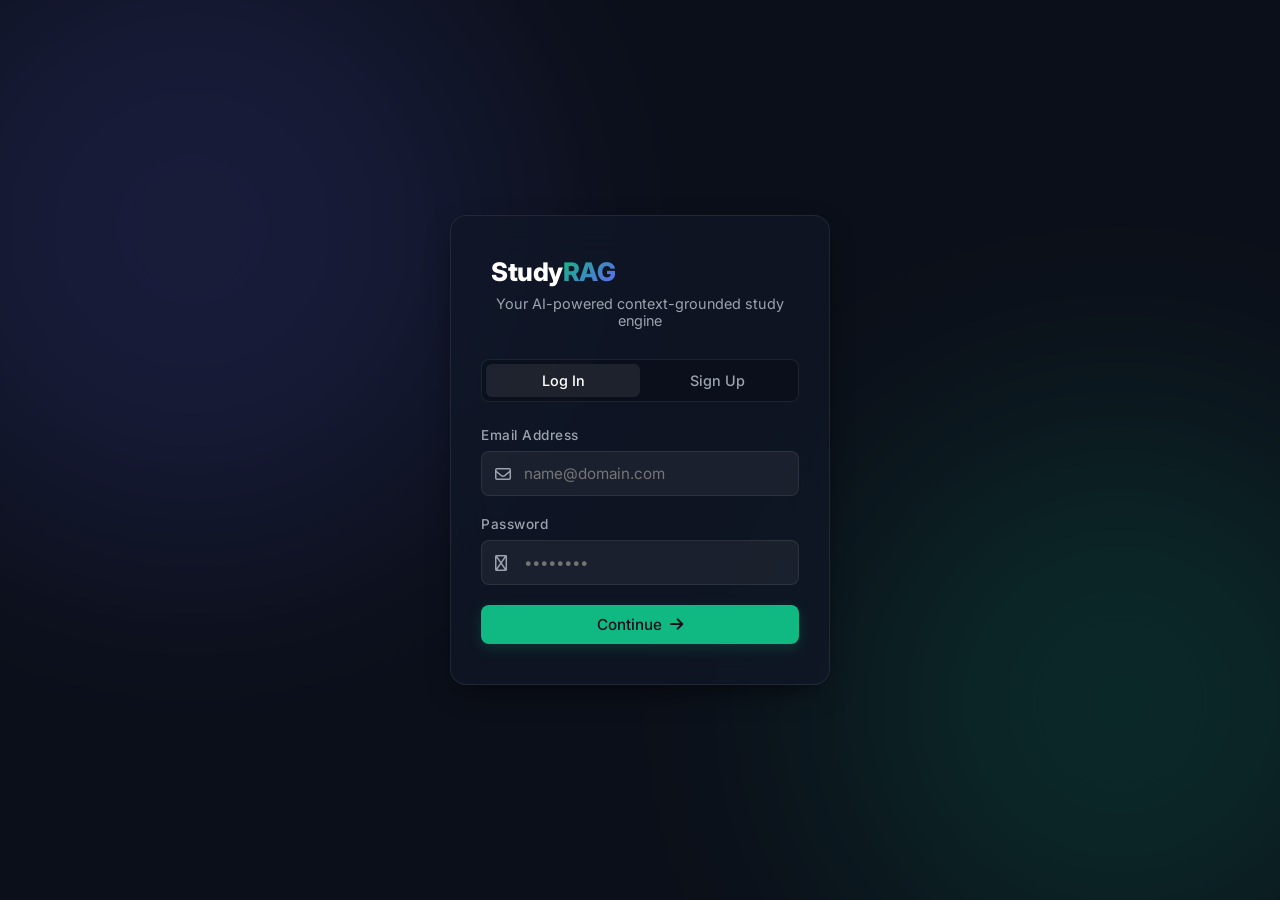
==== frontend/index.html @ ee02c1e4 "feat: complete two-part note upload, greeting prompt routing, and search/link OpenStax books catalog" ====
<!DOCTYPE html>
<html lang="en">
<head>
    <meta charset="UTF-8">
    <meta name="viewport" content="width=device-width, initial-scale=1.0">
    <title>StudyRAG — AI Retrieval-Augmented Study Companion</title>
    <!-- Google Fonts -->
    <link rel="preconnect" href="https://fonts.googleapis.com">
    <link rel="preconnect" href="https://fonts.gstatic.com" crossorigin>
    <link href="https://fonts.googleapis.com/css2?family=Inter:wght@300;400;500;600&family=Outfit:wght@400;500;600;700;800&display=swap" rel="stylesheet">
    <!-- FontAwesome Icons -->
    <link rel="stylesheet" href="https://cdnjs.cloudflare.com/ajax/libs/font-awesome/6.4.0/css/all.min.css">
    <!-- Main Style Sheet -->
    <link rel="stylesheet" href="style.css">
</head>
<body>
    <!-- Background blur spots for glowing ambient effect -->
    <div class="glow-bg">
        <div class="blob blob-1"></div>
        <div class="blob blob-2"></div>
    </div>

    <!-- MAIN APP CONTAINER -->
    <div id="app">
        <!-- AUTH LAYER (Login / Register) -->
        <div id="auth-layer" class="active">
            <div class="auth-card">
                <div class="auth-header">
                    <div class="logo">
                        <i class="fa-solid fa-brain-circuit"></i>
                        <span>Study<span>RAG</span></span>
                    </div>
                    <p class="subtitle">Your AI-powered context-grounded study engine</p>
                </div>

                <div class="auth-tabs">
                    <button class="auth-tab active" onclick="switchAuthTab('login')">Log In</button>
                    <button class="auth-tab" onclick="switchAuthTab('register')">Sign Up</button>
                </div>

                <form id="auth-form" onsubmit="handleAuthSubmit(event)">
                    <div class="input-group">
                        <label for="auth-email">Email Address</label>
                        <div class="input-wrapper">
                            <i class="fa-regular fa-envelope"></i>
                            <input type="email" id="auth-email" required placeholder="name@domain.com">
                        </div>
                    </div>

                    <div class="input-group">
                        <label for="auth-password">Password</label>
                        <div class="input-wrapper">
                            <i class="fa-regular fa-lock"></i>
                            <input type="password" id="auth-password" required placeholder="••••••••">
                        </div>
                    </div>

                    <div id="auth-error" class="alert error hidden"></div>
                    <div id="auth-success" class="alert success hidden"></div>

                    <button type="submit" id="auth-submit-btn" class="btn primary full-width">
                        <span>Continue</span>
                        <i class="fa-solid fa-arrow-right"></i>
                    </button>
                </form>
            </div>
        </div>

        <!-- DASHBOARD LAYER -->
        <div id="dashboard-layer" class="hidden">
            <!-- SIDEBAR -->
            <aside class="sidebar">
                <div class="sidebar-header">
                    <div class="logo">
                        <i class="fa-solid fa-brain-circuit"></i>
                        <span>Study<span>RAG</span></span>
                    </div>
                </div>

                <!-- Subjects list -->
                <div class="sidebar-nav">
                    <div class="nav-section-title">
                        <span>YOUR SUBJECTS</span>
                        <button class="btn-icon-small" onclick="openSubjectModal()" title="Add Subject">
                            <i class="fa-solid fa-plus"></i>
                        </button>
                    </div>
                    <ul id="subjects-list" class="nav-list">
                        <!-- Dynamically populated -->
                        <li class="loading-placeholder">Loading subjects...</li>
                    </ul>
                </div>

                <!-- User profile & Logout -->
                <div class="sidebar-footer">
                    <div class="user-info">
                        <div class="user-avatar">
                            <i class="fa-solid fa-user-graduate"></i>
                        </div>
                        <div class="user-details">
                            <span class="user-name">Graduate Student</span>
                            <span id="user-email-display" class="user-email">email@domain.com</span>
                        </div>
                    </div>
                    <button class="btn-logout" onclick="handleLogout()" title="Log Out">
                        <i class="fa-solid fa-right-from-bracket"></i>
                    </button>
                </div>
            </aside>

            <!-- MAIN CONTENT AREA -->
            <main class="main-content">
                <!-- ACTIVE SUBJECT VIEW -->
                <div id="subject-active-view" class="hidden">
                    <header class="content-header">
                        <div class="subject-info">
                            <h1 id="active-subject-name">Subject Title</h1>
                            <div class="subject-stats">
                                <span id="stat-books"><i class="fa-solid fa-book"></i> 0 Books Linked</span>
                                <span id="stat-sources"><i class="fa-solid fa-file-pdf"></i> 0 Sources Uploaded</span>
                            </div>
                        </div>

                        <!-- Panel toggles -->
                        <div class="panel-toggles">
                            <button id="tab-btn-chat" class="tab-btn active" onclick="switchMainTab('chat')">
                                <i class="fa-regular fa-comment-dots"></i> Chat Console
                            </button>
                            <button id="tab-btn-sources" class="tab-btn" onclick="switchMainTab('sources')">
                                <i class="fa-regular fa-folder-open"></i> Study Materials
                            </button>
                        </div>
                    </header>

                    <!-- CHAT CONSOLE PANEL -->
                    <div id="panel-chat" class="panel active">
                        <div class="chat-wrapper">
                            <!-- Messages Feed -->
                            <div id="chat-feed" class="chat-feed">
                                <div class="welcome-chat-message">
                                    <div class="welcome-icon">
                                        <i class="fa-solid fa-feather-pointed"></i>
                                    </div>
                                    <h3>Ask Your Context-Grounded Question</h3>
                                    <p>I will search your uploaded notes and linked global textbooks to generate a formatted, cited answer.</p>
                                    <div class="chat-quick-tags">
                                        <span>Ground-truth retrieval</span>
                                        <span>No audio hallucination</span>
                                        <span>Page-level citations</span>
                                    </div>
                                </div>
                            </div>

                            <!-- Input Console -->
                            <div class="chat-input-area">
                                <div id="ocr-preview-container" class="hidden">
                                    <div class="ocr-preview">
                                        <i class="fa-regular fa-image"></i>
                                        <span id="ocr-preview-filename">image.jpg</span>
                                        <button class="btn-remove-preview" onclick="cancelOcrUpload()">
                                            <i class="fa-solid fa-xmark"></i>
                                        </button>
                                    </div>
                                </div>

                                <form id="chat-input-form" onsubmit="handleQuerySubmit(event)">
                                    <!-- Photo query button -->
                                    <button type="button" class="btn-input-action" onclick="triggerOcrSelect()" title="Ask with Photo (OCR)">
                                        <i class="fa-regular fa-camera"></i>
                                    </button>
                                    <input type="file" id="ocr-file-input" class="hidden" accept="image/*" onchange="handleOcrSelect(event)">

                                    <input type="text" id="chat-input" placeholder="Ask a question about this subject..." autocomplete="off" required>

                                    <button type="submit" class="btn-send" title="Send Question">
                                        <i class="fa-solid fa-paper-plane"></i>
                                    </button>
                                </form>
                            </div>
                        </div>

                        <!-- History Sidebar -->
                        <aside class="chat-history-sidebar">
                            <div class="history-header">
                                <i class="fa-solid fa-clock-rotate-left"></i>
                                <span>Recent Queries</span>
                            </div>
                            <ul id="history-list" class="history-list">
                                <!-- Dynamically populated -->
                                <li class="history-placeholder">No query history yet</li>
                            </ul>
                        </aside>
                    </div>

                    <!-- STUDY MATERIALS PANEL -->
                    <div id="panel-sources" class="panel">
                        <!-- Upper Catalog Section -->
                        <div class="catalog-section">
                            <div class="catalog-card">
                                <h3><i class="fa-solid fa-globe"></i> OpenStax Global Textbook Reference Catalogue</h3>
                                <p class="section-desc">Search and link any book in the entire OpenStax catalog to ground your chatbot queries.</p>
                                
                                <!-- OpenStax search input -->
                                <div class="openstax-search-bar-wrapper">
                                    <div class="input-wrapper">
                                        <i class="fa-solid fa-magnifying-glass"></i>
                                        <input type="text" id="openstax-search-input" placeholder="Search textbooks (e.g. Physics, Chemistry, Biology)..." onkeyup="handleOpenStaxSearchKeyup(event)">
                                    </div>
                                    <button class="btn primary" onclick="triggerOpenStaxSearch()">
                                        <i class="fa-solid fa-magnifying-glass"></i> Search
                                    </button>
                                </div>

                                <ul id="global-books-list" class="global-books-list horizontal">
                                    <!-- Dynamically populated -->
                                    <li class="sources-placeholder">Type in the search bar above to search all books in the OpenStax catalog...</li>
                                </ul>
                            </div>
                        </div>

                        <div class="sources-grid two-part">
                            <!-- PART A: RAG Reference Ingestor -->
                            <div class="materials-card part-card">
                                <div class="part-header">
                                    <h3><i class="fa-solid fa-layer-group"></i> 1. RAG Search Reference Materials</h3>
                                    <span class="part-badge bg-primary">Context Grounding</span>
                                </div>
                                <p class="section-desc font-small">Upload notes of seniors, reference books, or research paper PDFs. Chunks are embedded and indexed for chat searches.</p>

                                <div id="dropzone-ref" class="file-dropzone" ondragover="handleDragOver(event, 'ref')" ondragleave="handleDragLeave('ref')" ondrop="handleDrop(event, 'ref')" onclick="triggerSourceSelect('ref')">
                                    <i class="fa-solid fa-cloud-arrow-up"></i>
                                    <p class="dropzone-title">Upload RAG Reference Files</p>
                                    <p class="dropzone-subtitle">Accepts PDF reference books, research papers, or notes</p>
                                    <input type="file" id="ref-file-input" class="hidden" accept="application/pdf,image/*" onchange="handleSourceSelect(event, 'ref')">
                                </div>

                                <div id="progress-ref" class="upload-progress-container hidden">
                                    <div class="progress-bar-header">
                                        <span id="filename-ref">note.pdf</span>
                                        <span id="percent-ref">0%</span>
                                    </div>
                                    <div class="progress-track">
                                        <div id="fill-ref" class="progress-fill"></div>
                                    </div>
                                    <p id="status-ref" class="progress-status-text">Uploading raw files...</p>
                                </div>

                                <ul id="ref-sources-list" class="personal-sources-list">
                                    <!-- Dynamically populated -->
                                    <li class="sources-placeholder">No reference sources uploaded yet</li>
                                </ul>
                            </div>

                            <!-- PART B: AI Note Restructuring Generator -->
                            <div class="materials-card part-card">
                                <div class="part-header">
                                    <h3><i class="fa-solid fa-sparkles"></i> 2. AI Note Restructuring Generator</h3>
                                    <span class="part-badge bg-accent">AI Auto-Notes</span>
                                </div>
                                <p class="section-desc font-small">Upload classroom whiteboard photos, blackboard pictures, or scanned handwritten note images. The AI will instantly restructure it into detailed markdown study guides.</p>

                                <div id="dropzone-gen" class="file-dropzone dropzone-accent" ondragover="handleDragOver(event, 'gen')" ondragleave="handleDragLeave('gen')" ondrop="handleDrop(event, 'gen')" onclick="triggerSourceSelect('gen')">
                                    <i class="fa-solid fa-wand-magic-sparkles"></i>
                                    <p class="dropzone-title">Upload Board Photos & Scans</p>
                                    <p class="dropzone-subtitle">Accepts whiteboard snaps, blackboard pictures, or handwritten note images (PNG, JPG, WEBP)</p>
                                    <input type="file" id="gen-file-input" class="hidden" accept="image/*" onchange="handleSourceSelect(event, 'gen')">
                                </div>

                                <div id="progress-gen" class="upload-progress-container hidden">
                                    <div class="progress-bar-header">
                                        <span id="filename-gen">messy_note.jpg</span>
                                        <span id="percent-gen">0%</span>
                                    </div>
                                    <div class="progress-track">
                                        <div id="fill-gen" class="progress-fill bg-accent-fill"></div>
                                    </div>
                                    <p id="status-gen" class="progress-status-text text-accent">Structuring your notes...</p>
                                </div>

                                <ul id="gen-sources-list" class="personal-sources-list">
                                    <!-- Dynamically populated -->
                                    <li class="sources-placeholder">No AI structured guides generated yet</li>
                                </ul>
                            </div>
                        </div>
                    </div>
                </div>

                <!-- EMPTY STATE VIEW -->
                <div id="subject-empty-view" class="empty-state-view">
                    <div class="empty-card">
                        <div class="glowing-logo">
                            <i class="fa-solid fa-brain-circuit"></i>
                        </div>
                        <h2>Welcome to StudyRAG</h2>
                        <p>Select an academic subject from the sidebar, or create a new one to link global textbooks and upload classroom note photos.</p>
                        <button class="btn primary" onclick="openSubjectModal()">
                            <i class="fa-solid fa-plus"></i>
                            <span>Create Your First Subject</span>
                        </button>
                    </div>
                </div>
            </main>
        </div>
    </div>

    <!-- SUBJECT CREATION MODAL -->
    <div id="subject-modal" class="modal-layer hidden">
        <div class="modal-backdrop" onclick="closeSubjectModal()"></div>
        <div class="modal-card">
            <div class="modal-header">
                <h3>Create New Subject</h3>
                <button class="btn-close-modal" onclick="closeSubjectModal()"><i class="fa-solid fa-xmark"></i></button>
            </div>
            <form id="create-subject-form" onsubmit="handleCreateSubject(event)">
                <div class="input-group">
                    <label for="new-subject-name">Subject Name</label>
                    <div class="input-wrapper">
                        <i class="fa-solid fa-signature"></i>
                        <input type="text" id="new-subject-name" required placeholder="e.g. Ancient Greek Philosophy">
                    </div>
                </div>
                <div class="modal-footer">
                    <button type="button" class="btn secondary" onclick="closeSubjectModal()">Cancel</button>
                    <button type="submit" class="btn primary">
                        <span>Create Subject</span>
                        <i class="fa-solid fa-circle-check"></i>
                    </button>
                </div>
            </form>
        </div>
    </div>

    <!-- STUDY NOTE DETAILS MODAL READER -->
    <div id="reader-modal" class="modal-layer hidden">
        <div class="modal-backdrop" onclick="closeReaderModal()"></div>
        <div class="modal-card reader-card">
            <div class="modal-header">
                <h3 id="reader-title">AI Study Guide</h3>
                <div class="reader-actions">
                    <button class="btn-icon-small" onclick="copyReaderContent()" title="Copy to Clipboard">
                        <i class="fa-regular fa-copy"></i>
                    </button>
                    <button class="btn-close-modal" onclick="closeReaderModal()">
                        <i class="fa-solid fa-xmark"></i>
                    </button>
                </div>
            </div>
            <div class="reader-body">
                <div id="reader-content" class="reader-content">
                    <!-- Note Markdown Content Renders Here -->
                </div>
            </div>
        </div>
    </div>

    <!-- APP SCRIPT -->
    <script src="app.js"></script>
</body>
</html>
---- frontend/style.css ----
/* ==========================================================================
   STUDYRAG PREMIUM STYLING SYSTEM
   ========================================================================== */

:root {
    --bg-dark: #0b0f19;
    --bg-card: rgba(17, 24, 39, 0.7);
    --bg-hover: rgba(31, 41, 55, 0.5);
    --border-color: rgba(255, 255, 255, 0.08);
    
    --primary: #10b981; /* Emerald */
    --primary-glow: rgba(16, 185, 129, 0.2);
    --accent: #6366f1; /* Indigo */
    --accent-glow: rgba(99, 102, 241, 0.25);
    
    --text-main: #f3f4f6;
    --text-muted: #9ca3af;
    --text-inverse: #0b0f19;
    
    --radius-lg: 16px;
    --radius-md: 12px;
    --radius-sm: 8px;
    
    --shadow-premium: 0 10px 30px -10px rgba(0, 0, 0, 0.7);
    --transition-smooth: all 0.3s cubic-bezier(0.4, 0, 0.2, 1);
}

/* Base Styles */
* {
    margin: 0;
    padding: 0;
    box-sizing: border-box;
    font-family: 'Inter', sans-serif;
    -webkit-font-smoothing: antialiased;
}

body {
    background-color: var(--bg-dark);
    color: var(--text-main);
    overflow: hidden;
    height: 100vh;
    width: 100vw;
}

/* Ambient glow blobs */
.glow-bg {
    position: absolute;
    top: 0;
    left: 0;
    right: 0;
    bottom: 0;
    overflow: hidden;
    z-index: 0;
    pointer-events: none;
}

.blob {
    position: absolute;
    border-radius: 50%;
    filter: blur(120px);
    opacity: 0.15;
}

.blob-1 {
    top: -10%;
    left: -10%;
    width: 50vw;
    height: 50vw;
    background-color: var(--accent);
}

.blob-2 {
    bottom: -10%;
    right: -10%;
    width: 45vw;
    height: 45vw;
    background-color: var(--primary);
}

/* App Main Container */
#app {
    position: relative;
    z-index: 1;
    width: 100%;
    height: 100%;
    display: flex;
    align-items: center;
    justify-content: center;
}

/* Typography elements */
h1, h2, h3, h4, .logo {
    font-family: 'Outfit', sans-serif;
    font-weight: 600;
}

/* Custom scrollbar */
::-webkit-scrollbar {
    width: 6px;
    height: 6px;
}
::-webkit-scrollbar-track {
    background: transparent;
}
::-webkit-scrollbar-thumb {
    background: rgba(255, 255, 255, 0.1);
    border-radius: 10px;
}
::-webkit-scrollbar-thumb:hover {
    background: rgba(255, 255, 255, 0.2);
}

/* Buttons */
.btn {
    display: inline-flex;
    align-items: center;
    justify-content: center;
    gap: 8px;
    border: none;
    padding: 10px 20px;
    border-radius: var(--radius-sm);
    font-weight: 500;
    font-size: 0.95rem;
    cursor: pointer;
    transition: var(--transition-smooth);
}

.btn.primary {
    background-color: var(--primary);
    color: var(--text-inverse);
    box-shadow: 0 4px 14px 0 var(--primary-glow);
}

.btn.primary:hover {
    background-color: #059669;
    transform: translateY(-2px);
    box-shadow: 0 6px 20px 0 var(--primary-glow);
}

.btn.secondary {
    background-color: rgba(255, 255, 255, 0.08);
    color: var(--text-main);
    border: 1px solid var(--border-color);
}

.btn.secondary:hover {
    background-color: rgba(255, 255, 255, 0.15);
}

.btn.full-width {
    width: 100%;
}

.btn-icon-small {
    background: rgba(255, 255, 255, 0.05);
    border: 1px solid var(--border-color);
    color: var(--text-main);
    width: 28px;
    height: 28px;
    border-radius: 50%;
    display: flex;
    align-items: center;
    justify-content: center;
    cursor: pointer;
    transition: var(--transition-smooth);
}

.btn-icon-small:hover {
    background: var(--primary);
    color: var(--text-inverse);
    border-color: var(--primary);
}

/* Logo brand styling */
.logo {
    display: flex;
    align-items: center;
    gap: 10px;
    font-size: 1.6rem;
    font-weight: 800;
    letter-spacing: -0.5px;
    color: #fff;
}

.logo i {
    background: linear-gradient(135deg, var(--accent) 0%, var(--primary) 100%);
    -webkit-background-clip: text;
    -webkit-text-fill-color: transparent;
}

.logo span span {
    background: linear-gradient(135deg, var(--primary) 0%, var(--accent) 100%);
    -webkit-background-clip: text;
    -webkit-text-fill-color: transparent;
}

/* Form controls */
.input-group {
    margin-bottom: 20px;
    display: flex;
    flex-direction: column;
    gap: 8px;
}

.input-group label {
    font-size: 0.85rem;
    font-weight: 500;
    color: var(--text-muted);
    letter-spacing: 0.5px;
}

.input-wrapper {
    position: relative;
    display: flex;
    align-items: center;
}

.input-wrapper i {
    position: absolute;
    left: 14px;
    color: var(--text-muted);
}

.input-wrapper input {
    width: 100%;
    background-color: rgba(255, 255, 255, 0.03);
    border: 1px solid var(--border-color);
    padding: 12px 14px 12px 42px;
    border-radius: var(--radius-sm);
    color: #fff;
    font-size: 0.95rem;
    transition: var(--transition-smooth);
}

.input-wrapper input:focus {
    outline: none;
    border-color: var(--primary);
    background-color: rgba(255, 255, 255, 0.06);
    box-shadow: 0 0 0 4px var(--primary-glow);
}

/* Custom alerts */
.alert {
    padding: 12px;
    border-radius: var(--radius-sm);
    font-size: 0.85rem;
    margin-bottom: 16px;
    border: 1px solid transparent;
}

.alert.error {
    background-color: rgba(239, 68, 68, 0.1);
    color: #fca5a5;
    border-color: rgba(239, 68, 68, 0.2);
}

.alert.success {
    background-color: rgba(16, 185, 129, 0.1);
    color: #a7f3d0;
    border-color: rgba(16, 185, 129, 0.2);
}

.hidden {
    display: none !important;
}

/* ==========================================================================
   AUTH SCREEN LAYOUT
   ========================================================================== */

#auth-layer {
    width: 100%;
    max-width: 420px;
    padding: 20px;
}

.auth-card {
    background-color: var(--bg-card);
    border: 1px solid var(--border-color);
    backdrop-filter: blur(20px);
    border-radius: var(--radius-lg);
    padding: 40px 30px;
    box-shadow: var(--shadow-premium);
    animation: fadeInScale 0.4s ease-out;
}

.auth-card .input-wrapper input {
    background-color: rgba(255, 255, 255, 0.05);
}

.auth-header {
    text-align: center;
    margin-bottom: 30px;
}

.auth-header .subtitle {
    margin-top: 8px;
    font-size: 0.9rem;
    color: var(--text-muted);
}

.auth-tabs {
    display: flex;
    background-color: rgba(0, 0, 0, 0.2);
    border: 1px solid var(--border-color);
    padding: 4px;
    border-radius: var(--radius-sm);
    margin-bottom: 25px;
}

.auth-tab {
    flex: 1;
    background: transparent;
    border: none;
    padding: 8px;
    color: var(--text-muted);
    font-size: 0.9rem;
    font-weight: 500;
    border-radius: 6px;
    cursor: pointer;
    transition: var(--transition-smooth);
}

.auth-tab.active {
    background-color: var(--border-color);
    color: #fff;
}

/* ==========================================================================
   DASHBOARD / APP SYSTEM LAYOUT
   ========================================================================== */

#dashboard-layer {
    width: 100vw;
    height: 100vh;
    display: flex;
    overflow: hidden;
}

/* SIDEBAR SYSTEM */
.sidebar {
    width: 280px;
    background-color: rgba(10, 15, 30, 0.6);
    border-right: 1px solid var(--border-color);
    backdrop-filter: blur(30px);
    display: flex;
    flex-direction: column;
    z-index: 10;
}

.sidebar-header {
    padding: 24px;
    border-bottom: 1px solid var(--border-color);
}

.sidebar-nav {
    flex: 1;
    overflow-y: auto;
    padding: 24px 16px;
}

.nav-section-title {
    display: flex;
    align-items: center;
    justify-content: space-between;
    font-size: 0.75rem;
    font-weight: 600;
    color: var(--text-muted);
    letter-spacing: 1px;
    margin-bottom: 12px;
    padding-left: 8px;
}

.nav-list {
    list-style: none;
    display: flex;
    flex-direction: column;
    gap: 6px;
}

.nav-item {
    display: flex;
    align-items: center;
    justify-content: space-between;
    padding: 10px 12px;
    border-radius: var(--radius-sm);
    color: var(--text-muted);
    cursor: pointer;
    font-size: 0.95rem;
    font-weight: 500;
    transition: var(--transition-smooth);
}

.nav-item-meta {
    display: flex;
    align-items: center;
    gap: 10px;
}

.nav-item:hover, .nav-item.active {
    background-color: var(--bg-hover);
    color: #fff;
}

.nav-item.active {
    border-left: 3px solid var(--primary);
    border-top-left-radius: 0;
    border-bottom-left-radius: 0;
}

.sidebar-footer {
    padding: 20px;
    border-top: 1px solid var(--border-color);
    display: flex;
    align-items: center;
    justify-content: space-between;
    background-color: rgba(0, 0, 0, 0.15);
}

.user-info {
    display: flex;
    align-items: center;
    gap: 12px;
}

.user-avatar {
    width: 36px;
    height: 36px;
    border-radius: 50%;
    background-color: rgba(99, 102, 241, 0.15);
    border: 1px solid rgba(99, 102, 241, 0.3);
    color: var(--accent);
    display: flex;
    align-items: center;
    justify-content: center;
}

.user-details {
    display: flex;
    flex-direction: column;
}

.user-name {
    font-size: 0.85rem;
    font-weight: 600;
    color: #fff;
}

.user-email {
    font-size: 0.75rem;
    color: var(--text-muted);
    max-width: 140px;
    overflow: hidden;
    text-overflow: ellipsis;
}

.btn-logout {
    background: transparent;
    border: none;
    color: var(--text-muted);
    font-size: 1.1rem;
    cursor: pointer;
    transition: var(--transition-smooth);
}

.btn-logout:hover {
    color: #ef4444;
}

/* MAIN CONTENT CONTAINER */
.main-content {
    flex: 1;
    height: 100%;
    display: flex;
    flex-direction: column;
    background-color: rgba(17, 24, 39, 0.2);
    position: relative;
}

/* EMPTY STATE GRAPHIC */
.empty-state-view {
    flex: 1;
    display: flex;
    align-items: center;
    justify-content: center;
    padding: 40px;
}

.empty-card {
    text-align: center;
    max-width: 480px;
    padding: 40px 30px;
    background-color: var(--bg-card);
    border: 1px solid var(--border-color);
    border-radius: var(--radius-lg);
    box-shadow: var(--shadow-premium);
    backdrop-filter: blur(20px);
}

.glowing-logo {
    font-size: 4rem;
    margin-bottom: 24px;
    display: inline-flex;
    align-items: center;
    justify-content: center;
    width: 100px;
    height: 100px;
    border-radius: 30%;
    background: linear-gradient(135deg, rgba(99, 102, 241, 0.1) 0%, rgba(16, 185, 129, 0.1) 100%);
    border: 1.5px solid var(--border-color);
    color: var(--primary);
    box-shadow: 0 0 30px 0 rgba(16, 185, 129, 0.1);
}

.empty-card h2 {
    margin-bottom: 12px;
    font-size: 1.8rem;
}

.empty-card p {
    color: var(--text-muted);
    font-size: 0.95rem;
    line-height: 1.5;
    margin-bottom: 28px;
}

/* ACTIVE SUBJECT AREA */
#subject-active-view {
    flex: 1;
    display: flex;
    flex-direction: column;
    height: 100%;
    overflow: hidden;
}

.content-header {
    padding: 20px 32px;
    border-bottom: 1px solid var(--border-color);
    display: flex;
    align-items: center;
    justify-content: space-between;
    background-color: rgba(10, 15, 30, 0.2);
    backdrop-filter: blur(15px);
}

.subject-info h1 {
    font-size: 1.45rem;
    margin-bottom: 4px;
}

.subject-stats {
    display: flex;
    gap: 16px;
    font-size: 0.8rem;
    color: var(--text-muted);
}

.subject-stats span i {
    margin-right: 4px;
}

/* Panel selection tabs */
.panel-toggles {
    display: flex;
    background-color: rgba(0, 0, 0, 0.25);
    border: 1px solid var(--border-color);
    padding: 4px;
    border-radius: var(--radius-sm);
}

.tab-btn {
    background: transparent;
    border: none;
    padding: 8px 16px;
    color: var(--text-muted);
    font-size: 0.85rem;
    font-weight: 500;
    border-radius: 6px;
    cursor: pointer;
    display: flex;
    align-items: center;
    gap: 8px;
    transition: var(--transition-smooth);
}

.tab-btn.active {
    background-color: var(--primary);
    color: var(--text-inverse);
}

.panel {
    display: none;
    flex: 1;
    overflow: hidden;
}

.panel.active {
    display: flex;
}

/* ==========================================================================
   RAG CHAT CONSOLE
   ========================================================================== */

#panel-chat {
    height: 100%;
}

.chat-wrapper {
    flex: 1;
    display: flex;
    flex-direction: column;
    height: 100%;
    overflow: hidden;
}

/* Message feed area */
.chat-feed {
    flex: 1;
    overflow-y: auto;
    padding: 32px;
    display: flex;
    flex-direction: column;
    gap: 24px;
}

.welcome-chat-message {
    text-align: center;
    max-width: 480px;
    margin: auto;
    padding: 40px 20px;
    display: flex;
    flex-direction: column;
    align-items: center;
    gap: 16px;
}

.welcome-icon {
    font-size: 2.2rem;
    width: 60px;
    height: 60px;
    border-radius: 50%;
    background-color: rgba(16, 185, 129, 0.08);
    color: var(--primary);
    display: flex;
    align-items: center;
    justify-content: center;
}

.welcome-chat-message h3 {
    font-size: 1.3rem;
}

.welcome-chat-message p {
    color: var(--text-muted);
    font-size: 0.9rem;
    line-height: 1.5;
}

.chat-quick-tags {
    display: flex;
    flex-wrap: wrap;
    justify-content: center;
    gap: 10px;
    margin-top: 8px;
}

.chat-quick-tags span {
    font-size: 0.75rem;
    background-color: rgba(255, 255, 255, 0.04);
    border: 1px solid var(--border-color);
    padding: 4px 10px;
    border-radius: 20px;
    color: var(--text-muted);
}

/* Message boxes styling */
.message-bubble {
    display: flex;
    gap: 16px;
    max-width: 85%;
    animation: slideInUp 0.3s cubic-bezier(0.4, 0, 0.2, 1);
}

.message-bubble.user {
    align-self: flex-end;
    flex-direction: row-reverse;
}

.message-avatar {
    width: 32px;
    height: 32px;
    border-radius: 50%;
    background-color: rgba(255, 255, 255, 0.05);
    display: flex;
    align-items: center;
    justify-content: center;
    flex-shrink: 0;
    border: 1px solid var(--border-color);
}

.message-bubble.assistant .message-avatar {
    background: linear-gradient(135deg, var(--primary) 0%, var(--accent) 100%);
    color: var(--text-inverse);
}

.message-body {
    background-color: rgba(255, 255, 255, 0.03);
    border: 1px solid var(--border-color);
    padding: 16px 20px;
    border-radius: var(--radius-md);
    line-height: 1.6;
    font-size: 0.95rem;
    position: relative;
}

.message-bubble.user .message-body {
    background-color: var(--accent-glow);
    border-color: rgba(99, 102, 241, 0.2);
    border-top-right-radius: 0;
}

.message-bubble.assistant .message-body {
    border-top-left-radius: 0;
}

/* Save Chat Note CTA button */
.chat-action-footer {
    display: flex;
    justify-content: flex-end;
    margin-top: 14px;
    border-top: 1px dashed var(--border-color);
    padding-top: 10px;
}

.btn-save-note {
    background: transparent;
    border: none;
    color: var(--text-muted);
    font-size: 0.75rem;
    font-weight: 600;
    cursor: pointer;
    display: inline-flex;
    align-items: center;
    gap: 6px;
    padding: 4px 8px;
    border-radius: 4px;
    transition: var(--transition-smooth);
}

.btn-save-note:hover {
    background-color: rgba(99, 102, 241, 0.1);
    color: #a5b4fc;
}

.btn-save-note.saved {
    color: var(--primary);
    cursor: default;
    background: transparent;
}

/* Formatted markdown tables */
.message-body table {
    width: 100%;
    border-collapse: collapse;
    margin: 16px 0;
    font-size: 0.85rem;
}

.message-body th, .message-body td {
    border: 1px solid var(--border-color);
    padding: 8px 12px;
    text-align: left;
}

.message-body th {
    background-color: rgba(255, 255, 255, 0.05);
    font-weight: 600;
}

.message-body p {
    margin-bottom: 10px;
}

.message-body p:last-child {
    margin-bottom: 0;
}

/* Citations display in messages */
.citations-container {
    margin-top: 12px;
    border-top: 1px solid var(--border-color);
    padding-top: 10px;
}

.citations-header {
    font-size: 0.72rem;
    font-weight: 600;
    color: var(--text-muted);
    margin-bottom: 6px;
    letter-spacing: 0.5px;
    text-transform: uppercase;
}

.citations-list {
    display: flex;
    flex-wrap: wrap;
    gap: 6px;
}

.citation-chip {
    background-color: rgba(255, 255, 255, 0.04);
    border: 1px solid var(--border-color);
    padding: 3px 8px;
    border-radius: var(--radius-sm);
    font-size: 0.72rem;
    cursor: pointer;
    transition: var(--transition-smooth);
    display: flex;
    align-items: center;
    gap: 6px;
}

.citation-chip:hover {
    background-color: var(--primary-glow);
    border-color: var(--primary);
    color: var(--primary);
}

/* Chat Input Bar CSS */
.chat-input-area {
    padding: 16px 32px 32px 32px;
    background: linear-gradient(180deg, transparent 0%, rgba(11, 15, 25, 0.9) 100%);
}

#chat-input-form {
    background-color: rgba(255, 255, 255, 0.03);
    border: 1px solid var(--border-color);
    border-radius: var(--radius-md);
    padding: 6px 10px;
    display: flex;
    align-items: center;
    gap: 10px;
    backdrop-filter: blur(10px);
    transition: var(--transition-smooth);
}

#chat-input-form:focus-within {
    border-color: var(--primary);
    box-shadow: 0 0 0 4px var(--primary-glow);
}

#chat-input {
    flex: 1;
    background: transparent;
    border: none;
    color: #fff;
    font-size: 0.95rem;
    padding: 10px 4px;
}

#chat-input:focus {
    outline: none;
}

.btn-input-action {
    background: transparent;
    border: none;
    color: var(--text-muted);
    width: 38px;
    height: 38px;
    border-radius: var(--radius-sm);
    cursor: pointer;
    display: flex;
    align-items: center;
    justify-content: center;
    font-size: 1.1rem;
    transition: var(--transition-smooth);
}

.btn-input-action:hover {
    color: #fff;
    background-color: rgba(255, 255, 255, 0.05);
}

.btn-send {
    background-color: var(--primary);
    color: var(--text-inverse);
    border: none;
    width: 38px;
    height: 38px;
    border-radius: var(--radius-sm);
    cursor: pointer;
    display: flex;
    align-items: center;
    justify-content: center;
    font-size: 0.95rem;
    transition: var(--transition-smooth);
}

.btn-send:hover {
    transform: scale(1.05);
    background-color: #059669;
}

/* Image preview box in chat input */
#ocr-preview-container {
    margin-bottom: 8px;
    animation: slideInUp 0.25s ease;
}

.ocr-preview {
    display: inline-flex;
    align-items: center;
    gap: 10px;
    background-color: rgba(99, 102, 241, 0.1);
    border: 1px solid rgba(99, 102, 241, 0.3);
    padding: 6px 12px;
    border-radius: var(--radius-sm);
    font-size: 0.8rem;
    color: #a5b4fc;
}

.btn-remove-preview {
    background: transparent;
    border: none;
    color: #fca5a5;
    cursor: pointer;
}

/* HISTORY SIDEBAR PANEL */
.chat-history-sidebar {
    width: 260px;
    border-left: 1px solid var(--border-color);
    background-color: rgba(10, 15, 30, 0.2);
    display: flex;
    flex-direction: column;
    height: 100%;
}

.history-header {
    padding: 20px;
    font-size: 0.85rem;
    font-weight: 600;
    color: var(--text-muted);
    border-bottom: 1px solid var(--border-color);
    display: flex;
    align-items: center;
    gap: 8px;
}

.history-list {
    flex: 1;
    overflow-y: auto;
    list-style: none;
    padding: 12px;
    display: flex;
    flex-direction: column;
    gap: 6px;
}

.history-item {
    padding: 10px 12px;
    border-radius: var(--radius-sm);
    font-size: 0.85rem;
    color: var(--text-muted);
    cursor: pointer;
    display: flex;
    align-items: center;
    gap: 10px;
    transition: var(--transition-smooth);
}

.history-item:hover {
    background-color: var(--bg-hover);
    color: #fff;
}

.history-item i {
    font-size: 0.9rem;
    color: var(--primary);
}

.history-placeholder {
    padding: 20px;
    text-align: center;
    font-size: 0.8rem;
    color: var(--text-muted);
}

/* ==========================================================================
   STUDY MATERIALS PANEL (SOURCES)
   ========================================================================== */

#panel-sources {
    flex-direction: column;
    padding: 24px;
    gap: 20px;
    overflow-y: auto;
}

.catalog-section {
    width: 100%;
}

.catalog-card {
    background-color: var(--bg-card);
    border: 1px solid var(--border-color);
    border-radius: var(--radius-lg);
    padding: 24px;
}

.catalog-card h3 {
    font-size: 1.1rem;
    margin-bottom: 4px;
    display: flex;
    align-items: center;
    gap: 8px;
}

.catalog-card h3 i {
    color: var(--accent);
}

.catalog-card .section-desc {
    color: var(--text-muted);
    font-size: 0.85rem;
    margin-bottom: 16px;
}

.openstax-search-bar-wrapper {
    display: flex;
    gap: 12px;
    margin-bottom: 20px;
    align-items: center;
    width: 100%;
}

.openstax-search-bar-wrapper .input-wrapper {
    flex: 1;
}

.openstax-search-bar-wrapper .input-wrapper input {
    background-color: rgba(255, 255, 255, 0.05);
}

.global-books-list.horizontal {
    display: flex;
    flex-direction: row;
    gap: 16px;
    overflow-x: auto;
    padding-bottom: 8px;
    list-style: none;
}

.global-books-list.horizontal .book-card {
    min-width: 280px;
    flex-shrink: 0;
}

/* Two-Part grid system */
.sources-grid.two-part {
    display: grid;
    grid-template-columns: 1fr 1fr;
    gap: 20px;
    width: 100%;
}

.materials-card.part-card {
    background-color: var(--bg-card);
    border: 1px solid var(--border-color);
    border-radius: var(--radius-lg);
    padding: 24px;
    display: flex;
    flex-direction: column;
    min-height: 380px;
}

.part-header {
    display: flex;
    align-items: center;
    justify-content: space-between;
    margin-bottom: 6px;
}

.part-header h3 {
    font-size: 1.05rem;
    font-weight: 600;
}

.part-badge {
    font-size: 0.7rem;
    font-weight: 600;
    padding: 2px 8px;
    border-radius: 12px;
    color: #fff;
}

.part-badge.bg-primary {
    background-color: rgba(16, 185, 129, 0.15);
    color: var(--primary);
    border: 1px solid var(--primary);
}

.part-badge.bg-accent {
    background-color: rgba(99, 102, 241, 0.15);
    color: #a5b4fc;
    border: 1px solid var(--accent);
}

.materials-card .section-desc {
    color: var(--text-muted);
    font-size: 0.82rem;
    margin-bottom: 20px;
    line-height: 1.4;
}

.file-dropzone {
    border: 2px dashed var(--border-color);
    border-radius: var(--radius-md);
    padding: 24px 16px;
    text-align: center;
    cursor: pointer;
    background-color: rgba(255, 255, 255, 0.01);
    transition: var(--transition-smooth);
    margin-bottom: 16px;
    display: flex;
    flex-direction: column;
    align-items: center;
    gap: 8px;
}

.file-dropzone:hover {
    border-color: var(--primary);
    background-color: rgba(16, 185, 129, 0.02);
}

.file-dropzone.dropzone-accent:hover {
    border-color: var(--accent);
    background-color: rgba(99, 102, 241, 0.02);
}

.file-dropzone i {
    font-size: 1.8rem;
    color: var(--text-muted);
}

.file-dropzone:hover i {
    color: var(--primary);
    transform: translateY(-2px);
}

.file-dropzone.dropzone-accent:hover i {
    color: var(--accent);
}

.dropzone-title {
    font-weight: 500;
    font-size: 0.85rem;
}

.dropzone-subtitle {
    font-size: 0.72rem;
    color: var(--text-muted);
}

/* Upload Ingestion Progress Bar */
.upload-progress-container {
    background-color: rgba(255, 255, 255, 0.03);
    border: 1px solid var(--border-color);
    border-radius: var(--radius-md);
    padding: 12px 16px;
    margin-bottom: 16px;
}

.progress-bar-header {
    display: flex;
    justify-content: space-between;
    font-size: 0.78rem;
    margin-bottom: 6px;
}

.progress-track {
    height: 4px;
    background-color: rgba(255, 255, 255, 0.08);
    border-radius: 2px;
    overflow: hidden;
    margin-bottom: 6px;
}

.progress-fill {
    height: 100%;
    width: 0%;
    background-color: var(--primary);
    box-shadow: 0 0 8px 0 var(--primary);
}

.progress-fill.bg-accent-fill {
    background-color: var(--accent);
    box-shadow: 0 0 8px 0 var(--accent);
}

.progress-status-text {
    font-size: 0.72rem;
    font-weight: 500;
}

.progress-status-text.text-accent {
    color: #a5b4fc;
}

/* Textbook catalog linking design */
.book-card {
    display: flex;
    flex-direction: column;
    gap: 8px;
    padding: 14px;
    background-color: rgba(255, 255, 255, 0.02);
    border: 1px solid var(--border-color);
    border-radius: var(--radius-md);
}

.book-card button.btn-link {
    width: 100%;
    background-color: var(--accent-glow);
    color: #a5b4fc;
    border: 1px solid var(--accent);
    padding: 6px 12px;
    font-size: 0.75rem;
    font-weight: 600;
    border-radius: var(--radius-sm);
    cursor: pointer;
    transition: var(--transition-smooth);
}

.book-card button.btn-link:hover {
    background-color: var(--accent);
    color: #fff;
}

.book-card button.btn-link.linked {
    background-color: rgba(16, 185, 129, 0.08);
    color: var(--primary);
    border-color: rgba(16, 185, 129, 0.3);
    cursor: not-allowed;
}

/* Lists styling */
.personal-sources-list {
    list-style: none;
    display: flex;
    flex-direction: column;
    gap: 6px;
    overflow-y: auto;
    flex: 1;
}

.source-item {
    display: flex;
    align-items: center;
    justify-content: space-between;
    padding: 9px 12px;
    background-color: rgba(0, 0, 0, 0.15);
    border: 1px solid var(--border-color);
    border-radius: var(--radius-sm);
    font-size: 0.8rem;
    cursor: pointer;
    transition: var(--transition-smooth);
}

.source-item:hover {
    background-color: var(--bg-hover);
    border-color: rgba(255, 255, 255, 0.15);
}

.source-item-info {
    display: flex;
    align-items: center;
    gap: 10px;
    overflow: hidden;
}

.source-item-info i.pdf { color: #f87171; }
.source-item-info i.image { color: #60a5fa; }
.source-item-info i.note { color: var(--accent); }
.source-item-info i.robot { color: var(--primary); }

.source-title-text {
    color: #fff;
    font-weight: 500;
    overflow: hidden;
    text-overflow: ellipsis;
    white-space: nowrap;
    max-width: 190px;
}

.source-badge {
    background-color: rgba(255, 255, 255, 0.03);
    border: 1px solid var(--border-color);
    padding: 2px 6px;
    border-radius: 20px;
    font-size: 0.65rem;
    color: var(--text-muted);
}

.sources-placeholder {
    text-align: center;
    padding: 20px;
    font-size: 0.78rem;
    color: var(--text-muted);
}

/* ==========================================================================
   MODAL WINDOW DIALOGS & READER
   ========================================================================== */

.modal-layer {
    position: fixed;
    top: 0;
    left: 0;
    right: 0;
    bottom: 0;
    display: flex;
    align-items: center;
    justify-content: center;
    z-index: 100;
}

.modal-backdrop {
    position: absolute;
    top: 0;
    left: 0;
    right: 0;
    bottom: 0;
    background-color: rgba(0, 0, 0, 0.7);
    backdrop-filter: blur(5px);
}

.modal-card {
    position: relative;
    z-index: 2;
    background-color: var(--bg-card);
    border: 1px solid var(--border-color);
    border-radius: var(--radius-lg);
    padding: 32px;
    width: 100%;
    max-width: 440px;
    box-shadow: var(--shadow-premium);
    backdrop-filter: blur(25px);
    animation: zoomIn 0.25s ease-out;
}

.modal-header {
    display: flex;
    align-items: center;
    justify-content: space-between;
    margin-bottom: 20px;
}

.btn-close-modal {
    background: transparent;
    border: none;
    color: var(--text-muted);
    font-size: 1.2rem;
    cursor: pointer;
    transition: var(--transition-smooth);
}

.btn-close-modal:hover {
    color: #fff;
}

.modal-footer {
    display: flex;
    justify-content: flex-end;
    gap: 12px;
    margin-top: 28px;
}

/* Reader Modal Card Expansion */
.modal-card.reader-card {
    max-width: 680px;
    height: 80vh;
    display: flex;
    flex-direction: column;
}

.reader-actions {
    display: flex;
    align-items: center;
    gap: 10px;
}

.reader-body {
    flex: 1;
    overflow-y: auto;
    background-color: rgba(0, 0, 0, 0.2);
    border: 1px solid var(--border-color);
    border-radius: var(--radius-md);
    padding: 24px;
}

.reader-content {
    line-height: 1.7;
    font-size: 0.95rem;
}

.reader-content h2, .reader-content h3 {
    margin-top: 20px;
    margin-bottom: 10px;
    font-family: 'Outfit', sans-serif;
    color: #fff;
}

.reader-content h2 {
    border-bottom: 1px solid var(--border-color);
    padding-bottom: 6px;
    font-size: 1.3rem;
}

.reader-content p {
    margin-bottom: 12px;
}

.reader-content ul, .reader-content ol {
    margin-left: 20px;
    margin-bottom: 14px;
}

.reader-content li {
    margin-bottom: 6px;
}

.reader-content strong {
    color: #fff;
    background-color: rgba(99, 102, 241, 0.1);
    padding: 1px 4px;
    border-radius: 4px;
}

/* ==========================================================================
   KEYFRAME ANIMATIONS SYSTEM
   ========================================================================== */

@keyframes fadeInScale {
    from {
        opacity: 0;
        transform: scale(0.95);
    }
    to {
        opacity: 1;
        transform: scale(1);
    }
}

@keyframes fadeIn {
    from { opacity: 0; }
    to { opacity: 1; }
}

@keyframes slideInUp {
    from {
        opacity: 0;
        transform: translateY(12px);
    }
    to {
        opacity: 1;
        transform: translateY(0);
    }
}

@keyframes zoomIn {
    from {
        opacity: 0;
        transform: scale(0.92);
    }
    to {
        opacity: 1;
        transform: scale(1);
    }
}

/* Typing placeholder animations */
.typing-dots {
    display: flex;
    align-items: center;
    gap: 4px;
    padding: 4px 8px;
}

.typing-dots span {
    width: 6px;
    height: 6px;
    background-color: var(--primary);
    border-radius: 50%;
    animation: bounce 1.4s infinite ease-in-out both;
}

.typing-dots span:nth-child(1) { animation-delay: -0.32s; }
.typing-dots span:nth-child(2) { animation-delay: -0.16s; }

@keyframes bounce {
    0%, 80%, 100% { transform: scale(0); }
    40% { transform: scale(1.0); }
}
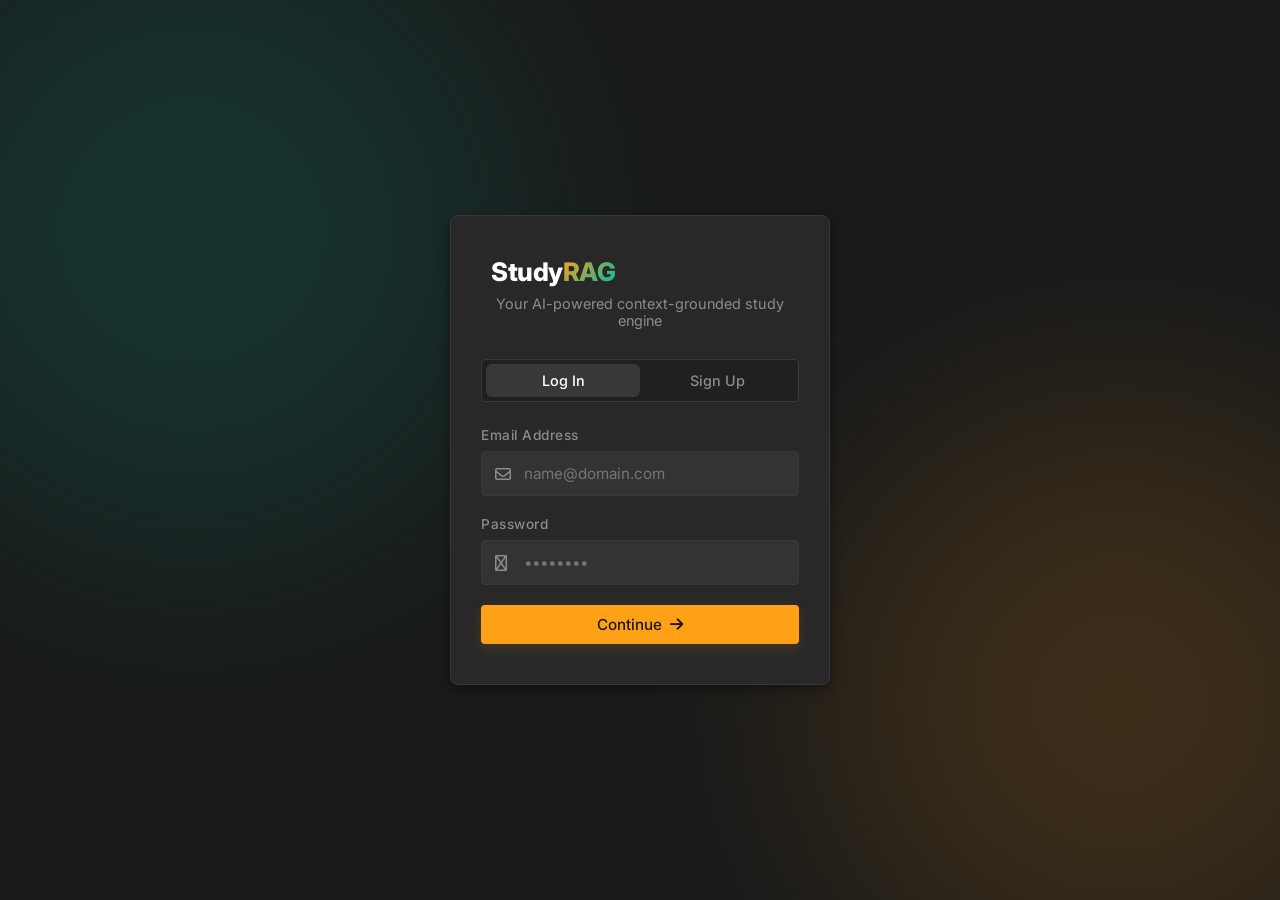
==== commit 07f96129: "feat: migrate chatbot to Groq, retain Ollama for OCR/restructuring, and implement split-pane LeetCod" ====
--- a/frontend/index.html
+++ b/frontend/index.html
@@ -111,175 +111,205 @@
             <!-- MAIN CONTENT AREA -->
             <main class="main-content">
                 <!-- ACTIVE SUBJECT VIEW -->
-                <div id="subject-active-view" class="hidden">
-                    <header class="content-header">
-                        <div class="subject-info">
-                            <h1 id="active-subject-name">Subject Title</h1>
-                            <div class="subject-stats">
-                                <span id="stat-books"><i class="fa-solid fa-book"></i> 0 Books Linked</span>
-                                <span id="stat-sources"><i class="fa-solid fa-file-pdf"></i> 0 Sources Uploaded</span>
-                            </div>
-                        </div>
-
-                        <!-- Panel toggles -->
-                        <div class="panel-toggles">
-                            <button id="tab-btn-chat" class="tab-btn active" onclick="switchMainTab('chat')">
-                                <i class="fa-regular fa-comment-dots"></i> Chat Console
+                <div id="subject-active-view" class="hidden workspace-layout">
+                    <!-- LEFT WORKSPACE PANE -->
+                    <div class="workspace-pane left-pane">
+                        <div class="pane-tabs">
+                            <button id="left-tab-btn-catalog" class="pane-tab active" onclick="switchLeftTab('catalog')">
+                                <i class="fa-solid fa-globe"></i> Global Catalogue
                             </button>
-                            <button id="tab-btn-sources" class="tab-btn" onclick="switchMainTab('sources')">
-                                <i class="fa-regular fa-folder-open"></i> Study Materials
+                            <button id="left-tab-btn-references" class="pane-tab" onclick="switchLeftTab('references')">
+                                <i class="fa-solid fa-folder-open"></i> Reference Materials
                             </button>
-                        </div>
-                    </header>
-
-                    <!-- CHAT CONSOLE PANEL -->
-                    <div id="panel-chat" class="panel active">
-                        <div class="chat-wrapper">
-                            <!-- Messages Feed -->
-                            <div id="chat-feed" class="chat-feed">
-                                <div class="welcome-chat-message">
-                                    <div class="welcome-icon">
-                                        <i class="fa-solid fa-feather-pointed"></i>
-                                    </div>
-                                    <h3>Ask Your Context-Grounded Question</h3>
-                                    <p>I will search your uploaded notes and linked global textbooks to generate a formatted, cited answer.</p>
-                                    <div class="chat-quick-tags">
-                                        <span>Ground-truth retrieval</span>
-                                        <span>No audio hallucination</span>
-                                        <span>Page-level citations</span>
-                                    </div>
-                                </div>
-                            </div>
-
-                            <!-- Input Console -->
-                            <div class="chat-input-area">
-                                <div id="ocr-preview-container" class="hidden">
-                                    <div class="ocr-preview">
-                                        <i class="fa-regular fa-image"></i>
-                                        <span id="ocr-preview-filename">image.jpg</span>
-                                        <button class="btn-remove-preview" onclick="cancelOcrUpload()">
-                                            <i class="fa-solid fa-xmark"></i>
+                            <button id="left-tab-btn-notes" class="pane-tab" onclick="switchLeftTab('notes')">
+                                <i class="fa-solid fa-sparkles"></i> AI Study Guides
+                            </button>
+                        </div>
+                        
+                        <div class="pane-body">
+                            <!-- CATALOG TAB -->
+                            <div id="left-tab-catalog" class="left-tab-panel active">
+                                <div class="catalog-card">
+                                    <h3><i class="fa-solid fa-globe"></i> Global Textbook Catalogue</h3>
+                                    <p class="section-desc">Search and link open-access college textbooks from OpenStax and Open Textbook Library.</p>
+                                    
+                                    <div class="openstax-search-bar-wrapper">
+                                        <div class="search-input-container">
+                                            <i class="fa-solid fa-magnifying-glass"></i>
+                                            <input type="text" id="openstax-search-input" placeholder="Search topics (e.g. Calculus, Physics, Economics)..." onkeyup="handleOpenStaxSearchKeyup(event)">
+                                        </div>
+                                        <button class="btn primary" onclick="triggerOpenStaxSearch()">
+                                            <i class="fa-solid fa-search"></i> Search
                                         </button>
                                     </div>
-                                </div>
-
-                                <form id="chat-input-form" onsubmit="handleQuerySubmit(event)">
-                                    <!-- Photo query button -->
-                                    <button type="button" class="btn-input-action" onclick="triggerOcrSelect()" title="Ask with Photo (OCR)">
-                                        <i class="fa-regular fa-camera"></i>
-                                    </button>
-                                    <input type="file" id="ocr-file-input" class="hidden" accept="image/*" onchange="handleOcrSelect(event)">
-
-                                    <input type="text" id="chat-input" placeholder="Ask a question about this subject..." autocomplete="off" required>
-
-                                    <button type="submit" class="btn-send" title="Send Question">
-                                        <i class="fa-solid fa-paper-plane"></i>
-                                    </button>
-                                </form>
-                            </div>
-                        </div>
-
-                        <!-- History Sidebar -->
-                        <aside class="chat-history-sidebar">
-                            <div class="history-header">
-                                <i class="fa-solid fa-clock-rotate-left"></i>
-                                <span>Recent Queries</span>
-                            </div>
-                            <ul id="history-list" class="history-list">
-                                <!-- Dynamically populated -->
-                                <li class="history-placeholder">No query history yet</li>
-                            </ul>
-                        </aside>
-                    </div>
-
-                    <!-- STUDY MATERIALS PANEL -->
-                    <div id="panel-sources" class="panel">
-                        <!-- Upper Catalog Section -->
-                        <div class="catalog-section">
-                            <div class="catalog-card">
-                                <h3><i class="fa-solid fa-globe"></i> OpenStax Global Textbook Reference Catalogue</h3>
-                                <p class="section-desc">Search and link any book in the entire OpenStax catalog to ground your chatbot queries.</p>
+                                    
+                                    <ul id="global-books-list" class="materials-list custom-scroll" style="max-height: calc(100vh - 250px);">
+                                        <li class="sources-placeholder">Type in the search bar above to search books...</li>
+                                    </ul>
+                                </div>
+                            </div>
+                            
+                            <!-- REFERENCES TAB -->
+                            <div id="left-tab-references" class="left-tab-panel">
+                                <div class="materials-card">
+                                    <div class="part-header">
+                                        <h3><i class="fa-solid fa-layer-group"></i> Grounding Reference Materials</h3>
+                                        <span class="part-badge bg-primary">RAG Context</span>
+                                    </div>
+                                    <p class="section-desc">Upload reference books, notes of seniors, or papers. Chunks are embedded and indexed for chat searches.</p>
+
+                                    <div id="dropzone-ref" class="file-dropzone" ondragover="handleDragOver(event, 'ref')" ondragleave="handleDragLeave('ref')" ondrop="handleDrop(event, 'ref')" onclick="triggerSourceSelect('ref')">
+                                        <i class="fa-solid fa-cloud-arrow-up"></i>
+                                        <p class="dropzone-title">Upload RAG Reference Files</p>
+                                        <p class="dropzone-subtitle">Accepts PDF reference books or notes</p>
+                                        <input type="file" id="ref-file-input" class="hidden" accept="application/pdf,image/*" onchange="handleSourceSelect(event, 'ref')">
+                                    </div>
+
+                                    <div id="progress-ref" class="upload-progress-container hidden">
+                                        <div class="progress-bar-header">
+                                            <span id="filename-ref">note.pdf</span>
+                                            <span id="percent-ref">0%</span>
+                                        </div>
+                                        <div class="progress-track">
+                                            <div id="fill-ref" class="progress-fill"></div>
+                                        </div>
+                                        <p id="status-ref" class="progress-status-text">Uploading raw files...</p>
+                                    </div>
+
+                                    <ul id="ref-sources-list" class="personal-sources-list custom-scroll" style="max-height: calc(100vh - 450px);">
+                                        <li class="sources-placeholder">No reference sources uploaded yet</li>
+                                    </ul>
+                                </div>
+                            </div>
+                            
+                            <!-- AI NOTES TAB -->
+                            <div id="left-tab-notes" class="left-tab-panel">
+                                <!-- List View / Note Upload -->
+                                <div id="notes-list-view">
+                                    <div class="materials-card">
+                                        <div class="part-header">
+                                            <h3><i class="fa-solid fa-sparkles"></i> AI Note Restructuring</h3>
+                                            <span class="part-badge bg-accent">AI Auto-Notes</span>
+                                        </div>
+                                        <p class="section-desc">Upload whiteboard scans or board photos. The AI will instantly restructure it into markdown study guides.</p>
+
+                                        <div id="dropzone-gen" class="file-dropzone dropzone-accent" ondragover="handleDragOver(event, 'gen')" ondragleave="handleDragLeave('gen')" ondrop="handleDrop(event, 'gen')" onclick="triggerSourceSelect('gen')">
+                                            <i class="fa-solid fa-wand-magic-sparkles"></i>
+                                            <p class="dropzone-title">Upload Board Photos & Scans</p>
+                                            <p class="dropzone-subtitle">Whiteboard snaps, blackboard pictures, or handwritten note images</p>
+                                            <input type="file" id="gen-file-input" class="hidden" accept="image/*" onchange="handleSourceSelect(event, 'gen')">
+                                        </div>
+
+                                        <div id="progress-gen" class="upload-progress-container hidden">
+                                            <div class="progress-bar-header">
+                                                <span id="filename-gen">messy_note.jpg</span>
+                                                <span id="percent-gen">0%</span>
+                                            </div>
+                                            <div class="progress-track">
+                                                <div id="fill-gen" class="progress-fill bg-accent-fill"></div>
+                                            </div>
+                                            <p id="status-gen" class="progress-status-text text-accent">Structuring your notes...</p>
+                                        </div>
+
+                                        <ul id="gen-sources-list" class="personal-sources-list custom-scroll" style="max-height: calc(100vh - 450px);">
+                                            <li class="sources-placeholder">No AI structured guides generated yet</li>
+                                        </ul>
+                                    </div>
+                                </div>
                                 
-                                <!-- OpenStax search input -->
-                                <div class="openstax-search-bar-wrapper">
-                                    <div class="input-wrapper">
-                                        <i class="fa-solid fa-magnifying-glass"></i>
-                                        <input type="text" id="openstax-search-input" placeholder="Search textbooks (e.g. Physics, Chemistry, Biology)..." onkeyup="handleOpenStaxSearchKeyup(event)">
-                                    </div>
-                                    <button class="btn primary" onclick="triggerOpenStaxSearch()">
-                                        <i class="fa-solid fa-magnifying-glass"></i> Search
-                                    </button>
-                                </div>
-
-                                <ul id="global-books-list" class="global-books-list horizontal">
-                                    <!-- Dynamically populated -->
-                                    <li class="sources-placeholder">Type in the search bar above to search all books in the OpenStax catalog...</li>
-                                </ul>
-                            </div>
-                        </div>
-
-                        <div class="sources-grid two-part">
-                            <!-- PART A: RAG Reference Ingestor -->
-                            <div class="materials-card part-card">
-                                <div class="part-header">
-                                    <h3><i class="fa-solid fa-layer-group"></i> 1. RAG Search Reference Materials</h3>
-                                    <span class="part-badge bg-primary">Context Grounding</span>
-                                </div>
-                                <p class="section-desc font-small">Upload notes of seniors, reference books, or research paper PDFs. Chunks are embedded and indexed for chat searches.</p>
-
-                                <div id="dropzone-ref" class="file-dropzone" ondragover="handleDragOver(event, 'ref')" ondragleave="handleDragLeave('ref')" ondrop="handleDrop(event, 'ref')" onclick="triggerSourceSelect('ref')">
-                                    <i class="fa-solid fa-cloud-arrow-up"></i>
-                                    <p class="dropzone-title">Upload RAG Reference Files</p>
-                                    <p class="dropzone-subtitle">Accepts PDF reference books, research papers, or notes</p>
-                                    <input type="file" id="ref-file-input" class="hidden" accept="application/pdf,image/*" onchange="handleSourceSelect(event, 'ref')">
-                                </div>
-
-                                <div id="progress-ref" class="upload-progress-container hidden">
-                                    <div class="progress-bar-header">
-                                        <span id="filename-ref">note.pdf</span>
-                                        <span id="percent-ref">0%</span>
-                                    </div>
-                                    <div class="progress-track">
-                                        <div id="fill-ref" class="progress-fill"></div>
-                                    </div>
-                                    <p id="status-ref" class="progress-status-text">Uploading raw files...</p>
-                                </div>
-
-                                <ul id="ref-sources-list" class="personal-sources-list">
-                                    <!-- Dynamically populated -->
-                                    <li class="sources-placeholder">No reference sources uploaded yet</li>
-                                </ul>
-                            </div>
-
-                            <!-- PART B: AI Note Restructuring Generator -->
-                            <div class="materials-card part-card">
-                                <div class="part-header">
-                                    <h3><i class="fa-solid fa-sparkles"></i> 2. AI Note Restructuring Generator</h3>
-                                    <span class="part-badge bg-accent">AI Auto-Notes</span>
-                                </div>
-                                <p class="section-desc font-small">Upload classroom whiteboard photos, blackboard pictures, or scanned handwritten note images. The AI will instantly restructure it into detailed markdown study guides.</p>
-
-                                <div id="dropzone-gen" class="file-dropzone dropzone-accent" ondragover="handleDragOver(event, 'gen')" ondragleave="handleDragLeave('gen')" ondrop="handleDrop(event, 'gen')" onclick="triggerSourceSelect('gen')">
-                                    <i class="fa-solid fa-wand-magic-sparkles"></i>
-                                    <p class="dropzone-title">Upload Board Photos & Scans</p>
-                                    <p class="dropzone-subtitle">Accepts whiteboard snaps, blackboard pictures, or handwritten note images (PNG, JPG, WEBP)</p>
-                                    <input type="file" id="gen-file-input" class="hidden" accept="image/*" onchange="handleSourceSelect(event, 'gen')">
-                                </div>
-
-                                <div id="progress-gen" class="upload-progress-container hidden">
-                                    <div class="progress-bar-header">
-                                        <span id="filename-gen">messy_note.jpg</span>
-                                        <span id="percent-gen">0%</span>
-                                    </div>
-                                    <div class="progress-track">
-                                        <div id="fill-gen" class="progress-fill bg-accent-fill"></div>
-                                    </div>
-                                    <p id="status-gen" class="progress-status-text text-accent">Structuring your notes...</p>
-                                </div>
-
-                                <ul id="gen-sources-list" class="personal-sources-list">
-                                    <!-- Dynamically populated -->
-                                    <li class="sources-placeholder">No AI structured guides generated yet</li>
+                                <!-- Integrated Note Reader View (in-pane!) -->
+                                <div id="notes-reader-view" class="hidden">
+                                    <div class="reader-header-pane">
+                                        <button class="btn secondary btn-small" onclick="closeReaderInPane()">
+                                            <i class="fa-solid fa-arrow-left"></i> Back to Guides
+                                        </button>
+                                        <div class="reader-actions">
+                                            <button class="btn-icon-small" onclick="copyReaderContent()" title="Copy to Clipboard">
+                                                <i class="fa-regular fa-copy"></i> Copy
+                                            </button>
+                                        </div>
+                                    </div>
+                                    <h2 id="pane-reader-title" class="reader-title">Guide Title</h2>
+                                    <div id="pane-reader-content" class="reader-content custom-scroll">
+                                        <!-- Markdown Renders here -->
+                                    </div>
+                                </div>
+                            </div>
+                        </div>
+                    </div>
+                    
+                    <!-- RIGHT WORKSPACE PANE -->
+                    <div class="workspace-pane right-pane">
+                        <div class="pane-header-bar">
+                            <div class="subject-title-wrapper">
+                                <h2 id="active-subject-name-display" class="active-subject-header">Subject Title</h2>
+                                <div class="subject-stats">
+                                    <span id="stat-books"><i class="fa-solid fa-book"></i> 0 Linked</span>
+                                    <span id="stat-sources"><i class="fa-solid fa-file"></i> 0 Files</span>
+                                </div>
+                            </div>
+                            
+                            <!-- Chat/History Panel Toggles inside right pane -->
+                            <div class="right-pane-toggles">
+                                <button id="right-toggle-chat" class="toggle-btn active" onclick="switchRightPanel('chat')">
+                                    <i class="fa-regular fa-comment-dots"></i> Chat
+                                </button>
+                                <button id="right-toggle-history" class="toggle-btn" onclick="switchRightPanel('history')">
+                                    <i class="fa-solid fa-clock-rotate-left"></i> History
+                                </button>
+                            </div>
+                        </div>
+                        
+                        <!-- Chat Feed Area -->
+                        <div id="right-panel-chat" class="right-tab-panel active">
+                            <div class="chat-wrapper">
+                                <div id="chat-feed" class="chat-feed custom-scroll">
+                                    <div class="welcome-chat-message">
+                                        <div class="welcome-icon">
+                                            <i class="fa-solid fa-feather-pointed"></i>
+                                        </div>
+                                        <h3>Ask Your Context-Grounded Question</h3>
+                                        <p>I will search your uploaded notes and linked textbooks to generate a formatted, cited answer.</p>
+                                        <div class="chat-quick-tags">
+                                            <span>Context-grounded</span>
+                                            <span>No hallucinations</span>
+                                            <span>Page-level citations</span>
+                                        </div>
+                                    </div>
+                                </div>
+
+                                <div class="chat-input-area">
+                                    <div id="ocr-preview-container" class="hidden">
+                                        <div class="ocr-preview">
+                                            <i class="fa-regular fa-image"></i>
+                                            <span id="ocr-preview-filename">image.jpg</span>
+                                            <button class="btn-remove-preview" onclick="cancelOcrUpload()">
+                                                <i class="fa-solid fa-xmark"></i>
+                                            </button>
+                                        </div>
+                                    </div>
+
+                                    <form id="chat-input-form" onsubmit="handleQuerySubmit(event)">
+                                        <button type="button" class="btn-input-action" onclick="triggerOcrSelect()" title="Ask with Photo (OCR)">
+                                            <i class="fa-regular fa-camera"></i>
+                                        </button>
+                                        <input type="file" id="ocr-file-input" class="hidden" accept="image/*" onchange="handleOcrSelect(event)">
+
+                                        <input type="text" id="chat-input" placeholder="Ask a question about this subject..." autocomplete="off" required>
+
+                                        <button type="submit" class="btn-send" title="Send Question">
+                                            <i class="fa-solid fa-paper-plane"></i>
+                                        </button>
+                                    </form>
+                                </div>
+                            </div>
+                        </div>
+                        
+                        <!-- History Area -->
+                        <div id="right-panel-history" class="right-tab-panel">
+                            <div class="history-wrapper custom-scroll">
+                                <ul id="history-list" class="history-list">
+                                    <li class="history-placeholder">No query history yet</li>
                                 </ul>
                             </div>
                         </div>
--- a/frontend/style.css
+++ b/frontend/style.css
@@ -3,26 +3,26 @@
    ========================================================================== */
 
 :root {
-    --bg-dark: #0b0f19;
-    --bg-card: rgba(17, 24, 39, 0.7);
-    --bg-hover: rgba(31, 41, 55, 0.5);
-    --border-color: rgba(255, 255, 255, 0.08);
+    --bg-dark: #1a1a1a; /* LeetCode main bg */
+    --bg-card: #282828; /* LeetCode panel card bg */
+    --bg-hover: #3e3e3e; /* LeetCode hovered elements */
+    --border-color: #383838; /* LeetCode pane dividers */
     
-    --primary: #10b981; /* Emerald */
-    --primary-glow: rgba(16, 185, 129, 0.2);
-    --accent: #6366f1; /* Indigo */
-    --accent-glow: rgba(99, 102, 241, 0.25);
+    --primary: #ffa116; /* LeetCode orange primary color */
+    --primary-glow: rgba(255, 161, 22, 0.15);
+    --accent: #00b8a3; /* LeetCode green accent */
+    --accent-glow: rgba(0, 184, 163, 0.2);
     
-    --text-main: #f3f4f6;
-    --text-muted: #9ca3af;
-    --text-inverse: #0b0f19;
+    --text-main: #eff1f6; /* LeetCode high contrast white */
+    --text-muted: #8c8c8c; /* LeetCode lower contrast gray */
+    --text-inverse: #1a1a1a;
     
-    --radius-lg: 16px;
-    --radius-md: 12px;
-    --radius-sm: 8px;
+    --radius-lg: 8px; /* LeetCode uses sharper corners */
+    --radius-md: 6px;
+    --radius-sm: 4px;
     
-    --shadow-premium: 0 10px 30px -10px rgba(0, 0, 0, 0.7);
-    --transition-smooth: all 0.3s cubic-bezier(0.4, 0, 0.2, 1);
+    --shadow-premium: 0 4px 12px rgba(0, 0, 0, 0.4);
+    --transition-smooth: all 0.2s cubic-bezier(0.4, 0, 0.2, 1);
 }
 
 /* Base Styles */
@@ -1503,3 +1503,194 @@
     0%, 80%, 100% { transform: scale(0); }
     40% { transform: scale(1.0); }
 }
+
+/* Global Catalogue Source Badges */
+.source-badge {
+    font-size: 0.7rem;
+    font-weight: 600;
+    padding: 2px 6px;
+    border-radius: 4px;
+    text-transform: uppercase;
+}
+
+.badge-openstax {
+    background-color: rgba(16, 185, 129, 0.15);
+    color: #10b981;
+    border: 1px solid rgba(16, 185, 129, 0.3);
+}
+
+.badge-arxiv {
+    background-color: rgba(239, 68, 68, 0.15);
+    color: #ef4444;
+    border: 1px solid rgba(239, 68, 68, 0.3);
+}
+
+/* Split Pane Layout (LeetCode style) */
+.workspace-layout {
+    display: flex;
+    flex-direction: row;
+    height: calc(100vh - 64px);
+    background-color: var(--bg-dark);
+    gap: 8px;
+    padding: 8px;
+}
+
+.workspace-pane {
+    background-color: var(--bg-card);
+    border: 1px solid var(--border-color);
+    border-radius: var(--radius-lg);
+    display: flex;
+    flex-direction: column;
+    overflow: hidden;
+}
+
+.left-pane {
+    flex: 1.1;
+    height: 100%;
+}
+
+.right-pane {
+    flex: 0.9;
+    height: 100%;
+}
+
+/* Tabs switcher for left pane */
+.pane-tabs {
+    display: flex;
+    background-color: #202020;
+    border-bottom: 1px solid var(--border-color);
+    padding: 0 8px;
+}
+
+.pane-tab {
+    background: transparent;
+    border: none;
+    color: var(--text-muted);
+    font-size: 0.85rem;
+    font-weight: 500;
+    padding: 12px 16px;
+    cursor: pointer;
+    border-bottom: 2px solid transparent;
+    transition: var(--transition-smooth);
+    display: flex;
+    align-items: center;
+    gap: 8px;
+}
+
+.pane-tab:hover {
+    color: var(--text-main);
+}
+
+.pane-tab.active {
+    color: var(--primary);
+    border-bottom-color: var(--primary);
+    font-weight: 600;
+}
+
+.pane-body {
+    flex: 1;
+    overflow: hidden;
+    position: relative;
+    height: calc(100% - 45px);
+}
+
+.left-tab-panel {
+    display: none;
+    height: 100%;
+    padding: 16px;
+    overflow-y: auto;
+}
+
+.left-tab-panel.active {
+    display: block;
+}
+
+/* Header bar for right pane (Subject title and Chat toggles) */
+.pane-header-bar {
+    display: flex;
+    justify-content: space-between;
+    align-items: center;
+    background-color: #202020;
+    border-bottom: 1px solid var(--border-color);
+    padding: 10px 16px;
+}
+
+.active-subject-header {
+    font-size: 1.1rem;
+    color: var(--text-main);
+    margin: 0;
+    font-weight: 600;
+}
+
+.right-pane-toggles {
+    display: flex;
+    gap: 4px;
+    background-color: rgba(255,255,255,0.03);
+    padding: 2px;
+    border-radius: var(--radius-md);
+    border: 1px solid var(--border-color);
+}
+
+.toggle-btn {
+    background: transparent;
+    border: none;
+    color: var(--text-muted);
+    font-size: 0.8rem;
+    padding: 6px 12px;
+    border-radius: var(--radius-sm);
+    cursor: pointer;
+    font-weight: 550;
+    transition: var(--transition-smooth);
+}
+
+.toggle-btn.active {
+    background-color: var(--bg-hover);
+    color: var(--primary);
+}
+
+.right-tab-panel {
+    display: none;
+    flex: 1;
+    overflow: hidden;
+}
+
+.right-tab-panel.active {
+    display: flex;
+    flex-direction: column;
+}
+
+/* Reader header and view styles in pane */
+.reader-header-pane {
+    display: flex;
+    justify-content: space-between;
+    align-items: center;
+    border-bottom: 1px solid var(--border-color);
+    padding-bottom: 12px;
+    margin-bottom: 12px;
+}
+
+.reader-title {
+    font-size: 1.4rem;
+    color: var(--text-main);
+    margin-bottom: 16px;
+}
+
+.reader-content {
+    color: #dfdfdf;
+    line-height: 1.6;
+    overflow-y: auto;
+    max-height: calc(100vh - 250px);
+}
+
+/* Custom badge override colors */
+.badge-openstax {
+    background-color: rgba(0, 184, 163, 0.15) !important;
+    color: #00b8a3 !important;
+    border: 1px solid rgba(0, 184, 163, 0.3) !important;
+}
+
+.badge-otl {
+    background-color: rgba(255, 161, 22, 0.15) !important;
+    color: #ffa116 !important;
+    border: 1px solid rgba(255, 161, 22, 0.3) !important;
+}
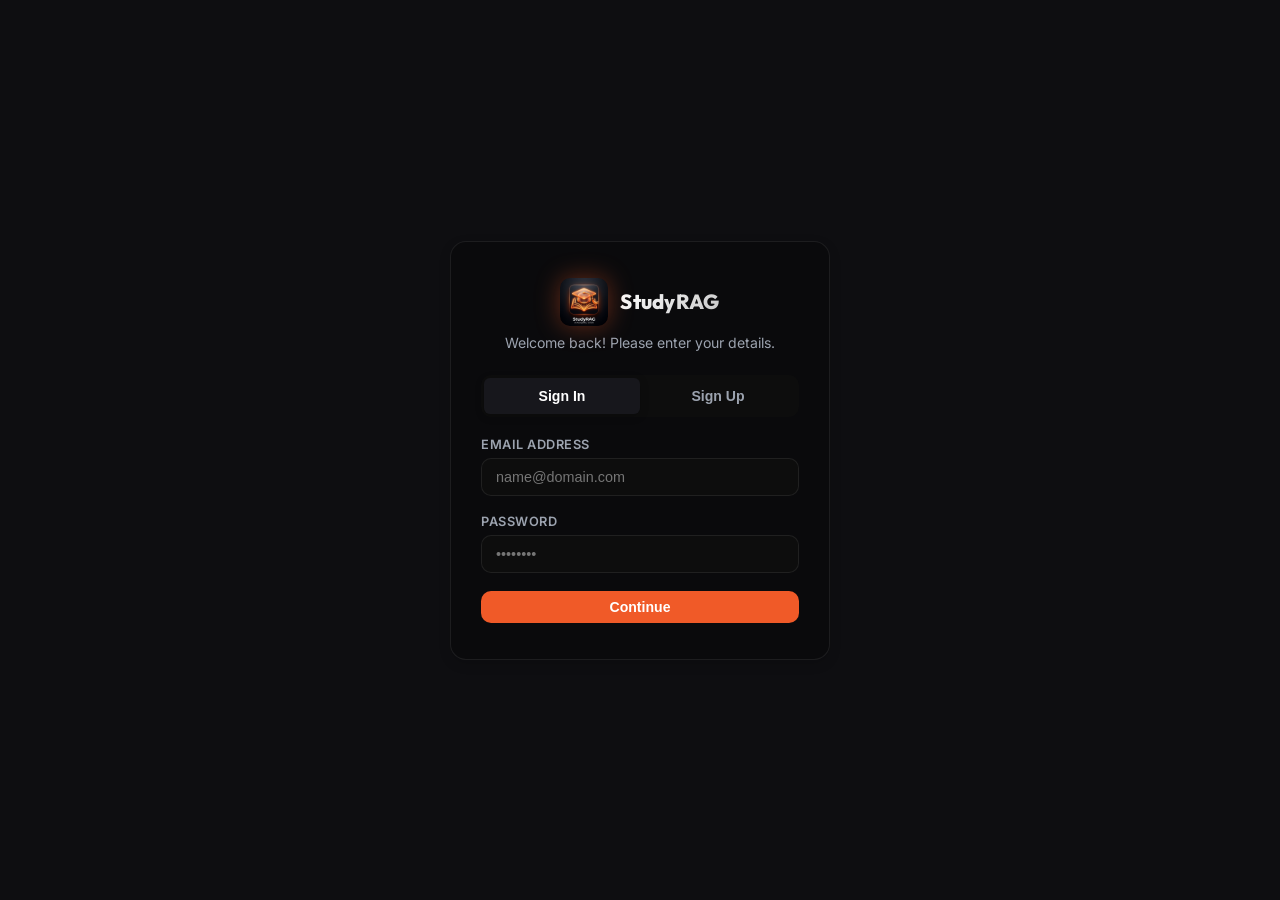
==== commit e7f80035: "Optimize StudyRAG for production deployment with premium UI and faster RAG search" ====
--- a/frontend/index.html
+++ b/frontend/index.html
@@ -3,388 +3,469 @@
 <head>
     <meta charset="UTF-8">
     <meta name="viewport" content="width=device-width, initial-scale=1.0">
-    <title>StudyRAG — AI Retrieval-Augmented Study Companion</title>
+    <title>StudyRAG — Academic Study Workspace</title>
+    <link rel="icon" type="image/png" href="favicon.png">
     <!-- Google Fonts -->
-    <link rel="preconnect" href="https://fonts.googleapis.com">
-    <link rel="preconnect" href="https://fonts.gstatic.com" crossorigin>
-    <link href="https://fonts.googleapis.com/css2?family=Inter:wght@300;400;500;600&family=Outfit:wght@400;500;600;700;800&display=swap" rel="stylesheet">
+    <link href="https://fonts.googleapis.com/css2?family=Inter:wght@400;500;600;700&family=Outfit:wght@400;500;600;700;800&family=Lora:ital,wght@0,400..700;1,400..700&display=swap" rel="stylesheet">
     <!-- FontAwesome Icons -->
     <link rel="stylesheet" href="https://cdnjs.cloudflare.com/ajax/libs/font-awesome/6.4.0/css/all.min.css">
+    <!-- Marked.js for Markdown -->
+    <script src="https://cdn.jsdelivr.net/npm/marked@4.3.0/marked.min.js"></script>
+    <!-- Mermaid.js for Diagrams -->
+    <script src="https://cdn.jsdelivr.net/npm/mermaid@10/dist/mermaid.min.js"></script>
+    <!-- Highlight.js for VS Code Code Formatting -->
+    <link rel="stylesheet" href="https://cdnjs.cloudflare.com/ajax/libs/highlight.js/11.8.0/styles/vs2015.min.css">
+    <script src="https://cdnjs.cloudflare.com/ajax/libs/highlight.js/11.8.0/highlight.min.js"></script>
     <!-- Main Style Sheet -->
-    <link rel="stylesheet" href="style.css">
+    <link rel="stylesheet" href="style.css?v=1.1">
 </head>
 <body>
-    <!-- Background blur spots for glowing ambient effect -->
-    <div class="glow-bg">
-        <div class="blob blob-1"></div>
-        <div class="blob blob-2"></div>
-    </div>
-
-    <!-- MAIN APP CONTAINER -->
-    <div id="app">
-        <!-- AUTH LAYER (Login / Register) -->
-        <div id="auth-layer" class="active">
-            <div class="auth-card">
-                <div class="auth-header">
-                    <div class="logo">
-                        <i class="fa-solid fa-brain-circuit"></i>
-                        <span>Study<span>RAG</span></span>
-                    </div>
-                    <p class="subtitle">Your AI-powered context-grounded study engine</p>
-                </div>
-
-                <div class="auth-tabs">
-                    <button class="auth-tab active" onclick="switchAuthTab('login')">Log In</button>
-                    <button class="auth-tab" onclick="switchAuthTab('register')">Sign Up</button>
-                </div>
-
-                <form id="auth-form" onsubmit="handleAuthSubmit(event)">
-                    <div class="input-group">
-                        <label for="auth-email">Email Address</label>
-                        <div class="input-wrapper">
-                            <i class="fa-regular fa-envelope"></i>
-                            <input type="email" id="auth-email" required placeholder="name@domain.com">
-                        </div>
-                    </div>
-
-                    <div class="input-group">
-                        <label for="auth-password">Password</label>
-                        <div class="input-wrapper">
-                            <i class="fa-regular fa-lock"></i>
-                            <input type="password" id="auth-password" required placeholder="••••••••">
-                        </div>
-                    </div>
-
-                    <div id="auth-error" class="alert error hidden"></div>
-                    <div id="auth-success" class="alert success hidden"></div>
-
-                    <button type="submit" id="auth-submit-btn" class="btn primary full-width">
-                        <span>Continue</span>
-                        <i class="fa-solid fa-arrow-right"></i>
+
+    <!-- AUTHENTICATION LAYER -->
+    <div id="auth-layer" class="auth-container">
+        <div class="auth-card">
+            <div class="auth-header">
+                <div class="auth-logo">
+                    <img src="logo.png" alt="StudyRAG" class="logo-img-icon">
+                    <span class="logo-text">StudyRAG</span>
+                </div>
+                <p>Welcome back! Please enter your details.</p>
+            </div>
+            
+            <div class="auth-tabs">
+                <button class="auth-tab-btn active" onclick="switchAuthMode('login')">Sign In</button>
+                <button class="auth-tab-btn" onclick="switchAuthMode('register')">Sign Up</button>
+            </div>
+
+            <form id="auth-form" onsubmit="handleAuthSubmit(event)">
+                <div class="form-group">
+                    <label for="auth-email">Email Address</label>
+                    <input type="email" id="auth-email" required placeholder="name@domain.com" autocomplete="off">
+                </div>
+                <div class="form-group">
+                    <label for="auth-password">Password</label>
+                    <input type="password" id="auth-password" required placeholder="••••••••" autocomplete="off">
+                </div>
+                <button type="submit" id="auth-submit-btn" class="btn btn-primary full-width">Continue</button>
+            </form>
+        </div>
+    </div>
+
+    <!-- MAIN DASHBOARD SPLIT WORKSPACE -->
+    <div id="dashboard-layer" class="dashboard-container hidden">
+        
+        <!-- LEFT SIDEBAR: WARM GRAY ACADEMIC SUBJECTS LIST -->
+        <aside class="app-sidebar">
+            <div class="sidebar-header-logo">
+                <img src="logo.png" alt="StudyRAG" class="logo-img-icon">
+                <span class="logo-text">StudyRAG</span>
+            </div>
+            <div class="sidebar-section">
+                <div class="section-title">Subjects</div>
+                <ul id="subjects-list" class="subjects-list">
+                    <!-- Populated dynamically -->
+                </ul>
+            </div>
+
+            <div class="sidebar-footer-action">
+                <button class="btn btn-new-subject" onclick="openSubjectModal()">
+                    <i class="fa-regular fa-square-plus"></i> New subject
+                </button>
+            </div>
+        </aside>
+
+        <!-- EMPTY SUBJECT VIEW STATE -->
+        <div id="subject-empty-view" class="empty-view full-workspace">
+            <div class="empty-card">
+                <i class="fa-solid fa-folder-open empty-icon"></i>
+                <h2>No Subject Selected</h2>
+                <p>Select an academic subject from the sidebar, or create a new one to begin your study session.</p>
+                <button class="btn btn-primary" onclick="openSubjectModal()"><i class="fa-solid fa-plus"></i> Create Subject</button>
+            </div>
+        </div>
+
+        <!-- ACTIVE SUBJECT VIEW STATE (CONTAINING WORKSPACE TABS) -->
+        <div id="subject-active-view" class="active-workspace-wrapper hidden">
+            
+            <!-- MAIN CONTENT AREA -->
+            <section id="conversation-pane" class="conversation-pane">
+                
+                <!-- TOP HEADER TABS BAR -->
+                <header class="workspace-header">
+                    <div class="workspace-tabs">
+                        <button id="tab-btn-notes" class="tab-btn active" onclick="switchWorkspaceTab('notes')">Notes</button>
+                        <button id="tab-btn-resources" class="tab-btn" onclick="switchWorkspaceTab('resources')">Resources</button>
+                        <button id="tab-btn-chatbot" class="tab-btn" onclick="switchWorkspaceTab('chatbot')">Chatbot</button>
+                    </div>
+                    
+                    <div class="workspace-user-card">
+                        <span id="user-email-display-nav">student@studyrag.com</span>
+                        <button class="btn-logout" onclick="handleLogout()" title="Log Out">
+                            <i class="fa-solid fa-right-from-bracket"></i>
+                        </button>
+                    </div>
+                </header>
+
+                <!-- TAB VIEW 1: NOTES (Inline OCR Image Upload + All Notes Grid) -->
+                <div id="tab-pane-notes" class="tab-pane active">
+                    <div class="tab-content-container">
+                        
+                        <!-- UPPER SECTION: INLINE OCR NOTES GENERATION UPLOAD -->
+                        <div class="notes-generator-section">
+                            <h3>Generate In-Depth AI Study Guide</h3>
+                            <p class="section-desc">Upload a PDF or image of your handwritten notes or board photos to generate detailed, structured study guides.</p>
+                            
+                            <form id="notes-generator-inline-form" onsubmit="handleInlineNotesGenerate(event)">
+                                <div class="inline-upload-row">
+                                    <div class="inline-file-box">
+                                        <input type="file" id="inline-ocr-file-input" required accept="image/*,application/pdf" class="hidden-input" onchange="updateInlineOcrLabel(event)">
+                                        <label for="inline-ocr-file-input" id="inline-ocr-label" class="inline-ocr-label-btn">
+                                            <i class="fa-solid fa-plus"></i> <span>Select PDF or Image of Notes...</span>
+                                        </label>
+                                    </div>
+                                    <button type="submit" id="btn-generate-inline-guide" class="btn btn-primary orange-btn">
+                                        <i class="fa-solid fa-wand-magic-sparkles"></i> Generate Guide
+                                    </button>
+                                </div>
+                                <div id="notes-inline-status" class="status-alert hidden"></div>
+                            </form>
+                        </div>
+
+                        <!-- LOWER SECTION: ALL NOTES GRID -->
+                        <div class="notes-grid-section">
+                            <div class="notes-header-bar">
+                                <span id="notes-count-label" class="notes-count-label">0 notes</span>
+                            </div>
+
+
+                            <!-- Notes grid -->
+                            <ul id="study-notes-list" class="notes-grid">
+                                <!-- Populated dynamically -->
+                            </ul>
+                        </div>
+
+                    </div>
+                </div>
+
+                <!-- TAB VIEW 2: ADD RESOURCES (Divided horizontally: Upper half user uploads, Lower half textbooks) -->
+                <div id="tab-pane-resources" class="tab-pane">
+                    <div class="tab-content-container scrollable-pane-content">
+                        
+                        <!-- UPPER HALVES: USER UPLOADS -->
+                        <div class="resources-half-section">
+                            <div class="half-section-header">
+                                <h3>User Uploads</h3>
+                            </div>
+                            
+                            <div class="uploads-split-grid">
+                                <!-- Left block: PDF Reference Documents -->
+                                <div class="upload-block-card">
+                                    <div class="block-card-header">
+                                        <h4>PDF Reference Documents</h4>
+                                        <button class="btn btn-secondary btn-sm" onclick="openUploadPdfModal()">
+                                            <i class="fa-solid fa-plus"></i> Upload PDF
+                                        </button>
+                                    </div>
+                                    <ul id="personal-uploads-pdf-list" class="horizontal-scroller">
+                                        <!-- Populated dynamically -->
+                                    </ul>
+                                </div>
+
+                                <!-- Right block: Scanned Notes & Board Images -->
+                                <div class="upload-block-card">
+                                    <div class="block-card-header">
+                                        <h4>Scanned Notes & Images</h4>
+                                        <button class="btn btn-secondary btn-sm" onclick="openUploadImageModal()">
+                                            <i class="fa-solid fa-plus"></i> Upload Image
+                                        </button>
+                                    </div>
+                                    <ul id="personal-uploads-image-list" class="horizontal-scroller">
+                                        <!-- Populated dynamically -->
+                                    </ul>
+                                </div>
+                            </div>
+                        </div>
+
+                        <!-- LOWER HALVES: TEXTBOOK CATALOG -->
+                        <div class="resources-half-section margin-top-lg">
+                            <div class="half-section-header">
+                                <h3>Textbook Catalog</h3>
+                                <button class="btn btn-primary orange-btn btn-sm" onclick="openCatalogModal()">
+                                    <i class="fa-solid fa-plus"></i> Add Textbook
+                                </button>
+                            </div>
+                            
+                            <div class="books-split-grid">
+                                <div class="books-block-card">
+                                    <div class="block-card-header">
+                                        <h4>Linked Textbooks (<span id="badge-textbooks-count">0</span>)</h4>
+                                    </div>
+                                    <ul id="linked-textbooks-list" class="horizontal-scroller">
+                                        <!-- Populated dynamically -->
+                                    </ul>
+                                </div>
+                            </div>
+                        </div>
+
+                    </div>
+                </div>
+
+                <!-- TAB VIEW 3: CHATBOT TUTOR FEED -->
+                <div id="tab-pane-chatbot" class="tab-pane">
+                    <div class="chatbot-split-container">
+                        <!-- Left Chat History Sidebar (ChatGPT style) -->
+                        <div class="chatbot-history-sidebar">
+                            <button type="button" class="btn-new-chat" onclick="startNewChat()">
+                                <i class="fa-solid fa-plus"></i> New Chat
+                            </button>
+                            <div class="history-sidebar-title">Recent Questions</div>
+                            <ul id="chatbot-history-list" class="history-list">
+                                <!-- Populated dynamically -->
+                            </ul>
+                        </div>
+                        
+                        <!-- Right Active Chat Area -->
+                        <div class="chatbot-active-area">
+                            <div id="chat-feed" class="chat-feed">
+                                <div class="welcome-chat-message">
+                                    <i class="fa-solid fa-graduation-cap"></i>
+                                    <h3>Ask Your Tutor Anything</h3>
+                                    <p>Ask a question about your books or notes. Cited passages can be verified side-by-side in real-time.</p>
+                                    <div class="example-chips">
+                                        <button type="button" class="chip-btn" onclick="applyExampleQuestion('Explain reflective equilibrium')">Explain reflective equilibrium</button>
+                                        <button type="button" class="chip-btn" onclick="applyExampleQuestion('Summarize chapter 2')">Summarize chapter 2</button>
+                                        <button type="button" class="chip-btn" onclick="applyExampleQuestion('What is Python?')">What is Python?</button>
+                                    </div>
+                                </div>
+                            </div>
+
+                            <div class="conversation-input-bar">
+                                <div class="chat-filter-strip">
+                                    <span class="filter-label">
+                                        <i class="fa-solid fa-book-open-reader"></i>
+                                        Search references
+                                    </span>
+                                    <div class="filter-select-wrap">
+                                        <select id="chat-source-filter" class="filter-select">
+                                            <option value="all">All — Books &amp; Notes</option>
+                                            <option value="books">Textbooks only</option>
+                                            <option value="notes">Notes &amp; Photos only</option>
+                                        </select>
+                                        <i class="fa-solid fa-chevron-down filter-caret"></i>
+                                    </div>
+                                </div>
+                                <form id="chat-input-form" onsubmit="handleSendChat(event)">
+                                    <input type="text" id="chat-input" required placeholder="Ask a study question..." autocomplete="off">
+                                    
+                                    <div class="input-actions-strip">
+                                        <input type="file" id="input-camera-file" accept="image/*" class="hidden-input" onchange="handleCameraPhotoSelected(event)" autocomplete="off">
+                                        <label for="input-camera-file" class="action-icon-btn" title="Ask with Note Photo (OCR)">
+                                            <i class="fa-solid fa-camera"></i>
+                                        </label>
+                                        <button type="button" class="action-icon-btn" onclick="triggerVoiceInputIndicator()" title="Voice Dictation Question">
+                                            <i class="fa-solid fa-microphone"></i>
+                                        </button>
+                                    </div>
+                                    <button type="submit" class="btn btn-primary send-btn"><i class="fa-solid fa-arrow-up"></i></button>
+                                </form>
+                            </div>
+                        </div>
+                    </div>
+                </div>
+
+            </section>
+
+        </div>
+    </div>
+
+    <!-- SUBJECT MODAL -->
+    <div id="subject-modal" class="modal hidden">
+        <div class="modal-backdrop" onclick="closeSubjectModal()"></div>
+        <div class="modal-content">
+            <div class="modal-header">
+                <h3>Create New Subject</h3>
+                <button class="btn-close" onclick="closeSubjectModal()"><i class="fa-solid fa-xmark"></i></button>
+            </div>
+            <form id="create-subject-form" onsubmit="handleCreateSubject(event)">
+                <div class="form-group">
+                    <label for="new-subject-name">Subject Name</label>
+                    <input type="text" id="new-subject-name" required placeholder="e.g. Computer Science" autocomplete="off">
+                </div>
+                <div class="modal-footer">
+                    <button type="button" class="btn btn-secondary" onclick="closeSubjectModal()">Cancel</button>
+                    <button type="submit" class="btn btn-primary">Create Subject</button>
+                </div>
+            </form>
+        </div>
+    </div>
+
+    <!-- TEXTBOOK CATALOG SEARCH MODAL -->
+    <div id="catalog-modal" class="modal hidden">
+        <div class="modal-backdrop" onclick="closeCatalogModal()"></div>
+        <div class="modal-content large">
+            <div class="modal-header">
+                <h3>Search Textbook Catalog</h3>
+                <button class="btn-close" onclick="closeCatalogModal()"><i class="fa-solid fa-xmark"></i></button>
+            </div>
+            <div class="modal-body search-catalog-modal-body">
+                <div class="search-bar">
+                    <input type="text" id="openstax-search-input" onkeyup="handleOpenStaxSearchKeyup(event)" placeholder="Search books by title, author, or subject..." autocomplete="off">
+                    <button class="btn btn-primary" onclick="triggerOpenStaxSearch()">Search</button>
+                </div>
+                <ul id="global-books-list" class="books-grid modal-books-grid">
+                    <li class="placeholder-item">Search across OpenStax, LibreTexts, Open Textbook Library, DOAB &amp; Project Gutenberg — results sorted by relevance.</li>
+                </ul>
+            </div>
+        </div>
+    </div>
+
+    <!-- UPLOAD PDF REFERENCE MODAL -->
+    <div id="upload-pdf-modal" class="modal hidden">
+        <div class="modal-backdrop" onclick="closeUploadPdfModal()"></div>
+        <div class="modal-content">
+            <div class="modal-header">
+                <h3>Upload PDF Document</h3>
+                <button class="btn-close" onclick="closeUploadPdfModal()"><i class="fa-solid fa-xmark"></i></button>
+            </div>
+            <form id="upload-pdf-form" onsubmit="handlePdfModalSubmit(event)">
+                <div class="modal-body">
+                    <div class="form-group">
+                        <label for="modal-pdf-input">Select PDF File</label>
+                        <input type="file" id="modal-pdf-input" required accept=".pdf" autocomplete="off">
+                    </div>
+                    <div id="modal-pdf-status" class="status-alert hidden"></div>
+                </div>
+                <div class="modal-footer">
+                    <button type="button" class="btn btn-secondary" onclick="closeUploadPdfModal()">Cancel</button>
+                    <button type="submit" class="btn btn-primary">Upload PDF</button>
+                </div>
+            </form>
+        </div>
+    </div>
+
+    <!-- UPLOAD SCANNED IMAGE MODAL -->
+    <div id="upload-image-modal" class="modal hidden">
+        <div class="modal-backdrop" onclick="closeUploadImageModal()"></div>
+        <div class="modal-content">
+            <div class="modal-header">
+                <h3>Upload Scanned Notes or Board Image</h3>
+                <button class="btn-close" onclick="closeUploadImageModal()"><i class="fa-solid fa-xmark"></i></button>
+            </div>
+            <form id="upload-image-form" onsubmit="handleImageModalSubmit(event)">
+                <div class="modal-body">
+                    <div class="form-group">
+                        <label for="modal-image-input">Select Image File</label>
+                        <input type="file" id="modal-image-input" required accept="image/*" autocomplete="off">
+                    </div>
+                    <div id="modal-image-status" class="status-alert hidden"></div>
+                </div>
+                <div class="modal-footer">
+                    <button type="button" class="btn btn-secondary" onclick="closeUploadImageModal()">Cancel</button>
+                    <button type="submit" class="btn btn-primary">Upload Image</button>
+                </div>
+            </form>
+        </div>
+    </div>
+
+    <!-- CHOOSE TOPICS FOR NOTES MODAL -->
+    <div id="notes-topics-modal" class="modal hidden">
+        <div class="modal-backdrop" onclick="closeTopicsModal()"></div>
+        <div class="modal-content">
+            <div class="modal-header">
+                <h3>Select Study Guide Topics</h3>
+                <button class="btn-close" onclick="closeTopicsModal()"><i class="fa-solid fa-xmark"></i></button>
+            </div>
+            <form id="notes-topics-form" onsubmit="submitNotesTopics(event)">
+                <div class="modal-body">
+                    <p style="margin-bottom:12px; font-size:0.9rem; color:var(--text-workspace-muted)">
+                        The AI analyzed your document and suggested these topics. Select the ones you want explained in depth, or add your own custom topics below.
+                    </p>
+                    
+                    <div class="topics-checklist-container" id="topics-checklist" style="max-height:220px; overflow-y:auto; padding:8px; border:1px solid var(--border-color-light); border-radius:var(--radius-md); background:rgba(0,0,0,0.1); display:flex; flex-direction:column; gap:8px;">
+                        <!-- Populated dynamically -->
+                    </div>
+                    
+                    <div class="add-custom-topic-row" style="margin-top:16px; display:flex; gap:8px;">
+                        <input type="text" id="custom-topic-input" placeholder="Add custom topic (e.g. Chemical formulas...)" autocomplete="off" style="flex:1; padding:8px 12px; border-radius:var(--radius-md); border:1px solid var(--border-color-light); background:var(--bg-dark-sidebar); color:var(--text-workspace-main); outline:none;">
+                        <button type="button" class="btn btn-secondary" onclick="addCustomTopic()" style="padding:8px 14px; border-radius:var(--radius-md); display:flex; align-items:center; justify-content:center;"><i class="fa-solid fa-plus"></i></button>
+                    </div>
+                </div>
+                <div class="modal-footer">
+                    <button type="button" class="btn btn-secondary" onclick="closeTopicsModal()">Cancel</button>
+                    <button type="submit" class="btn btn-primary orange-btn" id="btn-start-notes-gen">
+                        <i class="fa-solid fa-wand-magic-sparkles"></i> Generate Study Guide
                     </button>
-                </form>
-            </div>
-        </div>
-
-        <!-- DASHBOARD LAYER -->
-        <div id="dashboard-layer" class="hidden">
-            <!-- SIDEBAR -->
-            <aside class="sidebar">
-                <div class="sidebar-header">
-                    <div class="logo">
-                        <i class="fa-solid fa-brain-circuit"></i>
-                        <span>Study<span>RAG</span></span>
-                    </div>
-                </div>
-
-                <!-- Subjects list -->
-                <div class="sidebar-nav">
-                    <div class="nav-section-title">
-                        <span>YOUR SUBJECTS</span>
-                        <button class="btn-icon-small" onclick="openSubjectModal()" title="Add Subject">
-                            <i class="fa-solid fa-plus"></i>
-                        </button>
-                    </div>
-                    <ul id="subjects-list" class="nav-list">
-                        <!-- Dynamically populated -->
-                        <li class="loading-placeholder">Loading subjects...</li>
-                    </ul>
-                </div>
-
-                <!-- User profile & Logout -->
-                <div class="sidebar-footer">
-                    <div class="user-info">
-                        <div class="user-avatar">
-                            <i class="fa-solid fa-user-graduate"></i>
-                        </div>
-                        <div class="user-details">
-                            <span class="user-name">Graduate Student</span>
-                            <span id="user-email-display" class="user-email">email@domain.com</span>
-                        </div>
-                    </div>
-                    <button class="btn-logout" onclick="handleLogout()" title="Log Out">
-                        <i class="fa-solid fa-right-from-bracket"></i>
-                    </button>
-                </div>
-            </aside>
-
-            <!-- MAIN CONTENT AREA -->
-            <main class="main-content">
-                <!-- ACTIVE SUBJECT VIEW -->
-                <div id="subject-active-view" class="hidden workspace-layout">
-                    <!-- LEFT WORKSPACE PANE -->
-                    <div class="workspace-pane left-pane">
-                        <div class="pane-tabs">
-                            <button id="left-tab-btn-catalog" class="pane-tab active" onclick="switchLeftTab('catalog')">
-                                <i class="fa-solid fa-globe"></i> Global Catalogue
-                            </button>
-                            <button id="left-tab-btn-references" class="pane-tab" onclick="switchLeftTab('references')">
-                                <i class="fa-solid fa-folder-open"></i> Reference Materials
-                            </button>
-                            <button id="left-tab-btn-notes" class="pane-tab" onclick="switchLeftTab('notes')">
-                                <i class="fa-solid fa-sparkles"></i> AI Study Guides
-                            </button>
-                        </div>
-                        
-                        <div class="pane-body">
-                            <!-- CATALOG TAB -->
-                            <div id="left-tab-catalog" class="left-tab-panel active">
-                                <div class="catalog-card">
-                                    <h3><i class="fa-solid fa-globe"></i> Global Textbook Catalogue</h3>
-                                    <p class="section-desc">Search and link open-access college textbooks from OpenStax and Open Textbook Library.</p>
-                                    
-                                    <div class="openstax-search-bar-wrapper">
-                                        <div class="search-input-container">
-                                            <i class="fa-solid fa-magnifying-glass"></i>
-                                            <input type="text" id="openstax-search-input" placeholder="Search topics (e.g. Calculus, Physics, Economics)..." onkeyup="handleOpenStaxSearchKeyup(event)">
-                                        </div>
-                                        <button class="btn primary" onclick="triggerOpenStaxSearch()">
-                                            <i class="fa-solid fa-search"></i> Search
-                                        </button>
-                                    </div>
-                                    
-                                    <ul id="global-books-list" class="materials-list custom-scroll" style="max-height: calc(100vh - 250px);">
-                                        <li class="sources-placeholder">Type in the search bar above to search books...</li>
-                                    </ul>
-                                </div>
-                            </div>
-                            
-                            <!-- REFERENCES TAB -->
-                            <div id="left-tab-references" class="left-tab-panel">
-                                <div class="materials-card">
-                                    <div class="part-header">
-                                        <h3><i class="fa-solid fa-layer-group"></i> Grounding Reference Materials</h3>
-                                        <span class="part-badge bg-primary">RAG Context</span>
-                                    </div>
-                                    <p class="section-desc">Upload reference books, notes of seniors, or papers. Chunks are embedded and indexed for chat searches.</p>
-
-                                    <div id="dropzone-ref" class="file-dropzone" ondragover="handleDragOver(event, 'ref')" ondragleave="handleDragLeave('ref')" ondrop="handleDrop(event, 'ref')" onclick="triggerSourceSelect('ref')">
-                                        <i class="fa-solid fa-cloud-arrow-up"></i>
-                                        <p class="dropzone-title">Upload RAG Reference Files</p>
-                                        <p class="dropzone-subtitle">Accepts PDF reference books or notes</p>
-                                        <input type="file" id="ref-file-input" class="hidden" accept="application/pdf,image/*" onchange="handleSourceSelect(event, 'ref')">
-                                    </div>
-
-                                    <div id="progress-ref" class="upload-progress-container hidden">
-                                        <div class="progress-bar-header">
-                                            <span id="filename-ref">note.pdf</span>
-                                            <span id="percent-ref">0%</span>
-                                        </div>
-                                        <div class="progress-track">
-                                            <div id="fill-ref" class="progress-fill"></div>
-                                        </div>
-                                        <p id="status-ref" class="progress-status-text">Uploading raw files...</p>
-                                    </div>
-
-                                    <ul id="ref-sources-list" class="personal-sources-list custom-scroll" style="max-height: calc(100vh - 450px);">
-                                        <li class="sources-placeholder">No reference sources uploaded yet</li>
-                                    </ul>
-                                </div>
-                            </div>
-                            
-                            <!-- AI NOTES TAB -->
-                            <div id="left-tab-notes" class="left-tab-panel">
-                                <!-- List View / Note Upload -->
-                                <div id="notes-list-view">
-                                    <div class="materials-card">
-                                        <div class="part-header">
-                                            <h3><i class="fa-solid fa-sparkles"></i> AI Note Restructuring</h3>
-                                            <span class="part-badge bg-accent">AI Auto-Notes</span>
-                                        </div>
-                                        <p class="section-desc">Upload whiteboard scans or board photos. The AI will instantly restructure it into markdown study guides.</p>
-
-                                        <div id="dropzone-gen" class="file-dropzone dropzone-accent" ondragover="handleDragOver(event, 'gen')" ondragleave="handleDragLeave('gen')" ondrop="handleDrop(event, 'gen')" onclick="triggerSourceSelect('gen')">
-                                            <i class="fa-solid fa-wand-magic-sparkles"></i>
-                                            <p class="dropzone-title">Upload Board Photos & Scans</p>
-                                            <p class="dropzone-subtitle">Whiteboard snaps, blackboard pictures, or handwritten note images</p>
-                                            <input type="file" id="gen-file-input" class="hidden" accept="image/*" onchange="handleSourceSelect(event, 'gen')">
-                                        </div>
-
-                                        <div id="progress-gen" class="upload-progress-container hidden">
-                                            <div class="progress-bar-header">
-                                                <span id="filename-gen">messy_note.jpg</span>
-                                                <span id="percent-gen">0%</span>
-                                            </div>
-                                            <div class="progress-track">
-                                                <div id="fill-gen" class="progress-fill bg-accent-fill"></div>
-                                            </div>
-                                            <p id="status-gen" class="progress-status-text text-accent">Structuring your notes...</p>
-                                        </div>
-
-                                        <ul id="gen-sources-list" class="personal-sources-list custom-scroll" style="max-height: calc(100vh - 450px);">
-                                            <li class="sources-placeholder">No AI structured guides generated yet</li>
-                                        </ul>
-                                    </div>
-                                </div>
-                                
-                                <!-- Integrated Note Reader View (in-pane!) -->
-                                <div id="notes-reader-view" class="hidden">
-                                    <div class="reader-header-pane">
-                                        <button class="btn secondary btn-small" onclick="closeReaderInPane()">
-                                            <i class="fa-solid fa-arrow-left"></i> Back to Guides
-                                        </button>
-                                        <div class="reader-actions">
-                                            <button class="btn-icon-small" onclick="copyReaderContent()" title="Copy to Clipboard">
-                                                <i class="fa-regular fa-copy"></i> Copy
-                                            </button>
-                                        </div>
-                                    </div>
-                                    <h2 id="pane-reader-title" class="reader-title">Guide Title</h2>
-                                    <div id="pane-reader-content" class="reader-content custom-scroll">
-                                        <!-- Markdown Renders here -->
-                                    </div>
-                                </div>
-                            </div>
-                        </div>
-                    </div>
+                </div>
+            </form>
+        </div>
+    </div>
+
+    <!-- FLOATING POPUP OVERLAY SOURCE VIEWER MODAL (POPUP WINDOW) -->
+    <div id="source-viewer-modal" class="modal hidden">
+        <div class="modal-backdrop" onclick="closeSourceViewer()"></div>
+        <div class="modal-content extra-large">
+            <div class="modal-header">
+                <div class="viewer-breadcrumbs">
+                    <i class="fa-regular fa-folder-open"></i>
+                    <span id="viewer-breadcrumb-path">Library > Reference Note</span>
+                </div>
+                <button class="btn-close" onclick="closeSourceViewer()"><i class="fa-solid fa-xmark"></i></button>
+            </div>
+            <div class="modal-body modal-viewer-body">
+                <div class="viewer-content">
                     
-                    <!-- RIGHT WORKSPACE PANE -->
-                    <div class="workspace-pane right-pane">
-                        <div class="pane-header-bar">
-                            <div class="subject-title-wrapper">
-                                <h2 id="active-subject-name-display" class="active-subject-header">Subject Title</h2>
-                                <div class="subject-stats">
-                                    <span id="stat-books"><i class="fa-solid fa-book"></i> 0 Linked</span>
-                                    <span id="stat-sources"><i class="fa-solid fa-file"></i> 0 Files</span>
-                                </div>
-                            </div>
-                            
-                            <!-- Chat/History Panel Toggles inside right pane -->
-                            <div class="right-pane-toggles">
-                                <button id="right-toggle-chat" class="toggle-btn active" onclick="switchRightPanel('chat')">
-                                    <i class="fa-regular fa-comment-dots"></i> Chat
-                                </button>
-                                <button id="right-toggle-history" class="toggle-btn" onclick="switchRightPanel('history')">
-                                    <i class="fa-solid fa-clock-rotate-left"></i> History
-                                </button>
-                            </div>
-                        </div>
-                        
-                        <!-- Chat Feed Area -->
-                        <div id="right-panel-chat" class="right-tab-panel active">
-                            <div class="chat-wrapper">
-                                <div id="chat-feed" class="chat-feed custom-scroll">
-                                    <div class="welcome-chat-message">
-                                        <div class="welcome-icon">
-                                            <i class="fa-solid fa-feather-pointed"></i>
-                                        </div>
-                                        <h3>Ask Your Context-Grounded Question</h3>
-                                        <p>I will search your uploaded notes and linked textbooks to generate a formatted, cited answer.</p>
-                                        <div class="chat-quick-tags">
-                                            <span>Context-grounded</span>
-                                            <span>No hallucinations</span>
-                                            <span>Page-level citations</span>
-                                        </div>
-                                    </div>
-                                </div>
-
-                                <div class="chat-input-area">
-                                    <div id="ocr-preview-container" class="hidden">
-                                        <div class="ocr-preview">
-                                            <i class="fa-regular fa-image"></i>
-                                            <span id="ocr-preview-filename">image.jpg</span>
-                                            <button class="btn-remove-preview" onclick="cancelOcrUpload()">
-                                                <i class="fa-solid fa-xmark"></i>
-                                            </button>
-                                        </div>
-                                    </div>
-
-                                    <form id="chat-input-form" onsubmit="handleQuerySubmit(event)">
-                                        <button type="button" class="btn-input-action" onclick="triggerOcrSelect()" title="Ask with Photo (OCR)">
-                                            <i class="fa-regular fa-camera"></i>
-                                        </button>
-                                        <input type="file" id="ocr-file-input" class="hidden" accept="image/*" onchange="handleOcrSelect(event)">
-
-                                        <input type="text" id="chat-input" placeholder="Ask a question about this subject..." autocomplete="off" required>
-
-                                        <button type="submit" class="btn-send" title="Send Question">
-                                            <i class="fa-solid fa-paper-plane"></i>
-                                        </button>
-                                    </form>
-                                </div>
-                            </div>
-                        </div>
-                        
-                        <!-- History Area -->
-                        <div id="right-panel-history" class="right-tab-panel">
-                            <div class="history-wrapper custom-scroll">
-                                <ul id="history-list" class="history-list">
-                                    <li class="history-placeholder">No query history yet</li>
-                                </ul>
-                            </div>
-                        </div>
-                    </div>
-                </div>
-
-                <!-- EMPTY STATE VIEW -->
-                <div id="subject-empty-view" class="empty-state-view">
-                    <div class="empty-card">
-                        <div class="glowing-logo">
-                            <i class="fa-solid fa-brain-circuit"></i>
-                        </div>
-                        <h2>Welcome to StudyRAG</h2>
-                        <p>Select an academic subject from the sidebar, or create a new one to link global textbooks and upload classroom note photos.</p>
-                        <button class="btn primary" onclick="openSubjectModal()">
-                            <i class="fa-solid fa-plus"></i>
-                            <span>Create Your First Subject</span>
-                        </button>
-                    </div>
-                </div>
-            </main>
-        </div>
-    </div>
-
-    <!-- SUBJECT CREATION MODAL -->
-    <div id="subject-modal" class="modal-layer hidden">
-        <div class="modal-backdrop" onclick="closeSubjectModal()"></div>
-        <div class="modal-card">
-            <div class="modal-header">
-                <h3>Create New Subject</h3>
-                <button class="btn-close-modal" onclick="closeSubjectModal()"><i class="fa-solid fa-xmark"></i></button>
-            </div>
-            <form id="create-subject-form" onsubmit="handleCreateSubject(event)">
-                <div class="input-group">
-                    <label for="new-subject-name">Subject Name</label>
-                    <div class="input-wrapper">
-                        <i class="fa-solid fa-signature"></i>
-                        <input type="text" id="new-subject-name" required placeholder="e.g. Ancient Greek Philosophy">
-                    </div>
-                </div>
-                <div class="modal-footer">
-                    <button type="button" class="btn secondary" onclick="closeSubjectModal()">Cancel</button>
-                    <button type="submit" class="btn primary">
-                        <span>Create Subject</span>
-                        <i class="fa-solid fa-circle-check"></i>
-                    </button>
-                </div>
-            </form>
-        </div>
-    </div>
-
-    <!-- STUDY NOTE DETAILS MODAL READER -->
-    <div id="reader-modal" class="modal-layer hidden">
-        <div class="modal-backdrop" onclick="closeReaderModal()"></div>
-        <div class="modal-card reader-card">
-            <div class="modal-header">
-                <h3 id="reader-title">AI Study Guide</h3>
-                <div class="reader-actions">
-                    <button class="btn-icon-small" onclick="copyReaderContent()" title="Copy to Clipboard">
-                        <i class="fa-regular fa-copy"></i>
-                    </button>
-                    <button class="btn-close-modal" onclick="closeReaderModal()">
-                        <i class="fa-solid fa-xmark"></i>
-                    </button>
-                </div>
-            </div>
-            <div class="reader-body">
-                <div id="reader-content" class="reader-content">
-                    <!-- Note Markdown Content Renders Here -->
-                </div>
-            </div>
-        </div>
-    </div>
-
-    <!-- APP SCRIPT -->
-    <script src="app.js"></script>
+                    <!-- 1. PDF iframe viewer -->
+                    <div id="viewer-pdf-frame" class="viewer-frame-inner hidden" style="position: relative;">
+                        <div id="pdf-viewer-loading" class="pdf-viewer-loading" style="position: absolute; top:0; left:0; width:100%; height:100%; background:var(--bg-light-workspace); display:flex; flex-direction:column; align-items:center; justify-content:center; gap:16px; color:var(--text-workspace-muted); font-size:1.1rem; z-index:5;">
+                            <i class="fa-solid fa-spinner fa-spin fa-2x" style="color:var(--orange-accent);"></i>
+                            <span>Loading reference document...</span>
+                        </div>
+                        <iframe id="pdf-iframe-element" src="" width="100%" height="100%"></iframe>
+                    </div>
+
+                    <!-- 2. Zoomable/Pannable Image viewer -->
+                    <div id="viewer-image-frame" class="viewer-frame-inner image-viewer-frame hidden">
+                        <div class="image-zoom-controls">
+                            <button onclick="zoomImage(1.2)"><i class="fa-solid fa-magnifying-glass-plus"></i></button>
+                            <button onclick="zoomImage(0.8)"><i class="fa-solid fa-magnifying-glass-minus"></i></button>
+                            <button onclick="resetImageZoom()"><i class="fa-solid fa-rotate-left"></i></button>
+                        </div>
+                        <div class="image-viewport" id="image-viewport">
+                            <img id="image-element" src="" alt="Source note preview" draggable="false">
+                        </div>
+                    </div>
+
+                    <!-- 3. Study Guide Markdown Notes reader -->
+                    <div id="viewer-notes-frame" class="viewer-frame-inner custom-markdown reader-content hidden">
+                        <!-- Parsed content -->
+                    </div>
+
+                </div>
+            </div>
+        </div>
+    </div>
+
+    <!-- Toast notifications container -->
+    <div id="toast-container" class="toast-container"></div>
+
+    <!-- Custom Confirmation Modal -->
+    <div id="custom-confirm-modal" class="modal hidden">
+        <div class="modal-backdrop"></div>
+        <div class="modal-content custom-confirm-content">
+            <div class="modal-header">
+                <h3>Confirm Action</h3>
+            </div>
+            <div class="modal-body">
+                <p id="custom-confirm-message" style="margin: 0 0 20px 0; line-height: 1.5; color: var(--text-workspace-main); font-size: 0.95rem;"></p>
+                <div style="display: flex; gap: 12px; justify-content: flex-end;">
+                    <button id="custom-confirm-no" class="btn btn-secondary" style="padding: 8px 16px;">Cancel</button>
+                    <button id="custom-confirm-yes" class="btn btn-danger" style="padding: 8px 16px; background-color: #ef4444; border-color: #ef4444;">Delete</button>
+                </div>
+            </div>
+        </div>
+    </div>
+
+    <!-- Main JS Application -->
+    <script src="app.js?v=1.1"></script>
 </body>
 </html>
--- a/frontend/style.css
+++ b/frontend/style.css
@@ -1,1467 +1,1097 @@
 /* ==========================================================================
-   STUDYRAG PREMIUM STYLING SYSTEM
+   STUDYRAG STYLESHEET — CHATGPT DARK THEME SPLIT TABS LAYOUT & DIALOGS
    ========================================================================== */
 
 :root {
-    --bg-dark: #1a1a1a; /* LeetCode main bg */
-    --bg-card: #282828; /* LeetCode panel card bg */
-    --bg-hover: #3e3e3e; /* LeetCode hovered elements */
-    --border-color: #383838; /* LeetCode pane dividers */
+    /* Premium Obsidan Tech Dark Palette */
+    --bg-dark-sidebar: #0a0a0c;          /* Deep obsidian sidebar */
+    --bg-sidebar-selected: #17171c;       /* Charred charcoal active select */
+    --bg-light-workspace: #0e0e11;        /* Sleek tech dark main bg */
+    --bg-card: #151518;                   /* Rich card dark charcoal */
+    --bg-card-hover: #1c1c22;             /* High-contrast grey hover */
+
+    --text-sidebar: #f3f4f6;              /* Ice white */
+    --text-sidebar-muted: #9ca3af;        /* Slate muted text */
+    --text-workspace-main: #f3f4f6;
+    --text-workspace-muted: #9ca3af;
+
+    /* Tech Accents & Gradients */
+    --orange-accent: #f05a28;             /* Vibrant tech orange */
+    --orange-accent-hover: #e24e1b;
+    --orange-glow: rgba(240, 90, 40, 0.12);
     
-    --primary: #ffa116; /* LeetCode orange primary color */
-    --primary-glow: rgba(255, 161, 22, 0.15);
-    --accent: #00b8a3; /* LeetCode green accent */
-    --accent-glow: rgba(0, 184, 163, 0.2);
-    
-    --text-main: #eff1f6; /* LeetCode high contrast white */
-    --text-muted: #8c8c8c; /* LeetCode lower contrast gray */
-    --text-inverse: #1a1a1a;
-    
-    --radius-lg: 8px; /* LeetCode uses sharper corners */
-    --radius-md: 6px;
-    --radius-sm: 4px;
-    
-    --shadow-premium: 0 4px 12px rgba(0, 0, 0, 0.4);
-    --transition-smooth: all 0.2s cubic-bezier(0.4, 0, 0.2, 1);
-}
-
-/* Base Styles */
+    --bg-dark-search: #060608;            /* Pitch black input */
+    --border-color-light: rgba(255, 255, 255, 0.08); /* Clean thin border */
+    --border-glow: rgba(255, 255, 255, 0.15);
+
+    /* Tag Accents */
+    --tag-textbook: #06b6d4;              /* Vibrant Teal */
+    --tag-personal: #f59e0b;              /* Premium Gold */
+    --tag-note: #a855f7;                  /* Sleek Purple */
+
+    --radius-lg: 16px;                    /* Premium rounded corners */
+    --radius-md: 10px;
+    --radius-sm: 6px;
+    --transition-smooth: all 0.3s cubic-bezier(0.25, 0.8, 0.25, 1);
+}
+
 * {
     margin: 0;
     padding: 0;
     box-sizing: border-box;
-    font-family: 'Inter', sans-serif;
-    -webkit-font-smoothing: antialiased;
 }
 
 body {
-    background-color: var(--bg-dark);
-    color: var(--text-main);
-    overflow: hidden;
+    background-color: var(--bg-light-workspace);
+    color: var(--text-workspace-main);
+    font-family: 'Inter', -apple-system, BlinkMacSystemFont, sans-serif;
+    font-size: 14px;
+    overflow: hidden;
+}
+
+h1, h2, h3, h4, h5, h6 {
+    font-family: 'Outfit', sans-serif;
+    font-weight: 750;
+}
+
+/* Custom Scrollbars */
+::-webkit-scrollbar {
+    width: 6px;
+    height: 6px;
+}
+
+::-webkit-scrollbar-track {
+    background: transparent;
+}
+
+::-webkit-scrollbar-thumb {
+    background: #4f4f4f;
+    border-radius: 4px;
+}
+
+::-webkit-scrollbar-thumb:hover {
+    background: #6e6e6e;
+}
+
+/* General Layout elements */
+.btn {
+    display: inline-flex;
+    align-items: center;
+    justify-content: center;
+    gap: 8px;
+    padding: 8px 16px;
+    font-size: 0.88rem;
+    font-weight: 550;
+    border-radius: var(--radius-md);
+    border: 1px solid transparent;
+    cursor: pointer;
+    transition: var(--transition-smooth);
+    outline: none;
+    color: var(--text-workspace-main);
+}
+
+.btn-primary {
+    background-color: var(--orange-accent);
+    color: #fff;
+    border: none;
+}
+
+.btn-primary:hover {
+    background-color: var(--orange-accent-hover);
+}
+
+.btn-secondary {
+    background-color: transparent;
+    border-color: var(--border-color-light);
+    color: var(--text-workspace-main);
+}
+
+.btn-secondary:hover {
+    background-color: rgba(255, 255, 255, 0.05);
+    border-color: #555555;
+}
+
+.btn-sm {
+    padding: 6px 12px;
+    font-size: 0.8rem;
+}
+
+.full-width {
+    width: 100%;
+}
+
+.hidden {
+    display: none !important;
+}
+
+/* ==========================================================================
+   AUTHENTICATION LAYER (Dark)
+   ========================================================================== */
+.auth-container {
+    width: 100vw;
     height: 100vh;
+    display: flex;
+    align-items: center;
+    justify-content: center;
+    background-color: var(--bg-light-workspace);
+}
+
+.auth-card {
+    width: 100%;
+    max-width: 380px;
+    background-color: var(--bg-dark-sidebar);
+    border: 1px solid var(--border-color-light);
+    padding: 36px 30px;
+    border-radius: var(--radius-lg);
+    box-shadow: 0 4px 12px rgba(0, 0, 0, 0.15);
+}
+
+.auth-header {
+    text-align: center;
+    margin-bottom: 24px;
+}
+
+.auth-header h2 {
+    font-size: 1.8rem;
+    font-weight: 700;
+    color: #ffffff;
+    margin-bottom: 6px;
+}
+
+.auth-header p {
+    color: var(--text-workspace-muted);
+    font-size: 0.88rem;
+}
+
+.auth-tabs {
+    display: flex;
+    background-color: #0d0d0d;
+    padding: 3px;
+    border-radius: var(--radius-md);
+    margin-bottom: 20px;
+}
+
+.auth-tab-btn {
+    flex: 1;
+    background: transparent;
+    border: none;
+    padding: 10px;
+    color: var(--text-workspace-muted);
+    cursor: pointer;
+    font-weight: 600;
+    font-size: 0.88rem;
+    border-radius: var(--radius-sm);
+    transition: var(--transition-smooth);
+}
+
+.auth-tab-btn.active {
+    background-color: var(--bg-sidebar-selected);
+    color: #ffffff;
+    font-weight: 800;
+    box-shadow: 0 2px 10px rgba(0, 0, 0, 0.2);
+}
+
+.form-group {
+    display: flex;
+    flex-direction: column;
+    gap: 6px;
+    margin-bottom: 18px;
+}
+
+.form-group label {
+    font-size: 0.8rem;
+    font-weight: 600;
+    color: var(--text-workspace-muted);
+    text-transform: uppercase;
+    letter-spacing: 0.5px;
+}
+
+.form-group input {
+    background-color: #0d0d0d;
+    border: 1px solid var(--border-color-light);
+    color: var(--text-workspace-main);
+    padding: 10px 14px;
+    border-radius: var(--radius-md);
+    outline: none;
+    font-size: 0.9rem;
+    transition: var(--transition-smooth);
+}
+
+.form-group input:focus {
+    border-color: var(--orange-accent);
+}
+
+/* ==========================================================================
+   LEFT SIDEBAR SUBJECTS LIST
+   ========================================================================== */
+.dashboard-container {
     width: 100vw;
-}
-
-/* Ambient glow blobs */
-.glow-bg {
+    height: 100vh;
+    display: flex;
+    overflow: hidden;
+}
+
+.app-sidebar {
+    width: 240px;
+    background-color: var(--bg-dark-sidebar);
+    display: flex;
+    flex-direction: column;
+    padding: 24px 20px 32px 20px;
+    /* Adjusted padding */
+    flex-shrink: 0;
+    height: 100%;
+    border-right: 1px solid var(--border-color-light);
+}
+
+.sidebar-header-logo,
+.auth-logo {
+    display: flex;
+    align-items: center;
+    gap: 12px;
+    margin-bottom: 24px;
+}
+
+.sidebar-header-logo {
+    padding-left: 8px;
+}
+
+.auth-logo {
+    justify-content: center;
+    margin-bottom: 8px;
+}
+
+.sidebar-header-logo .logo-icon,
+.auth-logo .logo-icon {
+    font-size: 1.6rem;
+    color: var(--orange-accent);
+    filter: drop-shadow(0 0 8px rgba(240, 90, 40, 0.45));
+}
+
+/* Real logo image icon */
+.logo-img-icon {
+    width: 48px;
+    height: 48px;
+    object-fit: contain;
+    border-radius: 10px;
+    filter: drop-shadow(0 0 12px rgba(240, 90, 40, 0.4));
+    flex-shrink: 0;
+}
+
+.sidebar-header-logo .logo-text,
+.auth-logo .logo-text {
+    font-family: 'Outfit', sans-serif;
+    font-size: 1.28rem;
+    font-weight: 800;
+    color: #ffffff;
+    letter-spacing: 0.3px;
+    background: linear-gradient(135deg, #ffffff 0%, rgba(255, 255, 255, 0.78) 100%);
+    -webkit-background-clip: text;
+    -webkit-text-fill-color: transparent;
+}
+
+.app-sidebar .section-title {
+    font-size: 0.85rem;
+    font-weight: 700;
+    color: var(--text-sidebar-muted);
+    text-transform: uppercase;
+    letter-spacing: 0.8px;
+    margin-bottom: 18px;
+    padding-left: 8px;
+}
+
+.subjects-list {
+    list-style: none;
+    display: flex;
+    flex-direction: column;
+    gap: 6px;
+    overflow-y: auto;
+}
+
+.subject-item {
+    font-size: 0.92rem;
+    padding: 11px 16px;
+    border-radius: var(--radius-md);
+    cursor: pointer;
+    color: var(--text-sidebar-muted);
+    font-weight: 550;
+    transition: var(--transition-smooth);
+    display: flex;
+    align-items: center;
+    gap: 10px;
+}
+
+.subject-item:hover {
+    color: var(--text-sidebar);
+    background-color: rgba(255, 255, 255, 0.04);
+}
+
+.subject-item.active {
+    background-color: var(--bg-sidebar-selected);
+    color: #ffffff;
+    box-shadow: inset 4px 0 0 var(--orange-accent);
+    font-weight: 700;
+}
+.subject-item.active i {
+    color: var(--orange-accent);
+}
+
+.sidebar-footer-action {
+    margin-top: auto;
+}
+
+/* New subject button */
+.btn-new-subject {
+    background: transparent;
+    border: 1px solid var(--border-color-light);
+    color: var(--text-sidebar);
+    width: 100%;
+    padding: 12px;
+    border-radius: var(--radius-md);
+    cursor: pointer;
+    font-size: 0.9rem;
+    font-weight: 600;
+    display: flex;
+    align-items: center;
+    justify-content: center;
+    gap: 8px;
+    transition: var(--transition-smooth);
+}
+
+.btn-new-subject:hover {
+    border-color: var(--orange-accent);
+    color: var(--orange-accent);
+    background-color: rgba(203, 91, 59, 0.02);
+}
+
+/* ==========================================================================
+   WORKSPACE TABS AND CONTENT LAYOUT (ChatGPT Dark)
+   ========================================================================== */
+.active-workspace-wrapper {
+    flex: 1;
+    height: 100%;
+    display: flex;
+    overflow: hidden;
+    background-color: var(--bg-light-workspace);
+}
+
+.conversation-pane {
+    flex: 1;
+    display: flex;
+    flex-direction: column;
+    height: 100%;
+    overflow: hidden;
+    background-color: var(--bg-light-workspace);
+}
+
+/* Top Header Bar Tabbing navigation */
+.workspace-header {
+    height: 64px;
+    border-bottom: 1px solid var(--border-color-light);
+    display: flex;
+    align-items: center;
+    justify-content: space-between;
+    padding: 0 40px;
+    background-color: var(--bg-dark-sidebar);
+    flex-shrink: 0;
+}
+
+.workspace-tabs {
+    display: flex;
+    gap: 16px;
+    height: 100%;
+    align-items: center;
+}
+
+.tab-btn {
+    background: transparent;
+    border: none;
+    color: var(--text-workspace-muted);
+    font-family: 'Outfit', sans-serif;
+    font-size: 0.94rem;
+    font-weight: 600;
+    height: 100%;
+    padding: 0 8px;
+    cursor: pointer;
+    transition: var(--transition-smooth);
+    outline: none;
+    display: flex;
+    align-items: center;
+    gap: 8px;
+    position: relative;
+    border-radius: 0;
+}
+
+.tab-btn:hover {
+    color: #ffffff;
+}
+
+.tab-btn.active {
+    color: #ffffff !important;
+    background-color: transparent !important;
+    box-shadow: none !important;
+}
+
+.tab-btn::after {
+    content: '';
+    position: absolute;
+    bottom: -1px;
+    left: 0;
+    width: 100%;
+    height: 2px;
+    background-color: var(--orange-accent);
+    transform: scaleX(0);
+    transform-origin: bottom center;
+    transition: var(--transition-smooth);
+}
+
+.tab-btn.active::after {
+    transform: scaleX(1);
+}
+
+.workspace-user-card {
+    display: flex;
+    align-items: center;
+    gap: 16px;
+    font-size: 0.88rem;
+    color: var(--text-workspace-muted);
+}
+
+.workspace-user-card .btn-logout {
+    background: transparent;
+    border: none;
+    color: var(--text-workspace-muted);
+    cursor: pointer;
+    transition: var(--transition-smooth);
+}
+
+.workspace-user-card .btn-logout:hover {
+    color: #ef4444;
+}
+
+/* Tabs content panes */
+.tab-pane {
+    display: none;
+    flex: 1;
+    height: calc(100% - 64px);
+    overflow: hidden;
+}
+
+.tab-pane.active {
+    display: flex;
+    flex-direction: column;
+}
+
+.tab-content-container {
+    height: 100%;
+    overflow-y: auto;
+    padding: 40px;
+}
+
+.tab-content-container.scrollable-pane-content {
+    display: flex;
+    flex-direction: column;
+    gap: 40px;
+}
+
+/* ==========================================================================
+   TAB 1: NOTES & STUDY GUIDES
+   ========================================================================== */
+.notes-generator-section {
+    background-color: var(--bg-card);
+    border: 1px solid var(--border-color-light);
+    border-radius: var(--radius-lg);
+    padding: 24px;
+    margin-bottom: 36px;
+}
+
+.notes-generator-section h3 {
+    font-size: 1.15rem;
+    font-weight: 700;
+    color: #ffffff;
+    margin-bottom: 4px;
+}
+
+.inline-upload-row {
+    display: flex;
+    gap: 12px;
+    align-items: center;
+    margin-top: 18px;
+}
+
+.inline-file-box {
+    flex: 1;
+}
+
+.inline-ocr-label-btn {
+    display: flex;
+    align-items: center;
+    gap: 10px;
+    border: 1px solid var(--border-color-light);
+    background-color: var(--bg-dark-sidebar);
+    padding: 10px 16px;
+    border-radius: var(--radius-md);
+    cursor: pointer;
+    font-size: 0.88rem;
+    color: var(--text-workspace-muted);
+    font-weight: 550;
+    transition: var(--transition-smooth);
+}
+
+.inline-ocr-label-btn:hover {
+    border-color: #555;
+    background-color: #262626;
+    color: #fff;
+}
+
+.notes-grid-section {
+    border-top: 1px solid var(--border-color-light);
+    padding-top: 36px;
+}
+
+.notes-header-bar {
+    display: flex;
+    justify-content: space-between;
+    align-items: center;
+    margin-bottom: 20px;
+}
+
+.notes-count-label {
+    font-size: 1rem;
+    font-weight: 700;
+    color: #ffffff;
+}
+
+.notes-search-wrapper {
+    margin-bottom: 24px;
+}
+
+.notes-search-wrapper input {
+    background-color: var(--bg-dark-search);
+    border: 1px solid var(--border-color-light);
+    color: #ffffff;
+    width: 100%;
+    padding: 12px 16px;
+    border-radius: var(--radius-md);
+    font-size: 0.92rem;
+    outline: none;
+}
+
+.notes-search-wrapper input::placeholder {
+    color: #888888;
+}
+
+.notes-grid {
+    display: grid;
+    grid-template-columns: repeat(auto-fill, minmax(280px, 1fr));
+    gap: 24px;
+    list-style: none;
+}
+
+.note-card-new {
+    background: linear-gradient(135deg, rgba(30, 30, 38, 0.7) 0%, rgba(22, 22, 26, 0.9) 100%);
+    border: 1px solid rgba(255, 255, 255, 0.05);
+    backdrop-filter: blur(16px);
+    border-radius: var(--radius-lg);
+    padding: 24px;
+    height: 160px;
+    display: flex;
+    flex-direction: column;
+    justify-content: space-between;
+    cursor: pointer;
+    box-shadow: 0 4px 20px rgba(0, 0, 0, 0.15);
+    transition: var(--transition-smooth);
+    position: relative;
+    overflow: hidden;
+}
+
+.note-card-new::before {
+    content: '';
     position: absolute;
     top: 0;
     left: 0;
-    right: 0;
-    bottom: 0;
-    overflow: hidden;
-    z-index: 0;
-    pointer-events: none;
-}
-
-.blob {
-    position: absolute;
-    border-radius: 50%;
-    filter: blur(120px);
-    opacity: 0.15;
-}
-
-.blob-1 {
-    top: -10%;
-    left: -10%;
-    width: 50vw;
-    height: 50vw;
-    background-color: var(--accent);
-}
-
-.blob-2 {
-    bottom: -10%;
-    right: -10%;
-    width: 45vw;
-    height: 45vw;
-    background-color: var(--primary);
-}
-
-/* App Main Container */
-#app {
-    position: relative;
-    z-index: 1;
     width: 100%;
     height: 100%;
+    background: linear-gradient(135deg, rgba(240, 90, 40, 0.05) 0%, transparent 100%);
+    opacity: 0;
+    transition: var(--transition-smooth);
+    pointer-events: none;
+}
+
+.note-card-new:hover {
+    transform: translateY(-5px);
+    border-color: rgba(240, 90, 40, 0.4);
+    box-shadow: 0 12px 28px rgba(240, 90, 40, 0.12);
+}
+
+.note-card-new:hover::before {
+    opacity: 1;
+}
+
+.note-card-title {
+    font-family: 'Lora', Georgia, serif;
+    font-size: 1.08rem;
+    font-weight: 500;
+    line-height: 1.45;
+    color: #ececec;
+    display: -webkit-box;
+    -webkit-line-clamp: 2;
+    -webkit-box-orient: vertical;
+    overflow: hidden;
+}
+
+.note-card-meta {
+    display: flex;
+    align-items: center;
+    gap: 8px;
+    font-size: 0.8rem;
+    color: var(--text-workspace-muted);
+}
+
+/* ==========================================================================
+   TAB 2: ADD RESOURCES (Divided horizontally: Upper Uploads, Lower Books)
+   ========================================================================== */
+.resources-half-section {
+    display: flex;
+    flex-direction: column;
+}
+
+.half-section-header {
+    display: flex;
+    justify-content: space-between;
+    align-items: center;
+    margin-bottom: 18px;
+    border-bottom: 2px solid var(--border-color-light);
+    padding-bottom: 8px;
+}
+
+.half-section-header h3 {
+    font-size: 1.25rem;
+    font-weight: 700;
+    color: #ffffff;
+}
+
+.uploads-split-grid {
+    display: grid;
+    grid-template-columns: 1fr 1fr;
+    gap: 24px;
+}
+
+.upload-block-card,
+.books-block-card {
+    background-color: var(--bg-card);
+    border: 1px solid var(--border-color-light);
+    border-radius: var(--radius-lg);
+    padding: 24px;
+    display: flex;
+    flex-direction: column;
+}
+
+.block-card-header {
+    display: flex;
+    justify-content: space-between;
+    align-items: center;
+    margin-bottom: 16px;
+}
+
+.block-card-header h4 {
+    font-size: 0.95rem;
+    font-weight: 700;
+    color: #ffffff;
+}
+
+.block-item-list {
+    min-height: 120px;
+    max-height: 300px;
+    overflow-y: auto;
+}
+
+.horizontal-scroller {
+    display: flex;
+    overflow-x: auto;
+    gap: 16px;
+    padding: 8px 4px;
+    list-style: none;
+    width: 100%;
+    scroll-snap-type: x mandatory;
+}
+
+.library-item-card {
+    background: linear-gradient(135deg, rgba(22, 22, 26, 0.7) 0%, rgba(15, 15, 18, 0.8) 100%);
+    border: 1px solid rgba(255, 255, 255, 0.05);
+    backdrop-filter: blur(12px);
+    box-shadow: 0 4px 20px rgba(0, 0, 0, 0.15);
+    border-radius: var(--radius-lg);
+    padding: 16px;
+    display: flex;
+    flex-direction: column;
+    justify-content: space-between;
+    min-width: 260px;
+    max-width: 260px;
+    height: 150px;
+    flex-shrink: 0;
+    scroll-snap-align: start;
+    transition: var(--transition-smooth);
+    position: relative;
+    overflow: hidden;
+}
+
+.library-item-card::before {
+    content: '';
+    position: absolute;
+    top: 0;
+    left: 0;
+    width: 100%;
+    height: 100%;
+    background: linear-gradient(135deg, rgba(240, 90, 40, 0.04) 0%, transparent 100%);
+    opacity: 0;
+    transition: var(--transition-smooth);
+    pointer-events: none;
+}
+
+.library-item-card:hover {
+    transform: translateY(-4px) scale(1.01);
+    border-color: rgba(240, 90, 40, 0.35);
+    box-shadow: 0 10px 24px rgba(240, 90, 40, 0.1);
+}
+
+.library-item-card:hover::before {
+    opacity: 1;
+}
+
+.library-card-content {
+    display: flex;
+    gap: 12px;
+    align-items: center;
+    overflow: hidden;
+}
+
+.library-card-spine {
+    width: 44px;
+    height: 56px;
+    border-radius: var(--radius-sm);
+    border: 1px solid var(--border-color-light);
     display: flex;
     align-items: center;
     justify-content: center;
-}
-
-/* Typography elements */
-h1, h2, h3, h4, .logo {
-    font-family: 'Outfit', sans-serif;
+    flex-shrink: 0;
+}
+
+.library-spine-icon {
+    font-size: 1.1rem;
+}
+
+.library-card-info {
+    display: flex;
+    flex-direction: column;
+    overflow: hidden;
+}
+
+.library-card-title {
+    font-size: 0.85rem;
     font-weight: 600;
-}
-
-/* Custom scrollbar */
-::-webkit-scrollbar {
-    width: 6px;
-    height: 6px;
-}
-::-webkit-scrollbar-track {
-    background: transparent;
-}
-::-webkit-scrollbar-thumb {
-    background: rgba(255, 255, 255, 0.1);
-    border-radius: 10px;
-}
-::-webkit-scrollbar-thumb:hover {
-    background: rgba(255, 255, 255, 0.2);
-}
-
-/* Buttons */
-.btn {
-    display: inline-flex;
-    align-items: center;
-    justify-content: center;
-    gap: 8px;
-    border: none;
-    padding: 10px 20px;
-    border-radius: var(--radius-sm);
-    font-weight: 500;
-    font-size: 0.95rem;
-    cursor: pointer;
-    transition: var(--transition-smooth);
-}
-
-.btn.primary {
-    background-color: var(--primary);
-    color: var(--text-inverse);
-    box-shadow: 0 4px 14px 0 var(--primary-glow);
-}
-
-.btn.primary:hover {
-    background-color: #059669;
-    transform: translateY(-2px);
-    box-shadow: 0 6px 20px 0 var(--primary-glow);
-}
-
-.btn.secondary {
-    background-color: rgba(255, 255, 255, 0.08);
-    color: var(--text-main);
-    border: 1px solid var(--border-color);
-}
-
-.btn.secondary:hover {
-    background-color: rgba(255, 255, 255, 0.15);
-}
-
-.btn.full-width {
-    width: 100%;
-}
-
-.btn-icon-small {
-    background: rgba(255, 255, 255, 0.05);
-    border: 1px solid var(--border-color);
-    color: var(--text-main);
-    width: 28px;
-    height: 28px;
-    border-radius: 50%;
-    display: flex;
-    align-items: center;
-    justify-content: center;
-    cursor: pointer;
-    transition: var(--transition-smooth);
-}
-
-.btn-icon-small:hover {
-    background: var(--primary);
-    color: var(--text-inverse);
-    border-color: var(--primary);
-}
-
-/* Logo brand styling */
-.logo {
-    display: flex;
-    align-items: center;
-    gap: 10px;
-    font-size: 1.6rem;
-    font-weight: 800;
-    letter-spacing: -0.5px;
-    color: #fff;
-}
-
-.logo i {
-    background: linear-gradient(135deg, var(--accent) 0%, var(--primary) 100%);
-    -webkit-background-clip: text;
-    -webkit-text-fill-color: transparent;
-}
-
-.logo span span {
-    background: linear-gradient(135deg, var(--primary) 0%, var(--accent) 100%);
-    -webkit-background-clip: text;
-    -webkit-text-fill-color: transparent;
-}
-
-/* Form controls */
-.input-group {
-    margin-bottom: 20px;
-    display: flex;
-    flex-direction: column;
-    gap: 8px;
-}
-
-.input-group label {
-    font-size: 0.85rem;
-    font-weight: 500;
-    color: var(--text-muted);
-    letter-spacing: 0.5px;
-}
-
-.input-wrapper {
-    position: relative;
-    display: flex;
-    align-items: center;
-}
-
-.input-wrapper i {
-    position: absolute;
-    left: 14px;
-    color: var(--text-muted);
-}
-
-.input-wrapper input {
-    width: 100%;
-    background-color: rgba(255, 255, 255, 0.03);
-    border: 1px solid var(--border-color);
-    padding: 12px 14px 12px 42px;
-    border-radius: var(--radius-sm);
-    color: #fff;
-    font-size: 0.95rem;
-    transition: var(--transition-smooth);
-}
-
-.input-wrapper input:focus {
-    outline: none;
-    border-color: var(--primary);
-    background-color: rgba(255, 255, 255, 0.06);
-    box-shadow: 0 0 0 4px var(--primary-glow);
-}
-
-/* Custom alerts */
-.alert {
-    padding: 12px;
-    border-radius: var(--radius-sm);
-    font-size: 0.85rem;
-    margin-bottom: 16px;
-    border: 1px solid transparent;
-}
-
-.alert.error {
-    background-color: rgba(239, 68, 68, 0.1);
-    color: #fca5a5;
-    border-color: rgba(239, 68, 68, 0.2);
-}
-
-.alert.success {
-    background-color: rgba(16, 185, 129, 0.1);
-    color: #a7f3d0;
-    border-color: rgba(16, 185, 129, 0.2);
-}
-
-.hidden {
-    display: none !important;
-}
-
-/* ==========================================================================
-   AUTH SCREEN LAYOUT
-   ========================================================================== */
-
-#auth-layer {
-    width: 100%;
-    max-width: 420px;
-    padding: 20px;
-}
-
-.auth-card {
-    background-color: var(--bg-card);
-    border: 1px solid var(--border-color);
-    backdrop-filter: blur(20px);
-    border-radius: var(--radius-lg);
-    padding: 40px 30px;
-    box-shadow: var(--shadow-premium);
-    animation: fadeInScale 0.4s ease-out;
-}
-
-.auth-card .input-wrapper input {
-    background-color: rgba(255, 255, 255, 0.05);
-}
-
-.auth-header {
-    text-align: center;
-    margin-bottom: 30px;
-}
-
-.auth-header .subtitle {
-    margin-top: 8px;
-    font-size: 0.9rem;
-    color: var(--text-muted);
-}
-
-.auth-tabs {
-    display: flex;
-    background-color: rgba(0, 0, 0, 0.2);
-    border: 1px solid var(--border-color);
-    padding: 4px;
-    border-radius: var(--radius-sm);
-    margin-bottom: 25px;
-}
-
-.auth-tab {
-    flex: 1;
+    color: #ffffff;
+    white-space: nowrap;
+    overflow: hidden;
+    text-overflow: ellipsis;
+}
+
+.library-card-author-mini {
+    font-size: 0.72rem;
+    color: var(--accent-primary);
+    font-style: italic;
+    white-space: nowrap;
+    overflow: hidden;
+    text-overflow: ellipsis;
+    margin-top: 1px;
+}
+
+.library-card-subtext {
+    font-size: 0.72rem;
+    color: var(--text-workspace-muted);
+    margin-top: 2px;
+}
+
+.library-card-actions {
+    display: flex;
+    justify-content: space-between;
+    align-items: center;
+    margin-top: 10px;
+    border-top: 1px solid rgba(255, 255, 255, 0.05);
+    padding-top: 8px;
+}
+
+.btn-card-action {
     background: transparent;
     border: none;
-    padding: 8px;
-    color: var(--text-muted);
-    font-size: 0.9rem;
-    font-weight: 500;
-    border-radius: 6px;
+    color: var(--text-workspace-muted);
+    font-size: 0.78rem;
+    font-weight: 550;
     cursor: pointer;
+    display: flex;
+    align-items: center;
+    gap: 6px;
     transition: var(--transition-smooth);
 }
 
-.auth-tab.active {
-    background-color: var(--border-color);
-    color: #fff;
-}
-
-/* ==========================================================================
-   DASHBOARD / APP SYSTEM LAYOUT
-   ========================================================================== */
-
-#dashboard-layer {
-    width: 100vw;
-    height: 100vh;
-    display: flex;
-    overflow: hidden;
-}
-
-/* SIDEBAR SYSTEM */
-.sidebar {
-    width: 280px;
-    background-color: rgba(10, 15, 30, 0.6);
-    border-right: 1px solid var(--border-color);
-    backdrop-filter: blur(30px);
-    display: flex;
-    flex-direction: column;
-    z-index: 10;
-}
-
-.sidebar-header {
-    padding: 24px;
-    border-bottom: 1px solid var(--border-color);
-}
-
-.sidebar-nav {
-    flex: 1;
-    overflow-y: auto;
-    padding: 24px 16px;
-}
-
-.nav-section-title {
-    display: flex;
-    align-items: center;
-    justify-content: space-between;
-    font-size: 0.75rem;
-    font-weight: 600;
-    color: var(--text-muted);
-    letter-spacing: 1px;
-    margin-bottom: 12px;
-    padding-left: 8px;
-}
-
-.nav-list {
-    list-style: none;
-    display: flex;
-    flex-direction: column;
-    gap: 6px;
-}
-
-.nav-item {
-    display: flex;
-    align-items: center;
-    justify-content: space-between;
-    padding: 10px 12px;
-    border-radius: var(--radius-sm);
-    color: var(--text-muted);
-    cursor: pointer;
-    font-size: 0.95rem;
-    font-weight: 500;
-    transition: var(--transition-smooth);
-}
-
-.nav-item-meta {
-    display: flex;
-    align-items: center;
-    gap: 10px;
-}
-
-.nav-item:hover, .nav-item.active {
-    background-color: var(--bg-hover);
-    color: #fff;
-}
-
-.nav-item.active {
-    border-left: 3px solid var(--primary);
-    border-top-left-radius: 0;
-    border-bottom-left-radius: 0;
-}
-
-.sidebar-footer {
-    padding: 20px;
-    border-top: 1px solid var(--border-color);
-    display: flex;
-    align-items: center;
-    justify-content: space-between;
-    background-color: rgba(0, 0, 0, 0.15);
-}
-
-.user-info {
-    display: flex;
-    align-items: center;
-    gap: 12px;
-}
-
-.user-avatar {
-    width: 36px;
-    height: 36px;
-    border-radius: 50%;
-    background-color: rgba(99, 102, 241, 0.15);
-    border: 1px solid rgba(99, 102, 241, 0.3);
-    color: var(--accent);
-    display: flex;
-    align-items: center;
-    justify-content: center;
-}
-
-.user-details {
-    display: flex;
-    flex-direction: column;
-}
-
-.user-name {
+.btn-card-action:hover {
+    color: #ffffff;
+}
+
+.btn-card-action.delete:hover {
+    color: #ef4444;
+}
+
+.library-item-row:hover {
+    border-color: #555555;
+    background-color: #262626;
+}
+
+.library-item-title {
     font-size: 0.85rem;
-    font-weight: 600;
-    color: #fff;
-}
-
-.user-email {
-    font-size: 0.75rem;
-    color: var(--text-muted);
-    max-width: 140px;
+    font-weight: 550;
+    color: #ffffff;
+    white-space: nowrap;
     overflow: hidden;
     text-overflow: ellipsis;
-}
-
-.btn-logout {
+    display: block;
+}
+
+.library-item-subtext {
+    font-size: 0.72rem;
+    color: var(--text-workspace-muted);
+    margin-top: 1px;
+}
+
+.btn-item-action {
     background: transparent;
     border: none;
-    color: var(--text-muted);
-    font-size: 1.1rem;
+    color: var(--text-workspace-muted);
     cursor: pointer;
+    font-size: 0.9rem;
+    padding: 4px;
+    border-radius: 4px;
     transition: var(--transition-smooth);
 }
 
-.btn-logout:hover {
+.btn-item-action:hover {
+    color: #ffffff;
+}
+
+.btn-item-action.delete:hover {
     color: #ef4444;
 }
 
-/* MAIN CONTENT CONTAINER */
-.main-content {
-    flex: 1;
+.margin-top-lg {
+    margin-top: 36px;
+}
+
+/* ==========================================================================
+   TAB 3: CHATBOT TUTOR FEED
+   ========================================================================== */
+.chatbot-feed-layout {
     height: 100%;
     display: flex;
     flex-direction: column;
-    background-color: rgba(17, 24, 39, 0.2);
-    position: relative;
-}
-
-/* EMPTY STATE GRAPHIC */
-.empty-state-view {
-    flex: 1;
-    display: flex;
-    align-items: center;
-    justify-content: center;
-    padding: 40px;
-}
-
-.empty-card {
-    text-align: center;
-    max-width: 480px;
-    padding: 40px 30px;
-    background-color: var(--bg-card);
-    border: 1px solid var(--border-color);
-    border-radius: var(--radius-lg);
-    box-shadow: var(--shadow-premium);
-    backdrop-filter: blur(20px);
-}
-
-.glowing-logo {
-    font-size: 4rem;
-    margin-bottom: 24px;
-    display: inline-flex;
-    align-items: center;
-    justify-content: center;
-    width: 100px;
-    height: 100px;
-    border-radius: 30%;
-    background: linear-gradient(135deg, rgba(99, 102, 241, 0.1) 0%, rgba(16, 185, 129, 0.1) 100%);
-    border: 1.5px solid var(--border-color);
-    color: var(--primary);
-    box-shadow: 0 0 30px 0 rgba(16, 185, 129, 0.1);
-}
-
-.empty-card h2 {
-    margin-bottom: 12px;
-    font-size: 1.8rem;
-}
-
-.empty-card p {
-    color: var(--text-muted);
-    font-size: 0.95rem;
-    line-height: 1.5;
-    margin-bottom: 28px;
-}
-
-/* ACTIVE SUBJECT AREA */
-#subject-active-view {
-    flex: 1;
-    display: flex;
-    flex-direction: column;
-    height: 100%;
-    overflow: hidden;
-}
-
-.content-header {
-    padding: 20px 32px;
-    border-bottom: 1px solid var(--border-color);
-    display: flex;
-    align-items: center;
-    justify-content: space-between;
-    background-color: rgba(10, 15, 30, 0.2);
-    backdrop-filter: blur(15px);
-}
-
-.subject-info h1 {
-    font-size: 1.45rem;
-    margin-bottom: 4px;
-}
-
-.subject-stats {
-    display: flex;
-    gap: 16px;
-    font-size: 0.8rem;
-    color: var(--text-muted);
-}
-
-.subject-stats span i {
-    margin-right: 4px;
-}
-
-/* Panel selection tabs */
-.panel-toggles {
-    display: flex;
-    background-color: rgba(0, 0, 0, 0.25);
-    border: 1px solid var(--border-color);
-    padding: 4px;
-    border-radius: var(--radius-sm);
-}
-
-.tab-btn {
-    background: transparent;
-    border: none;
-    padding: 8px 16px;
-    color: var(--text-muted);
-    font-size: 0.85rem;
-    font-weight: 500;
-    border-radius: 6px;
-    cursor: pointer;
-    display: flex;
-    align-items: center;
-    gap: 8px;
-    transition: var(--transition-smooth);
-}
-
-.tab-btn.active {
-    background-color: var(--primary);
-    color: var(--text-inverse);
-}
-
-.panel {
-    display: none;
-    flex: 1;
-    overflow: hidden;
-}
-
-.panel.active {
-    display: flex;
-}
-
-/* ==========================================================================
-   RAG CHAT CONSOLE
-   ========================================================================== */
-
-#panel-chat {
-    height: 100%;
-}
-
-.chat-wrapper {
-    flex: 1;
-    display: flex;
-    flex-direction: column;
-    height: 100%;
-    overflow: hidden;
-}
-
-/* Message feed area */
+    overflow: hidden;
+}
+
 .chat-feed {
     flex: 1;
     overflow-y: auto;
-    padding: 32px;
+    padding: 40px;
+    display: flex;
+    flex-direction: column;
+    gap: 28px;
+}
+
+.welcome-chat-message {
+    margin: auto;
+    text-align: center;
+    max-width: 460px;
+    color: var(--text-workspace-muted);
+}
+
+.welcome-chat-message i {
+    font-size: 2.2rem;
+    color: var(--orange-accent);
+    margin-bottom: 16px;
+}
+
+.welcome-chat-message h3 {
+    color: #ffffff;
+    font-size: 1.3rem;
+    margin-bottom: 8px;
+}
+
+.welcome-chat-message p {
+    font-size: 0.88rem;
+    line-height: 1.6;
+    margin-bottom: 24px;
+}
+
+.example-chips {
+    display: flex;
+    flex-direction: column;
+    gap: 8px;
+    align-items: center;
+}
+
+.chip-btn {
+    background: rgba(255, 255, 255, 0.02);
+    border: 1px solid rgba(255, 255, 255, 0.05);
+    color: var(--text-workspace-muted);
+    padding: 11px 18px;
+    border-radius: 20px;
+    cursor: pointer;
+    font-size: 0.85rem;
+    font-weight: 500;
+    width: 100%;
+    max-width: 340px;
+    text-align: center;
+    box-shadow: 0 2px 8px rgba(0, 0, 0, 0.15);
+    transition: var(--transition-smooth);
+}
+
+.chip-btn:hover {
+    color: #ffffff;
+    background-color: rgba(240, 90, 40, 0.05);
+    border-color: rgba(240, 90, 40, 0.35);
+    box-shadow: 0 4px 12px rgba(240, 90, 40, 0.05);
+}
+
+/* Chat bubble styling */
+.chatbot-split-container {
+    display: flex;
+    width: 100%;
+    height: 100%;
+    overflow: hidden;
+    border: 1px solid rgba(240, 90, 40, 0.12);
+    border-radius: var(--radius-lg);
+    box-shadow: 0 10px 40px rgba(0, 0, 0, 0.35);
+}
+
+.chatbot-history-sidebar {
+    width: 240px;
+    background-color: var(--bg-dark-sidebar);
+    border-right: 1px solid rgba(255, 255, 255, 0.05);
+    display: flex;
+    flex-direction: column;
+    padding: 16px;
+    flex-shrink: 0;
+}
+
+.btn-new-chat {
+    width: 100%;
+    background-color: transparent;
+    border: 1px solid var(--border-color-light);
+    color: var(--text-workspace-main);
+    padding: 10px 14px;
+    border-radius: 20px;
+    cursor: pointer;
+    font-size: 0.88rem;
+    font-weight: 550;
+    display: flex;
+    align-items: center;
+    justify-content: center;
+    gap: 8px;
+    margin-bottom: 20px;
+    transition: var(--transition-smooth);
+}
+
+.btn-new-chat:hover {
+    background-color: rgba(255, 255, 255, 0.05);
+    border-color: var(--orange-accent);
+}
+
+.history-sidebar-title {
+    font-size: 0.72rem;
+    font-weight: 700;
+    text-transform: uppercase;
+    color: var(--text-workspace-muted);
+    letter-spacing: 0.5px;
+    margin-bottom: 12px;
+    padding-left: 4px;
+}
+
+.history-list {
+    list-style: none;
+    overflow-y: auto;
+    flex: 1;
+    display: flex;
+    flex-direction: column;
+    gap: 4px;
+}
+
+.history-item {
+    padding: 10px 12px;
+    border-radius: 8px;
+    cursor: pointer;
+    font-size: 0.85rem;
+    color: var(--text-sidebar-muted);
+    white-space: nowrap;
+    overflow: hidden;
+    text-overflow: ellipsis;
+    transition: var(--transition-smooth);
+    display: flex;
+    align-items: center;
+    gap: 10px;
+}
+
+.history-item:hover {
+    background-color: rgba(255, 255, 255, 0.05);
+    color: var(--text-workspace-main);
+}
+
+.history-item.active {
+    background-color: var(--bg-sidebar-selected);
+    color: var(--text-workspace-main);
+    font-weight: 550;
+}
+
+.history-item i {
+    font-size: 0.8rem;
+    color: var(--text-workspace-muted);
+    flex-shrink: 0;
+}
+
+.chatbot-active-area {
+    flex: 1;
+    display: flex;
+    flex-direction: column;
+    overflow: hidden;
+    background-color: var(--bg-light-workspace);
+}
+
+.chat-feed {
+    flex: 1;
+    overflow-y: auto;
+    padding: 32px 24px;
     display: flex;
     flex-direction: column;
     gap: 24px;
-}
-
-.welcome-chat-message {
-    text-align: center;
-    max-width: 480px;
-    margin: auto;
-    padding: 40px 20px;
-    display: flex;
-    flex-direction: column;
-    align-items: center;
+    width: 100%;
+    max-width: 950px;
+    margin: 0 auto;
+    scrollbar-width: none; /* Firefox */
+    -ms-overflow-style: none; /* IE and Edge */
+}
+.chat-feed::-webkit-scrollbar {
+    display: none; /* Chrome, Safari and Opera */
+}
+
+.message-bubble {
+    display: flex;
     gap: 16px;
-}
-
-.welcome-icon {
-    font-size: 2.2rem;
-    width: 60px;
-    height: 60px;
-    border-radius: 50%;
-    background-color: rgba(16, 185, 129, 0.08);
-    color: var(--primary);
-    display: flex;
-    align-items: center;
-    justify-content: center;
-}
-
-.welcome-chat-message h3 {
-    font-size: 1.3rem;
-}
-
-.welcome-chat-message p {
-    color: var(--text-muted);
-    font-size: 0.9rem;
-    line-height: 1.5;
-}
-
-.chat-quick-tags {
-    display: flex;
-    flex-wrap: wrap;
-    justify-content: center;
-    gap: 10px;
-    margin-top: 8px;
-}
-
-.chat-quick-tags span {
-    font-size: 0.75rem;
-    background-color: rgba(255, 255, 255, 0.04);
-    border: 1px solid var(--border-color);
-    padding: 4px 10px;
-    border-radius: 20px;
-    color: var(--text-muted);
-}
-
-/* Message boxes styling */
-.message-bubble {
-    display: flex;
-    gap: 16px;
-    max-width: 85%;
-    animation: slideInUp 0.3s cubic-bezier(0.4, 0, 0.2, 1);
-}
-
-.message-bubble.user {
-    align-self: flex-end;
-    flex-direction: row-reverse;
-}
-
-.message-avatar {
-    width: 32px;
-    height: 32px;
-    border-radius: 50%;
-    background-color: rgba(255, 255, 255, 0.05);
-    display: flex;
-    align-items: center;
-    justify-content: center;
-    flex-shrink: 0;
-    border: 1px solid var(--border-color);
-}
-
-.message-bubble.assistant .message-avatar {
-    background: linear-gradient(135deg, var(--primary) 0%, var(--accent) 100%);
-    color: var(--text-inverse);
-}
-
-.message-body {
-    background-color: rgba(255, 255, 255, 0.03);
-    border: 1px solid var(--border-color);
-    padding: 16px 20px;
-    border-radius: var(--radius-md);
-    line-height: 1.6;
-    font-size: 0.95rem;
-    position: relative;
-}
-
-.message-bubble.user .message-body {
-    background-color: var(--accent-glow);
-    border-color: rgba(99, 102, 241, 0.2);
-    border-top-right-radius: 0;
-}
-
-.message-bubble.assistant .message-body {
-    border-top-left-radius: 0;
-}
-
-/* Save Chat Note CTA button */
-.chat-action-footer {
-    display: flex;
-    justify-content: flex-end;
-    margin-top: 14px;
-    border-top: 1px dashed var(--border-color);
-    padding-top: 10px;
-}
-
-.btn-save-note {
-    background: transparent;
-    border: none;
-    color: var(--text-muted);
-    font-size: 0.75rem;
-    font-weight: 600;
-    cursor: pointer;
-    display: inline-flex;
-    align-items: center;
-    gap: 6px;
-    padding: 4px 8px;
-    border-radius: 4px;
-    transition: var(--transition-smooth);
-}
-
-.btn-save-note:hover {
-    background-color: rgba(99, 102, 241, 0.1);
-    color: #a5b4fc;
-}
-
-.btn-save-note.saved {
-    color: var(--primary);
-    cursor: default;
-    background: transparent;
-}
-
-/* Formatted markdown tables */
-.message-body table {
     width: 100%;
-    border-collapse: collapse;
-    margin: 16px 0;
-    font-size: 0.85rem;
-}
-
-.message-body th, .message-body td {
-    border: 1px solid var(--border-color);
-    padding: 8px 12px;
-    text-align: left;
-}
-
-.message-body th {
-    background-color: rgba(255, 255, 255, 0.05);
-    font-weight: 600;
-}
-
-.message-body p {
-    margin-bottom: 10px;
-}
-
-.message-body p:last-child {
-    margin-bottom: 0;
-}
-
-/* Citations display in messages */
-.citations-container {
-    margin-top: 12px;
-    border-top: 1px solid var(--border-color);
-    padding-top: 10px;
-}
-
-.citations-header {
-    font-size: 0.72rem;
-    font-weight: 600;
-    color: var(--text-muted);
-    margin-bottom: 6px;
-    letter-spacing: 0.5px;
-    text-transform: uppercase;
-}
-
-.citations-list {
-    display: flex;
-    flex-wrap: wrap;
-    gap: 6px;
-}
-
-.citation-chip {
-    background-color: rgba(255, 255, 255, 0.04);
-    border: 1px solid var(--border-color);
-    padding: 3px 8px;
-    border-radius: var(--radius-sm);
-    font-size: 0.72rem;
-    cursor: pointer;
-    transition: var(--transition-smooth);
-    display: flex;
-    align-items: center;
-    gap: 6px;
-}
-
-.citation-chip:hover {
-    background-color: var(--primary-glow);
-    border-color: var(--primary);
-    color: var(--primary);
-}
-
-/* Chat Input Bar CSS */
-.chat-input-area {
-    padding: 16px 32px 32px 32px;
-    background: linear-gradient(180deg, transparent 0%, rgba(11, 15, 25, 0.9) 100%);
-}
-
-#chat-input-form {
-    background-color: rgba(255, 255, 255, 0.03);
-    border: 1px solid var(--border-color);
-    border-radius: var(--radius-md);
-    padding: 6px 10px;
-    display: flex;
-    align-items: center;
-    gap: 10px;
-    backdrop-filter: blur(10px);
-    transition: var(--transition-smooth);
-}
-
-#chat-input-form:focus-within {
-    border-color: var(--primary);
-    box-shadow: 0 0 0 4px var(--primary-glow);
-}
-
-#chat-input {
-    flex: 1;
-    background: transparent;
-    border: none;
-    color: #fff;
-    font-size: 0.95rem;
-    padding: 10px 4px;
-}
-
-#chat-input:focus {
-    outline: none;
-}
-
-.btn-input-action {
-    background: transparent;
-    border: none;
-    color: var(--text-muted);
-    width: 38px;
-    height: 38px;
-    border-radius: var(--radius-sm);
-    cursor: pointer;
-    display: flex;
-    align-items: center;
-    justify-content: center;
-    font-size: 1.1rem;
-    transition: var(--transition-smooth);
-}
-
-.btn-input-action:hover {
-    color: #fff;
-    background-color: rgba(255, 255, 255, 0.05);
-}
-
-.btn-send {
-    background-color: var(--primary);
-    color: var(--text-inverse);
-    border: none;
-    width: 38px;
-    height: 38px;
-    border-radius: var(--radius-sm);
-    cursor: pointer;
-    display: flex;
-    align-items: center;
-    justify-content: center;
-    font-size: 0.95rem;
-    transition: var(--transition-smooth);
-}
-
-.btn-send:hover {
-    transform: scale(1.05);
-    background-color: #059669;
-}
-
-/* Image preview box in chat input */
-#ocr-preview-container {
-    margin-bottom: 8px;
-    animation: slideInUp 0.25s ease;
-}
-
-.ocr-preview {
-    display: inline-flex;
-    align-items: center;
-    gap: 10px;
-    background-color: rgba(99, 102, 241, 0.1);
-    border: 1px solid rgba(99, 102, 241, 0.3);
-    padding: 6px 12px;
-    border-radius: var(--radius-sm);
-    font-size: 0.8rem;
-    color: #a5b4fc;
-}
-
-.btn-remove-preview {
-    background: transparent;
-    border: none;
-    color: #fca5a5;
-    cursor: pointer;
-}
-
-/* HISTORY SIDEBAR PANEL */
-.chat-history-sidebar {
-    width: 260px;
-    border-left: 1px solid var(--border-color);
-    background-color: rgba(10, 15, 30, 0.2);
-    display: flex;
-    flex-direction: column;
-    height: 100%;
-}
-
-.history-header {
-    padding: 20px;
-    font-size: 0.85rem;
-    font-weight: 600;
-    color: var(--text-muted);
-    border-bottom: 1px solid var(--border-color);
-    display: flex;
-    align-items: center;
-    gap: 8px;
-}
-
-.history-list {
-    flex: 1;
-    overflow-y: auto;
-    list-style: none;
-    padding: 12px;
-    display: flex;
-    flex-direction: column;
-    gap: 6px;
-}
-
-.history-item {
-    padding: 10px 12px;
-    border-radius: var(--radius-sm);
-    font-size: 0.85rem;
-    color: var(--text-muted);
-    cursor: pointer;
-    display: flex;
-    align-items: center;
-    gap: 10px;
-    transition: var(--transition-smooth);
-}
-
-.history-item:hover {
-    background-color: var(--bg-hover);
-    color: #fff;
-}
-
-.history-item i {
-    font-size: 0.9rem;
-    color: var(--primary);
-}
-
-.history-placeholder {
-    padding: 20px;
-    text-align: center;
-    font-size: 0.8rem;
-    color: var(--text-muted);
-}
-
-/* ==========================================================================
-   STUDY MATERIALS PANEL (SOURCES)
-   ========================================================================== */
-
-#panel-sources {
-    flex-direction: column;
-    padding: 24px;
-    gap: 20px;
-    overflow-y: auto;
-}
-
-.catalog-section {
-    width: 100%;
-}
-
-.catalog-card {
-    background-color: var(--bg-card);
-    border: 1px solid var(--border-color);
-    border-radius: var(--radius-lg);
-    padding: 24px;
-}
-
-.catalog-card h3 {
-    font-size: 1.1rem;
+    max-width: 100%;
     margin-bottom: 4px;
-    display: flex;
-    align-items: center;
-    gap: 8px;
-}
-
-.catalog-card h3 i {
-    color: var(--accent);
-}
-
-.catalog-card .section-desc {
-    color: var(--text-muted);
-    font-size: 0.85rem;
-    margin-bottom: 16px;
-}
-
-.openstax-search-bar-wrapper {
-    display: flex;
-    gap: 12px;
-    margin-bottom: 20px;
-    align-items: center;
-    width: 100%;
-}
-
-.openstax-search-bar-wrapper .input-wrapper {
-    flex: 1;
-}
-
-.openstax-search-bar-wrapper .input-wrapper input {
-    background-color: rgba(255, 255, 255, 0.05);
-}
-
-.global-books-list.horizontal {
-    display: flex;
-    flex-direction: row;
-    gap: 16px;
-    overflow-x: auto;
-    padding-bottom: 8px;
-    list-style: none;
-}
-
-.global-books-list.horizontal .book-card {
-    min-width: 280px;
-    flex-shrink: 0;
-}
-
-/* Two-Part grid system */
-.sources-grid.two-part {
-    display: grid;
-    grid-template-columns: 1fr 1fr;
-    gap: 20px;
-    width: 100%;
-}
-
-.materials-card.part-card {
-    background-color: var(--bg-card);
-    border: 1px solid var(--border-color);
-    border-radius: var(--radius-lg);
-    padding: 24px;
-    display: flex;
-    flex-direction: column;
-    min-height: 380px;
-}
-
-.part-header {
-    display: flex;
-    align-items: center;
-    justify-content: space-between;
-    margin-bottom: 6px;
-}
-
-.part-header h3 {
-    font-size: 1.05rem;
-    font-weight: 600;
-}
-
-.part-badge {
-    font-size: 0.7rem;
-    font-weight: 600;
-    padding: 2px 8px;
-    border-radius: 12px;
-    color: #fff;
-}
-
-.part-badge.bg-primary {
-    background-color: rgba(16, 185, 129, 0.15);
-    color: var(--primary);
-    border: 1px solid var(--primary);
-}
-
-.part-badge.bg-accent {
-    background-color: rgba(99, 102, 241, 0.15);
-    color: #a5b4fc;
-    border: 1px solid var(--accent);
-}
-
-.materials-card .section-desc {
-    color: var(--text-muted);
-    font-size: 0.82rem;
-    margin-bottom: 20px;
-    line-height: 1.4;
-}
-
-.file-dropzone {
-    border: 2px dashed var(--border-color);
-    border-radius: var(--radius-md);
-    padding: 24px 16px;
-    text-align: center;
-    cursor: pointer;
-    background-color: rgba(255, 255, 255, 0.01);
-    transition: var(--transition-smooth);
-    margin-bottom: 16px;
-    display: flex;
-    flex-direction: column;
-    align-items: center;
-    gap: 8px;
-}
-
-.file-dropzone:hover {
-    border-color: var(--primary);
-    background-color: rgba(16, 185, 129, 0.02);
-}
-
-.file-dropzone.dropzone-accent:hover {
-    border-color: var(--accent);
-    background-color: rgba(99, 102, 241, 0.02);
-}
-
-.file-dropzone i {
-    font-size: 1.8rem;
-    color: var(--text-muted);
-}
-
-.file-dropzone:hover i {
-    color: var(--primary);
-    transform: translateY(-2px);
-}
-
-.file-dropzone.dropzone-accent:hover i {
-    color: var(--accent);
-}
-
-.dropzone-title {
-    font-weight: 500;
-    font-size: 0.85rem;
-}
-
-.dropzone-subtitle {
-    font-size: 0.72rem;
-    color: var(--text-muted);
-}
-
-/* Upload Ingestion Progress Bar */
-.upload-progress-container {
-    background-color: rgba(255, 255, 255, 0.03);
-    border: 1px solid var(--border-color);
-    border-radius: var(--radius-md);
-    padding: 12px 16px;
-    margin-bottom: 16px;
-}
-
-.progress-bar-header {
-    display: flex;
-    justify-content: space-between;
-    font-size: 0.78rem;
-    margin-bottom: 6px;
-}
-
-.progress-track {
-    height: 4px;
-    background-color: rgba(255, 255, 255, 0.08);
-    border-radius: 2px;
-    overflow: hidden;
-    margin-bottom: 6px;
-}
-
-.progress-fill {
-    height: 100%;
-    width: 0%;
-    background-color: var(--primary);
-    box-shadow: 0 0 8px 0 var(--primary);
-}
-
-.progress-fill.bg-accent-fill {
-    background-color: var(--accent);
-    box-shadow: 0 0 8px 0 var(--accent);
-}
-
-.progress-status-text {
-    font-size: 0.72rem;
-    font-weight: 500;
-}
-
-.progress-status-text.text-accent {
-    color: #a5b4fc;
-}
-
-/* Textbook catalog linking design */
-.book-card {
-    display: flex;
-    flex-direction: column;
-    gap: 8px;
-    padding: 14px;
-    background-color: rgba(255, 255, 255, 0.02);
-    border: 1px solid var(--border-color);
-    border-radius: var(--radius-md);
-}
-
-.book-card button.btn-link {
-    width: 100%;
-    background-color: var(--accent-glow);
-    color: #a5b4fc;
-    border: 1px solid var(--accent);
-    padding: 6px 12px;
-    font-size: 0.75rem;
-    font-weight: 600;
-    border-radius: var(--radius-sm);
-    cursor: pointer;
-    transition: var(--transition-smooth);
-}
-
-.book-card button.btn-link:hover {
-    background-color: var(--accent);
-    color: #fff;
-}
-
-.book-card button.btn-link.linked {
-    background-color: rgba(16, 185, 129, 0.08);
-    color: var(--primary);
-    border-color: rgba(16, 185, 129, 0.3);
-    cursor: not-allowed;
-}
-
-/* Lists styling */
-.personal-sources-list {
-    list-style: none;
-    display: flex;
-    flex-direction: column;
-    gap: 6px;
-    overflow-y: auto;
-    flex: 1;
-}
-
-.source-item {
-    display: flex;
-    align-items: center;
-    justify-content: space-between;
-    padding: 9px 12px;
-    background-color: rgba(0, 0, 0, 0.15);
-    border: 1px solid var(--border-color);
-    border-radius: var(--radius-sm);
-    font-size: 0.8rem;
-    cursor: pointer;
-    transition: var(--transition-smooth);
-}
-
-.source-item:hover {
-    background-color: var(--bg-hover);
-    border-color: rgba(255, 255, 255, 0.15);
-}
-
-.source-item-info {
-    display: flex;
-    align-items: center;
-    gap: 10px;
-    overflow: hidden;
-}
-
-.source-item-info i.pdf { color: #f87171; }
-.source-item-info i.image { color: #60a5fa; }
-.source-item-info i.note { color: var(--accent); }
-.source-item-info i.robot { color: var(--primary); }
-
-.source-title-text {
-    color: #fff;
-    font-weight: 500;
-    overflow: hidden;
-    text-overflow: ellipsis;
-    white-space: nowrap;
-    max-width: 190px;
-}
-
-.source-badge {
-    background-color: rgba(255, 255, 255, 0.03);
-    border: 1px solid var(--border-color);
-    padding: 2px 6px;
-    border-radius: 20px;
-    font-size: 0.65rem;
-    color: var(--text-muted);
-}
-
-.sources-placeholder {
-    text-align: center;
-    padding: 20px;
-    font-size: 0.78rem;
-    color: var(--text-muted);
-}
-
-/* ==========================================================================
-   MODAL WINDOW DIALOGS & READER
-   ========================================================================== */
-
-.modal-layer {
-    position: fixed;
-    top: 0;
-    left: 0;
-    right: 0;
-    bottom: 0;
-    display: flex;
-    align-items: center;
-    justify-content: center;
-    z-index: 100;
-}
-
-.modal-backdrop {
-    position: absolute;
-    top: 0;
-    left: 0;
-    right: 0;
-    bottom: 0;
-    background-color: rgba(0, 0, 0, 0.7);
-    backdrop-filter: blur(5px);
-}
-
-.modal-card {
-    position: relative;
-    z-index: 2;
-    background-color: var(--bg-card);
-    border: 1px solid var(--border-color);
-    border-radius: var(--radius-lg);
-    padding: 32px;
-    width: 100%;
-    max-width: 440px;
-    box-shadow: var(--shadow-premium);
-    backdrop-filter: blur(25px);
-    animation: zoomIn 0.25s ease-out;
-}
-
-.modal-header {
-    display: flex;
-    align-items: center;
-    justify-content: space-between;
-    margin-bottom: 20px;
-}
-
-.btn-close-modal {
-    background: transparent;
-    border: none;
-    color: var(--text-muted);
-    font-size: 1.2rem;
-    cursor: pointer;
-    transition: var(--transition-smooth);
-}
-
-.btn-close-modal:hover {
-    color: #fff;
-}
-
-.modal-footer {
-    display: flex;
-    justify-content: flex-end;
-    gap: 12px;
-    margin-top: 28px;
-}
-
-/* Reader Modal Card Expansion */
-.modal-card.reader-card {
-    max-width: 680px;
-    height: 80vh;
-    display: flex;
-    flex-direction: column;
-}
-
-.reader-actions {
-    display: flex;
-    align-items: center;
-    gap: 10px;
-}
-
-.reader-body {
-    flex: 1;
-    overflow-y: auto;
-    background-color: rgba(0, 0, 0, 0.2);
-    border: 1px solid var(--border-color);
-    border-radius: var(--radius-md);
-    padding: 24px;
-}
-
-.reader-content {
-    line-height: 1.7;
-    font-size: 0.95rem;
-}
-
-.reader-content h2, .reader-content h3 {
-    margin-top: 20px;
-    margin-bottom: 10px;
-    font-family: 'Outfit', sans-serif;
-    color: #fff;
-}
-
-.reader-content h2 {
-    border-bottom: 1px solid var(--border-color);
-    padding-bottom: 6px;
-    font-size: 1.3rem;
-}
-
-.reader-content p {
-    margin-bottom: 12px;
-}
-
-.reader-content ul, .reader-content ol {
-    margin-left: 20px;
-    margin-bottom: 14px;
-}
-
-.reader-content li {
-    margin-bottom: 6px;
-}
-
-.reader-content strong {
-    color: #fff;
-    background-color: rgba(99, 102, 241, 0.1);
-    padding: 1px 4px;
-    border-radius: 4px;
-}
-
-/* ==========================================================================
-   KEYFRAME ANIMATIONS SYSTEM
-   ========================================================================== */
-
-@keyframes fadeInScale {
+    animation: bubble-appear 0.5s cubic-bezier(0.16, 1, 0.3, 1) both;
+}
+
+@keyframes bubble-appear {
     from {
         opacity: 0;
-        transform: scale(0.95);
-    }
-    to {
-        opacity: 1;
-        transform: scale(1);
-    }
-}
-
-@keyframes fadeIn {
-    from { opacity: 0; }
-    to { opacity: 1; }
-}
-
-@keyframes slideInUp {
-    from {
-        opacity: 0;
-        transform: translateY(12px);
+        transform: translateY(14px);
     }
     to {
         opacity: 1;
@@ -1469,228 +1099,1364 @@
     }
 }
 
-@keyframes zoomIn {
-    from {
-        opacity: 0;
-        transform: scale(0.92);
+.message-bubble.user {
+    justify-content: flex-end;
+}
+
+.message-bubble.assistant {
+    justify-content: flex-start;
+}
+
+.message-avatar {
+    width: 32px;
+    height: 32px;
+    border-radius: 50%;
+    display: flex;
+    align-items: center;
+    justify-content: center;
+    flex-shrink: 0;
+    font-size: 0.85rem;
+}
+
+.message-bubble.user .message-avatar {
+    display: none;
+    /* ChatGPT style user has no avatar icon inside message list */
+}
+
+.message-bubble.assistant .message-avatar {
+    background-color: rgba(203, 91, 59, 0.12);
+    /* brand orange accent light bg */
+    color: var(--orange-accent);
+    border: 1px solid rgba(203, 91, 59, 0.35);
+    box-shadow: 0 0 10px rgba(203, 91, 59, 0.15);
+}
+
+@keyframes avatar-pulse-spin {
+    0% {
+        transform: rotate(0deg) scale(1);
+        box-shadow: 0 0 8px rgba(203, 91, 59, 0.15);
     }
-    to {
-        opacity: 1;
-        transform: scale(1);
+
+    50% {
+        transform: rotate(180deg) scale(1.15);
+        box-shadow: 0 0 16px rgba(203, 91, 59, 0.45);
+        background-color: rgba(203, 91, 59, 0.25);
     }
-}
-
-/* Typing placeholder animations */
-.typing-dots {
-    display: flex;
-    align-items: center;
+
+    100% {
+        transform: rotate(360deg) scale(1);
+        box-shadow: 0 0 8px rgba(203, 91, 59, 0.15);
+    }
+}
+
+.message-body {
+    overflow: hidden;
+    width: 100%;
+}
+
+.message-bubble.user .message-body {
+    background-color: #2f2f2f;
+    /* Dark grey pill bubble */
+    border-radius: 20px;
+    padding: 10px 18px;
+    max-width: 70%;
+    color: var(--text-workspace-main);
+    border: none;
+}
+
+.message-bubble.assistant .message-body {
+    background-color: transparent;
+    border: none;
+    max-width: 100%;
+}
+
+.message-text-pane {
+    padding: 4px 0 10px 0;
+    font-family: 'Inter', -apple-system, BlinkMacSystemFont, sans-serif;
+    /* ChatGPT clean font */
+    font-size: 0.95rem;
+    line-height: 1.6;
+    color: var(--text-workspace-main);
+}
+
+.message-text-pane p {
+    margin-bottom: 12px;
+}
+
+.message-text-pane p:last-child {
+    margin-bottom: 0;
+}
+
+/* Citation mini cards */
+.message-sources-strip {
+    background-color: #262626;
+    border-radius: var(--radius-md);
+    padding: 12px 16px;
+    margin: 8px 0;
+    border: 1px solid var(--border-color-light);
+}
+
+.message-sources-strip .sources-title {
+    font-size: 0.7rem;
+    font-weight: 700;
+    text-transform: uppercase;
+    letter-spacing: 0.8px;
+    color: var(--text-workspace-muted);
+    margin-bottom: 8px;
+}
+
+.sources-cards-row {
+    display: flex;
+    flex-wrap: wrap;
+    gap: 8px;
+}
+
+.source-card-mini {
+    background-color: #171717;
+    border: 1px solid var(--border-color-light);
+    padding: 6px 10px;
+    border-radius: 20px;
+    /* Pill shaped citation pills */
+    cursor: pointer;
+    display: flex;
+    align-items: center;
+    gap: 6px;
+    font-size: 0.78rem;
+    transition: var(--transition-smooth);
+}
+
+.source-card-mini:hover {
+    border-color: var(--orange-accent);
+    background-color: #2f2f2f;
+}
+
+.source-mini-title {
+    font-weight: 550;
+    color: var(--text-workspace-main);
+    white-space: nowrap;
+    overflow: hidden;
+    text-overflow: ellipsis;
+    max-width: 150px;
+}
+
+.source-mini-meta {
+    font-family: monospace;
+    font-size: 0.7rem;
+    color: var(--text-workspace-muted);
+    border-left: 1px solid var(--border-color-light);
+    padding-left: 6px;
+}
+
+.source-card-mini.textbook-card i {
+    color: var(--tag-textbook);
+}
+
+.source-card-mini.personal-card i {
+    color: var(--tag-personal);
+}
+
+.source-card-mini.note-card i {
+    color: var(--tag-note);
+}
+
+/* Collapsible excerpt block matches */
+.retrieved-passage-container {
+    background-color: #262626;
+    border-radius: var(--radius-md);
+    border: 1px solid var(--border-color-light);
+    margin: 6px 0;
+}
+
+.retrieved-passage-details summary {
+    font-size: 0.72rem;
+    font-weight: 600;
+    color: var(--text-workspace-muted);
+    padding: 8px 16px;
+    cursor: pointer;
+    display: flex;
+    align-items: center;
+    gap: 6px;
+}
+
+.retrieved-passage-block {
+    padding: 10px 16px 14px 16px;
+    font-family: 'Inter', sans-serif;
+    font-size: 0.85rem;
+    line-height: 1.5;
+    color: #a8ffb2;
+    background-color: #14291d;
+    border-left: 3px solid #22c55e;
+    margin: 0 16px 12px 16px;
+    border-radius: var(--radius-sm);
+}
+
+.chat-action-row {
+    padding: 6px 0;
+    display: flex;
+    justify-content: flex-start;
+}
+
+.btn-save-note {
+    background: transparent;
+    border: none;
+    color: var(--text-workspace-muted);
+    font-size: 0.8rem;
+    cursor: pointer;
+    font-weight: 550;
+    display: flex;
+    align-items: center;
+    gap: 6px;
+    transition: color 0.2s ease;
+}
+
+.btn-save-note:hover {
+    color: var(--orange-accent);
+}
+
+/* Chat Input Bar */
+.conversation-input-bar {
+    padding: 12px 24px 24px 24px;
+    background-color: var(--bg-light-workspace);
+    border-top: none;
+}
+
+#chat-input-form {
+    display: flex;
+    background-color: #060608;
+    border: 1px solid rgba(255, 255, 255, 0.08);
+    padding: 8px 18px;
+    border-radius: 30px;
+    align-items: center;
+    gap: 12px;
+    max-width: 950px;
+    margin: 0 auto;
+    width: 100%;
+    box-shadow: 0 10px 30px rgba(0, 0, 0, 0.35);
+    transition: var(--transition-smooth);
+}
+
+#chat-input-form:focus-within {
+    border-color: rgba(240, 90, 40, 0.4);
+    box-shadow: 0 10px 30px rgba(240, 90, 40, 0.08), inset 0 0 0 1px rgba(240, 90, 40, 0.1);
+}
+
+#chat-input-form input {
+    flex: 1;
+    background: transparent;
+    border: none;
+    outline: none;
+    color: var(--text-workspace-main);
+    font-size: 0.95rem;
+    padding: 10px 4px;
+}
+
+.input-actions-strip {
+    display: flex;
+    align-items: center;
+    gap: 8px;
+    border-right: 1px solid var(--border-color-light);
+    padding-right: 12px;
+}
+
+.action-icon-btn {
+    background: transparent;
+    border: none;
+    color: var(--text-workspace-muted);
+    cursor: pointer;
+    font-size: 1.05rem;
+    width: 28px;
+    height: 28px;
+    display: flex;
+    align-items: center;
+    justify-content: center;
+    border-radius: 50%;
+    transition: var(--transition-smooth);
+}
+
+.action-icon-btn:hover {
+    color: #ffffff;
+    background-color: rgba(255, 255, 255, 0.08);
+}
+
+.send-btn {
+    border-radius: 50% !important;
+    width: 32px;
+    height: 32px;
+    min-width: 32px;
+    padding: 0 !important;
+    display: flex !important;
+    align-items: center;
+    justify-content: center;
+    background-color: #ffffff !important;
+    color: #171717 !important;
+    border: none !important;
+    cursor: pointer;
+    transition: background-color 0.2s ease, opacity 0.2s ease;
+}
+
+.send-btn:hover {
+    background-color: #ececec !important;
+}
+
+.send-btn i {
+    font-size: 0.9rem;
+}
+
+/* ==========================================================================
+   POPUP OVERLAY SOURCE VIEWER MODAL
+   ========================================================================== */
+.modal-content.extra-large {
+    width: 90vw;
+    max-width: 960px;
+    height: 85vh;
+}
+
+.modal-viewer-body {
+    flex: 1;
+    padding: 0 !important;
+    position: relative;
+    overflow: hidden;
+}
+
+.viewer-content {
+    width: 100%;
+    height: 100%;
+    position: relative;
+    background-color: #050507;
+    border: 2px solid rgba(240, 90, 40, 0.35);
+    border-radius: var(--radius-md);
+    box-shadow: 0 0 35px rgba(240, 90, 40, 0.14), 0 0 70px rgba(240, 90, 40, 0.04);
+    overflow: hidden;
+}
+
+.viewer-frame-inner {
+    width: 100%;
+    height: 100%;
+    position: absolute;
+    top: 0;
+    left: 0;
+}
+
+.image-viewer-frame {
+    display: flex;
+    flex-direction: column;
+    overflow: hidden;
+}
+
+.image-zoom-controls {
+    position: absolute;
+    top: 16px;
+    right: 16px;
+    background-color: rgba(0, 0, 0, 0.85);
+    border: 1px solid var(--border-color-light);
+    padding: 6px;
+    border-radius: var(--radius-md);
+    display: flex;
     gap: 4px;
-    padding: 4px 8px;
-}
-
-.typing-dots span {
-    width: 6px;
-    height: 6px;
-    background-color: var(--primary);
-    border-radius: 50%;
-    animation: bounce 1.4s infinite ease-in-out both;
-}
-
-.typing-dots span:nth-child(1) { animation-delay: -0.32s; }
-.typing-dots span:nth-child(2) { animation-delay: -0.16s; }
-
-@keyframes bounce {
-    0%, 80%, 100% { transform: scale(0); }
-    40% { transform: scale(1.0); }
-}
-
-/* Global Catalogue Source Badges */
+    z-index: 10;
+}
+
+.image-zoom-controls button {
+    background: transparent;
+    border: none;
+    color: #fff;
+    width: 28px;
+    height: 28px;
+    cursor: pointer;
+    border-radius: 4px;
+    display: flex;
+    align-items: center;
+    justify-content: center;
+}
+
+.image-zoom-controls button:hover {
+    background-color: #4f4f4f;
+}
+
+.image-viewport {
+    flex: 1;
+    overflow: auto;
+    display: flex;
+    align-items: center;
+    justify-content: center;
+    cursor: grab;
+    padding: 20px;
+}
+
+.image-viewport img {
+    max-width: 100%;
+    max-height: 100%;
+    transform-origin: center;
+    transition: transform 0.15s ease-out;
+}
+
+.viewer-frame-inner.reader-content {
+    padding: 40px 60px;
+    overflow-y: auto;
+    font-family: 'Lora', Georgia, serif;
+    font-size: 1.1rem;
+    line-height: 1.75;
+    color: var(--text-workspace-main);
+    background-color: var(--bg-light-workspace);
+}
+
+.viewer-frame-inner.reader-content h1,
+.viewer-frame-inner.reader-content h2,
+.viewer-frame-inner.reader-content h3 {
+    color: #ffffff;
+    margin-top: 32px;
+    margin-bottom: 12px;
+}
+
+.viewer-frame-inner.reader-content p {
+    margin-bottom: 14px;
+}
+
+/* ==========================================================================
+   MODAL WINDOW DIALOGS (Dark Theme)
+   ========================================================================== */
+.modal {
+    position: fixed;
+    top: 0;
+    left: 0;
+    width: 100vw;
+    height: 100vh;
+    display: flex;
+    align-items: center;
+    justify-content: center;
+    z-index: 1000;
+}
+
+.modal-backdrop {
+    position: absolute;
+    width: 100%;
+    height: 100%;
+    background-color: rgba(0, 0, 0, 0.7);
+    backdrop-filter: blur(12px);
+}
+
+.modal-content {
+    background: linear-gradient(135deg, rgba(22, 22, 26, 0.9) 0%, rgba(11, 11, 13, 0.95) 100%);
+    border: 1px solid rgba(255, 255, 255, 0.05);
+    width: 100%;
+    max-width: 440px;
+    border-radius: var(--radius-lg);
+    box-shadow: 0 24px 60px rgba(0, 0, 0, 0.65);
+    position: relative;
+    z-index: 10;
+    display: flex;
+    flex-direction: column;
+    overflow: hidden;
+}
+
+.modal-content.large {
+    max-width: 800px;
+    height: 80vh;
+}
+
+.modal-header {
+    padding: 20px 24px;
+    border-bottom: 1px solid var(--border-color-light);
+    display: flex;
+    align-items: center;
+    justify-content: space-between;
+}
+
+.modal-header h3 {
+    font-size: 1.15rem;
+    font-weight: 700;
+    color: #ffffff;
+}
+
+.btn-close {
+    background: transparent;
+    border: none;
+    color: var(--text-workspace-muted);
+    font-size: 1.15rem;
+    cursor: pointer;
+}
+
+.modal-body {
+    padding: 24px;
+}
+
+.modal-footer {
+    padding: 16px 24px;
+    border-top: 1px solid var(--border-color-light);
+    display: flex;
+    justify-content: flex-end;
+    gap: 12px;
+}
+
+.search-catalog-modal-body {
+    padding: 24px;
+    display: flex;
+    flex-direction: column;
+    gap: 20px;
+    overflow-y: auto;
+    height: 100%;
+}
+
+.search-bar {
+    display: flex;
+    background-color: #141414;
+    border: 1px solid var(--border-color-light);
+    padding: 6px;
+    border-radius: 40px;
+    align-items: center;
+    transition: var(--transition-smooth);
+    box-shadow: 0 4px 12px rgba(0, 0, 0, 0.2);
+}
+
+.search-bar:focus-within {
+    border-color: #3b82f6;
+    box-shadow: 0 0 12px rgba(59, 130, 246, 0.2);
+}
+
+.search-bar input {
+    flex: 1;
+    background: transparent;
+    border: none;
+    outline: none;
+    color: #ffffff;
+    padding: 10px 20px;
+    font-size: 0.92rem;
+}
+
+.search-bar button {
+    border-radius: 30px !important;
+    padding: 10px 24px !important;
+    font-size: 0.88rem !important;
+    font-weight: 600 !important;
+}
+
+.books-grid {
+    display: grid;
+    grid-template-columns: repeat(auto-fill, minmax(220px, 1fr));
+    gap: 20px;
+    list-style: none;
+}
+
+.book-card-new {
+    background-color: var(--bg-card);
+    border: 1px solid var(--border-color-light);
+    border-radius: var(--radius-lg);
+    padding: 20px;
+    display: flex;
+    flex-direction: column;
+    height: auto;
+    /* Expand naturally to avoid overlap */
+    min-height: 350px;
+    justify-content: space-between;
+    transition: var(--transition-smooth);
+}
+
+.book-card-new.linked {
+    background-color: rgba(16, 185, 129, 0.04);
+    border-color: rgba(16, 185, 129, 0.4);
+}
+
+.book-card-new:hover {
+    border-color: #555555;
+}
+
+.book-card-title-new {
+    font-size: 0.95rem;
+    font-weight: 700;
+    color: #ffffff;
+    margin-bottom: 4px;
+}
+
+.book-card-author-new {
+    font-size: 0.78rem;
+    color: var(--accent-primary);
+    font-weight: 500;
+    display: block;
+    margin-bottom: 6px;
+    font-style: italic;
+    opacity: 0.9;
+}
+
+.book-card-desc-new {
+    font-size: 0.82rem;
+    color: var(--text-workspace-muted);
+    line-height: 1.45;
+}
+
+.btn-link-new {
+    width: 100%;
+    background-color: var(--bg-dark-sidebar);
+    border: 1px solid var(--border-color-light);
+    color: var(--text-workspace-main);
+    padding: 8px;
+    border-radius: var(--radius-md);
+    cursor: pointer;
+    font-weight: 600;
+    font-size: 0.82rem;
+    transition: var(--transition-smooth);
+}
+
+.btn-link-new:hover {
+    border-color: var(--orange-accent);
+    color: var(--orange-accent);
+}
+
+.btn-link-new.linked {
+    background-color: rgba(16, 185, 129, 0.08);
+    border-color: rgba(16, 185, 129, 0.3);
+    color: #10b981;
+}
+
+.status-alert {
+    padding: 12px 18px;
+    border-radius: var(--radius-md);
+    background-color: var(--bg-card);
+    border: 1px solid var(--border-color-light);
+    font-size: 0.88rem;
+    margin-top: 12px;
+}
+
+.status-alert.info {
+    border-left: 3px solid var(--orange-accent);
+}
+
+.status-alert.success {
+    border-left: 3px solid #10b981;
+}
+
+.status-alert.danger {
+    border-left: 3px solid #ef4444;
+}
+
+.book-spine-cover {
+    width: 80px;
+    height: 110px;
+    border-radius: var(--radius-sm);
+    margin-bottom: 12px;
+    border: 1px solid var(--border-color-light);
+    display: flex;
+    flex-direction: column;
+    justify-content: flex-end;
+    padding: 10px 8px;
+    position: relative;
+    overflow: hidden;
+}
+
+.book-spine-accent {
+    position: absolute;
+    left: 0;
+    top: 0;
+    width: 100%;
+    height: 100%;
+    background-image: linear-gradient(90deg, rgba(255, 255, 255, 0.07) 0%, rgba(255, 255, 255, 0.03) 10%, rgba(0, 0, 0, 0.05) 12%, rgba(0, 0, 0, 0.15) 15%, rgba(255, 255, 255, 0.05) 17%, rgba(255, 255, 255, 0) 25%);
+}
+
+.book-spine-cover-title {
+    font-size: 0.65rem;
+    font-weight: 700;
+    color: #fff;
+    text-transform: uppercase;
+    word-break: break-word;
+    display: -webkit-box;
+    -webkit-line-clamp: 4;
+    -webkit-box-orient: vertical;
+    overflow: hidden;
+}
+
+.book-card-cover-new {
+    width: 80px;
+    height: 110px;
+    object-fit: cover;
+    border-radius: var(--radius-sm);
+    margin-bottom: 12px;
+    border: 1px solid var(--border-color-light);
+}
+
 .source-badge {
-    font-size: 0.7rem;
+    font-size: 0.68rem;
     font-weight: 600;
     padding: 2px 6px;
     border-radius: 4px;
     text-transform: uppercase;
-}
-
-.badge-openstax {
-    background-color: rgba(16, 185, 129, 0.15);
+    display: inline-block;
+    margin-bottom: 8px;
+}
+
+.badge-openstax,
+.badge-otl {
+    background-color: var(--bg-card);
+    border: 1px solid var(--border-color-light);
+    color: var(--text-workspace-muted);
+}
+
+.hidden-input {
+    position: absolute;
+    width: 1px;
+    height: 1px;
+    padding: 0;
+    margin: -1px;
+    overflow: hidden;
+    clip: rect(0, 0, 0, 0);
+    border: 0;
+}
+
+/* Toast Notification Panels */
+.toast-container {
+    position: fixed;
+    top: 24px;
+    right: 24px;
+    z-index: 10000;
+    display: flex;
+    flex-direction: column;
+    gap: 12px;
+}
+
+.toast {
+    background-color: var(--bg-card);
+    border: 1px solid var(--border-color-light);
+    border-left: 4px solid var(--orange-accent);
+    color: var(--text-workspace-main);
+    padding: 14px 20px;
+    border-radius: var(--radius-md);
+    box-shadow: 0 8px 24px rgba(0, 0, 0, 0.4);
+    font-size: 0.88rem;
+    font-weight: 550;
+    display: flex;
+    align-items: center;
+    gap: 12px;
+    animation: toastSlideIn 0.3s cubic-bezier(0.16, 1, 0.3, 1) forwards;
+    min-width: 280px;
+    max-width: 380px;
+}
+
+.toast.success {
+    border-left: 6px solid #10b981;
+    background-color: #0d261e;
+    border-color: rgba(16, 185, 129, 0.35);
+}
+.toast.success i {
     color: #10b981;
-    border: 1px solid rgba(16, 185, 129, 0.3);
-}
-
-.badge-arxiv {
-    background-color: rgba(239, 68, 68, 0.15);
-    color: #ef4444;
-    border: 1px solid rgba(239, 68, 68, 0.3);
-}
-
-/* Split Pane Layout (LeetCode style) */
-.workspace-layout {
-    display: flex;
-    flex-direction: row;
-    height: calc(100vh - 64px);
-    background-color: var(--bg-dark);
-    gap: 8px;
-    padding: 8px;
-}
-
-.workspace-pane {
+    font-size: 1.1rem;
+}
+
+.toast.error {
+    border-left-color: #ef4444;
+}
+
+@keyframes toastSlideIn {
+    from {
+        transform: translateX(120%);
+        opacity: 0;
+    }
+
+    to {
+        transform: translateX(0);
+        opacity: 1;
+    }
+}
+
+@keyframes toastSlideOut {
+    from {
+        transform: translateX(0);
+        opacity: 1;
+    }
+
+    to {
+        transform: translateX(120%);
+        opacity: 0;
+    }
+}
+
+/* Markdown rendered content styles */
+.message-text-pane h1,
+.message-text-pane .md-h1,
+.viewer-notes-frame h1,
+.viewer-notes-frame .md-h1 {
+    font-size: 1.35rem;
+    font-weight: 700;
+    margin: 1.2rem 0 0.5rem;
+    color: #fff;
+    border-bottom: 1px solid rgba(255, 255, 255, 0.1);
+    padding-bottom: 0.3rem;
+}
+
+.message-text-pane h2,
+.message-text-pane .md-h2,
+.viewer-notes-frame h2,
+.viewer-notes-frame .md-h2 {
+    font-size: 1.15rem;
+    font-weight: 700;
+    margin: 1.1rem 0 0.4rem;
+    color: #fff;
+}
+
+.message-text-pane h3,
+.message-text-pane .md-h3,
+.viewer-notes-frame h3,
+.viewer-notes-frame .md-h3 {
+    font-size: 1.02rem;
+    font-weight: 600;
+    margin: 0.9rem 0 0.35rem;
+    color: #ececec;
+}
+
+.message-text-pane h4,
+.message-text-pane h5,
+.message-text-pane h6,
+.viewer-notes-frame h4,
+.viewer-notes-frame h5,
+.viewer-notes-frame h6 {
+    font-size: 0.95rem;
+    font-weight: 600;
+    margin: 0.8rem 0 0.3rem;
+    color: #d0d0d0;
+}
+
+.message-text-pane p,
+.message-text-pane .md-p,
+.viewer-notes-frame p,
+.viewer-notes-frame .md-p {
+    margin: 0.5rem 0;
+    line-height: 1.7;
+    color: var(--text-workspace-main);
+}
+
+.message-text-pane ul,
+.message-text-pane .md-ul,
+.viewer-notes-frame ul,
+.viewer-notes-frame .md-ul {
+    padding-left: 1.5rem;
+    margin: 0.5rem 0;
+}
+
+.message-text-pane ol,
+.message-text-pane .md-ol,
+.viewer-notes-frame ol,
+.viewer-notes-frame .md-ol {
+    padding-left: 1.5rem;
+    margin: 0.5rem 0;
+}
+
+.message-text-pane li,
+.viewer-notes-frame li {
+    margin: 0.25rem 0;
+    line-height: 1.65;
+    color: var(--text-workspace-main);
+}
+
+.message-text-pane pre.code-block,
+.viewer-notes-frame pre.code-block {
+    background-color: #0d0d0d;
+    border: 1px solid #333;
+    border-radius: 8px;
+    padding: 14px 16px;
+    margin: 0.8rem 0;
+    overflow-x: auto;
+    font-family: 'Courier New', monospace;
+    font-size: 0.84rem;
+    position: relative;
+}
+
+.mermaid {
+    background-color: #1a1a1a;
+    border: 1px solid rgba(255, 255, 255, 0.08);
+    border-radius: 12px;
+    padding: 20px;
+    margin: 1.2rem 0;
+    display: flex;
+    justify-content: center;
+    align-items: center;
+    box-shadow: 0 4px 20px rgba(0, 0, 0, 0.25);
+    overflow-x: auto;
+    transition: var(--transition-smooth);
+}
+.mermaid:hover {
+    border-color: var(--accent-primary);
+    box-shadow: 0 6px 24px rgba(203, 91, 59, 0.15);
+}
+.mermaid svg {
+    max-width: 100% !important;
+    height: auto !important;
+}
+
+.message-text-pane pre code,
+.viewer-notes-frame pre code {
+    background: none;
+    padding: 0;
+}
+
+.message-text-pane code.inline-code,
+.viewer-notes-frame code.inline-code {
+    background-color: #1e1e1e;
+    color: #f0a26a;
+    padding: 2px 6px;
+    border-radius: 4px;
+    font-size: 0.84em;
+    font-family: 'Courier New', monospace;
+}
+
+.message-text-pane .code-lang,
+.viewer-notes-frame .code-lang {
+    position: absolute;
+    top: 8px;
+    right: 12px;
+    font-size: 0.7rem;
+    color: #666;
+    text-transform: uppercase;
+}
+
+.message-text-pane hr,
+.message-text-pane .md-hr,
+.viewer-notes-frame hr,
+.viewer-notes-frame .md-hr {
+    border: none;
+    border-top: 1px solid rgba(255, 255, 255, 0.1);
+    margin: 1.2rem 0;
+}
+
+.message-text-pane strong {
+    color: #fff;
+    font-weight: 700;
+}
+
+.message-text-pane em {
+    color: #d0d0d0;
+    font-style: italic;
+}
+
+/* ---- Markdown Tables (chat bubble + notes viewer) ---- */
+.md-table-wrap {
+    overflow-x: auto;
+    margin: 1rem 0;
+    border-radius: 8px;
+    border: 1px solid rgba(255, 255, 255, 0.1);
+}
+
+.md-table {
+    width: 100%;
+    border-collapse: collapse;
+    font-size: 0.88rem;
+    line-height: 1.5;
+    text-align: left;
+}
+
+.md-table thead tr {
+    background-color: rgba(203, 91, 59, 0.15);
+    border-bottom: 2px solid rgba(203, 91, 59, 0.4);
+}
+
+.md-table thead th {
+    padding: 10px 14px;
+    font-weight: 700;
+    color: #ffffff;
+    white-space: nowrap;
+    font-size: 0.83rem;
+    letter-spacing: 0.3px;
+}
+
+.md-table tbody tr {
+    border-bottom: 1px solid rgba(255, 255, 255, 0.06);
+    transition: background 0.15s;
+}
+
+.md-table tbody tr:last-child {
+    border-bottom: none;
+}
+
+.md-table tbody tr:nth-child(even) {
+    background-color: rgba(255, 255, 255, 0.025);
+}
+
+.md-table tbody tr:hover {
+    background-color: rgba(255, 255, 255, 0.05);
+}
+
+.md-table td {
+    padding: 9px 14px;
+    color: var(--text-workspace-main);
+    vertical-align: top;
+}
+
+.md-table code {
+    background-color: #1e1e1e;
+    color: #f0a26a;
+    padding: 1px 5px;
+    border-radius: 3px;
+    font-size: 0.82em;
+    font-family: 'Courier New', monospace;
+}
+
+/* Premium Academic Textbook Styles for Notes Viewer */
+#viewer-notes-frame {
+    overflow-y: auto;
+    background-color: #050507;
+    color: var(--text-workspace-main);
+    padding: 36px 48px;
+    font-family: 'Inter', -apple-system, BlinkMacSystemFont, sans-serif;
+    font-size: 0.98rem;
+    line-height: 1.8;
+}
+
+#viewer-notes-frame h1,
+#viewer-notes-frame .md-h1 {
+    font-size: 2.2rem;
+    font-weight: 800;
+    color: #ffffff;
+    margin: 1rem 0 2rem;
+    border-bottom: 3px solid var(--orange-accent);
+    padding-bottom: 12px;
+}
+
+#viewer-notes-frame h2,
+#viewer-notes-frame .md-h2 {
+    font-size: 1.6rem;
+    font-weight: 700;
+    color: #ffffff;
+    margin: 3.5rem 0 1.2rem;
+    border-bottom: 1.1px solid rgba(255, 255, 255, 0.25);
+    padding-bottom: 8px;
+}
+
+#viewer-notes-frame h3,
+#viewer-notes-frame .md-h3 {
+    font-size: 1.2rem;
+    font-weight: 600;
+    color: var(--orange-accent);
+    margin: 2rem 0 0.8rem;
+    border-left: 3px solid var(--orange-accent);
+    padding-left: 10px;
+}
+
+#viewer-notes-frame h4,
+#viewer-notes-frame .md-h4 {
+    font-size: 1.05rem;
+    font-weight: 700;
+    color: #b4b4b4;
+    margin: 1.4rem 0 0.5rem;
+}
+
+#viewer-notes-frame p,
+#viewer-notes-frame .md-p {
+    margin-bottom: 1.3rem;
+    line-height: 1.8;
+    color: var(--text-workspace-main);
+}
+
+#viewer-notes-frame ul,
+#viewer-notes-frame .md-ul {
+    padding-left: 1.8rem;
+    margin-bottom: 1.3rem;
+}
+
+#viewer-notes-frame ol,
+#viewer-notes-frame .md-ol {
+    padding-left: 1.8rem;
+    margin-bottom: 1.3rem;
+}
+
+#viewer-notes-frame li {
+    margin-bottom: 8px;
+    line-height: 1.7;
+    color: var(--text-workspace-main);
+}
+
+#viewer-notes-frame blockquote {
+    background-color: rgba(255, 255, 255, 0.02);
+    border-left: 4px solid var(--orange-accent);
+    padding: 16px 20px;
+    border-radius: 0 var(--radius-md) var(--radius-md) 0;
+    margin: 1.8rem 0;
+}
+
+#viewer-notes-frame blockquote p {
+    margin: 0;
+    font-weight: 500;
+    color: #ffffff;
+}
+
+#viewer-notes-frame hr,
+#viewer-notes-frame .md-hr {
+    border: none;
+    border-top: 1px solid var(--border-color-light);
+    margin: 3rem 0;
+}
+
+/* Premium Orange Citation Badges */
+.inline-citation-link {
+    display: inline-flex;
+    align-items: center;
+    background-color: rgba(203, 91, 59, 0.1);
+    border: 1px solid rgba(203, 91, 59, 0.3);
+    color: var(--orange-accent) !important;
+    padding: 2px 8px;
+    border-radius: 4px;
+    font-size: 0.8rem;
+    font-weight: 600;
+    text-decoration: none;
+    margin: 0 4px;
+    transition: all 0.2s ease;
+}
+
+.inline-citation-link i {
+    font-size: 0.75rem;
+}
+
+.inline-citation-link:hover {
+    background-color: var(--orange-accent);
+    color: #ffffff !important;
+    border-color: var(--orange-accent);
+    box-shadow: 0 2px 6px rgba(203, 91, 59, 0.3);
+}
+
+/* Empty Workspace State styling */
+.empty-view.full-workspace {
+    flex: 1;
+    height: 100vh;
+    display: flex;
+    align-items: center;
+    justify-content: center;
+    background-color: var(--bg-light-workspace);
+}
+
+.empty-card {
+    text-align: center;
     background-color: var(--bg-card);
-    border: 1px solid var(--border-color);
+    border: 1px solid var(--border-color-light);
     border-radius: var(--radius-lg);
+    padding: 48px;
+    max-width: 480px;
+    width: 90%;
+    box-shadow: var(--shadow-lg);
     display: flex;
     flex-direction: column;
-    overflow: hidden;
-}
-
-.left-pane {
-    flex: 1.1;
+    align-items: center;
+    gap: 16px;
+}
+
+.empty-icon {
+    font-size: 3.5rem;
+    color: var(--orange-accent);
+    margin-bottom: 8px;
+}
+
+.empty-card h2 {
+    font-size: 1.5rem;
+    font-weight: 700;
+    color: #ffffff;
+    margin: 0;
+}
+
+.empty-card p {
+    font-size: 0.95rem;
+    color: var(--text-workspace-muted);
+    line-height: 1.6;
+    margin: 0 0 12px 0;
+}
+
+/* ChatGPT/Gemini Style Typing Bouncing Dots Indicator */
+.typing-indicator {
+    display: flex;
+    align-items: center;
+    gap: 4px;
+    height: 18px;
+    padding-left: 2px;
+}
+
+.typing-indicator span {
+    width: 6px;
+    height: 6px;
+    background-color: var(--orange-accent);
+    border-radius: 50%;
+    display: inline-block;
+    opacity: 0.8;
+    animation: typing-bounce 1.4s infinite ease-in-out both;
+}
+
+.typing-indicator span:nth-child(1) {
+    animation-delay: -0.32s;
+}
+
+.typing-indicator span:nth-child(2) {
+    animation-delay: -0.16s;
+}
+
+.typing-indicator span:nth-child(3) {
+    animation-delay: 0s;
+}
+
+@keyframes typing-bounce {
+
+    0%,
+    80%,
+    100% {
+        transform: scale(0.6);
+        opacity: 0.35;
+    }
+
+    40% {
+        transform: scale(1.15);
+        opacity: 1;
+    }
+}
+
+/* Floating Book Viewer PDF frame */
+#viewer-pdf-frame {
+    border: 2px solid var(--accent-primary);
+    border-radius: var(--radius-lg);
+    overflow: hidden;
+    box-sizing: border-box;
+    box-shadow: 0 10px 40px rgba(88,166,255,0.25);
+    transition: transform 0.3s ease, box-shadow 0.3s ease;
+}
+
+#viewer-pdf-frame:hover {
+    transform: translateY(-2px);
+    box-shadow: 0 15px 50px rgba(88,166,255,0.4);
+}
+
+#pdf-iframe-element {
+    border: none !important;
+    width: 100% !important;
+    height: 100% !important;
+    margin: 0 !important;
+    box-sizing: border-box;
+    display: block;
+    background: #050507;
+}
+
+/* Custom Confirmation Modal */
+.modal-content.custom-confirm-content {
+    max-width: 380px;
+    margin: auto;
+    border-radius: var(--radius-lg);
+    border: 1px solid rgba(239, 68, 68, 0.35);
+    box-shadow: 0 20px 40px rgba(0, 0, 0, 0.65);
+    overflow: hidden;
+    background-color: var(--bg-dark-sidebar);
+}
+
+/* Background indexing downloading state books overlay style */
+.library-item-card.indexing-state {
+    position: relative;
+    border-color: rgba(203, 91, 59, 0.3) !important;
+    background-color: rgba(0, 0, 0, 0.3) !important;
+    box-shadow: inset 0 0 15px rgba(0, 0, 0, 0.4);
+}
+
+/* Topics selection checklist in study guide generation */
+.topics-checklist-container div {
+    padding: 6px 10px;
+    border-radius: var(--radius-sm);
+    transition: background-color 0.2s;
+}
+
+.topics-checklist-container div:hover {
+    background-color: rgba(255, 255, 255, 0.05);
+}
+
+.topics-checklist-container input[type="checkbox"] {
+    width: 16px;
+    height: 16px;
+    cursor: pointer;
+}
+
+/* Study guide progress notes card */
+.note-card-new.processing-card {
+    background-color: rgba(255, 255, 255, 0.02) !important;
+    border: 1px dashed rgba(255, 255, 255, 0.15) !important;
+    position: relative;
+    overflow: hidden;
+}
+
+.note-card-new.processing-card::before {
+    content: '';
+    position: absolute;
+    top: 0;
+    left: -150%;
+    width: 50%;
     height: 100%;
-}
-
-.right-pane {
-    flex: 0.9;
-    height: 100%;
-}
-
-/* Tabs switcher for left pane */
-.pane-tabs {
-    display: flex;
-    background-color: #202020;
-    border-bottom: 1px solid var(--border-color);
-    padding: 0 8px;
-}
-
-.pane-tab {
+    background: linear-gradient(90deg, transparent, rgba(255, 255, 255, 0.03), transparent);
+    animation: loading-shine 2s infinite;
+    pointer-events: none;
+}
+
+@keyframes loading-shine {
+    0% { left: -150%; }
+    50% { left: 150%; }
+    100% { left: 150%; }
+}
+
+/* ==========================================================================
+   PDF IFRAME — Orange glow border
+   ========================================================================== */
+#viewer-pdf-frame {
+    border: 2px solid rgba(240, 90, 40, 0.35) !important;
+    border-radius: var(--radius-md);
+    box-shadow: 0 0 30px rgba(240, 90, 40, 0.15), 0 0 60px rgba(240, 90, 40, 0.05);
+    overflow: hidden;
+}
+
+/* ==========================================================================
+   SEARCH REFERENCES FILTER STRIP
+   ========================================================================== */
+.chat-filter-strip {
+    display: flex;
+    align-items: center;
+    gap: 10px;
+    margin-bottom: 10px;
+    padding: 6px 14px;
+    background: rgba(255, 255, 255, 0.025);
+    border: 1px solid rgba(255, 255, 255, 0.05);
+    border-radius: 20px;
+    max-width: 420px;
+}
+
+.filter-label {
+    display: flex;
+    align-items: center;
+    gap: 6px;
+    font-size: 0.78rem;
+    font-weight: 600;
+    color: var(--text-workspace-muted);
+    white-space: nowrap;
+    flex-shrink: 0;
+}
+
+.filter-label i {
+    color: var(--orange-accent);
+    font-size: 0.75rem;
+}
+
+.filter-select-wrap {
+    position: relative;
+    display: flex;
+    align-items: center;
+    flex: 1;
+}
+
+.filter-select {
+    appearance: none;
+    -webkit-appearance: none;
+    width: 100%;
     background: transparent;
     border: none;
-    color: var(--text-muted);
-    font-size: 0.85rem;
+    color: #ffffff;
+    font-size: 0.78rem;
     font-weight: 500;
-    padding: 12px 16px;
     cursor: pointer;
-    border-bottom: 2px solid transparent;
-    transition: var(--transition-smooth);
-    display: flex;
-    align-items: center;
-    gap: 8px;
-}
-
-.pane-tab:hover {
-    color: var(--text-main);
-}
-
-.pane-tab.active {
-    color: var(--primary);
-    border-bottom-color: var(--primary);
-    font-weight: 600;
-}
-
-.pane-body {
-    flex: 1;
-    overflow: hidden;
-    position: relative;
-    height: calc(100% - 45px);
-}
-
-.left-tab-panel {
-    display: none;
-    height: 100%;
-    padding: 16px;
-    overflow-y: auto;
-}
-
-.left-tab-panel.active {
-    display: block;
-}
-
-/* Header bar for right pane (Subject title and Chat toggles) */
-.pane-header-bar {
-    display: flex;
-    justify-content: space-between;
-    align-items: center;
-    background-color: #202020;
-    border-bottom: 1px solid var(--border-color);
-    padding: 10px 16px;
-}
-
-.active-subject-header {
-    font-size: 1.1rem;
-    color: var(--text-main);
-    margin: 0;
-    font-weight: 600;
-}
-
-.right-pane-toggles {
-    display: flex;
-    gap: 4px;
-    background-color: rgba(255,255,255,0.03);
-    padding: 2px;
-    border-radius: var(--radius-md);
-    border: 1px solid var(--border-color);
-}
-
-.toggle-btn {
-    background: transparent;
-    border: none;
-    color: var(--text-muted);
-    font-size: 0.8rem;
-    padding: 6px 12px;
-    border-radius: var(--radius-sm);
-    cursor: pointer;
-    font-weight: 550;
-    transition: var(--transition-smooth);
-}
-
-.toggle-btn.active {
-    background-color: var(--bg-hover);
-    color: var(--primary);
-}
-
-.right-tab-panel {
-    display: none;
-    flex: 1;
-    overflow: hidden;
-}
-
-.right-tab-panel.active {
-    display: flex;
-    flex-direction: column;
-}
-
-/* Reader header and view styles in pane */
-.reader-header-pane {
-    display: flex;
-    justify-content: space-between;
-    align-items: center;
-    border-bottom: 1px solid var(--border-color);
-    padding-bottom: 12px;
-    margin-bottom: 12px;
-}
-
-.reader-title {
-    font-size: 1.4rem;
-    color: var(--text-main);
-    margin-bottom: 16px;
-}
-
-.reader-content {
-    color: #dfdfdf;
-    line-height: 1.6;
-    overflow-y: auto;
-    max-height: calc(100vh - 250px);
-}
-
-/* Custom badge override colors */
-.badge-openstax {
-    background-color: rgba(0, 184, 163, 0.15) !important;
-    color: #00b8a3 !important;
-    border: 1px solid rgba(0, 184, 163, 0.3) !important;
-}
-
-.badge-otl {
-    background-color: rgba(255, 161, 22, 0.15) !important;
-    color: #ffa116 !important;
-    border: 1px solid rgba(255, 161, 22, 0.3) !important;
-}
+    outline: none;
+    padding-right: 18px;
+}
+
+.filter-select option {
+    background-color: #0e0e11;
+    color: #ffffff;
+}
+
+.filter-caret {
+    position: absolute;
+    right: 0;
+    pointer-events: none;
+    font-size: 0.62rem;
+    color: var(--text-workspace-muted);
+}
